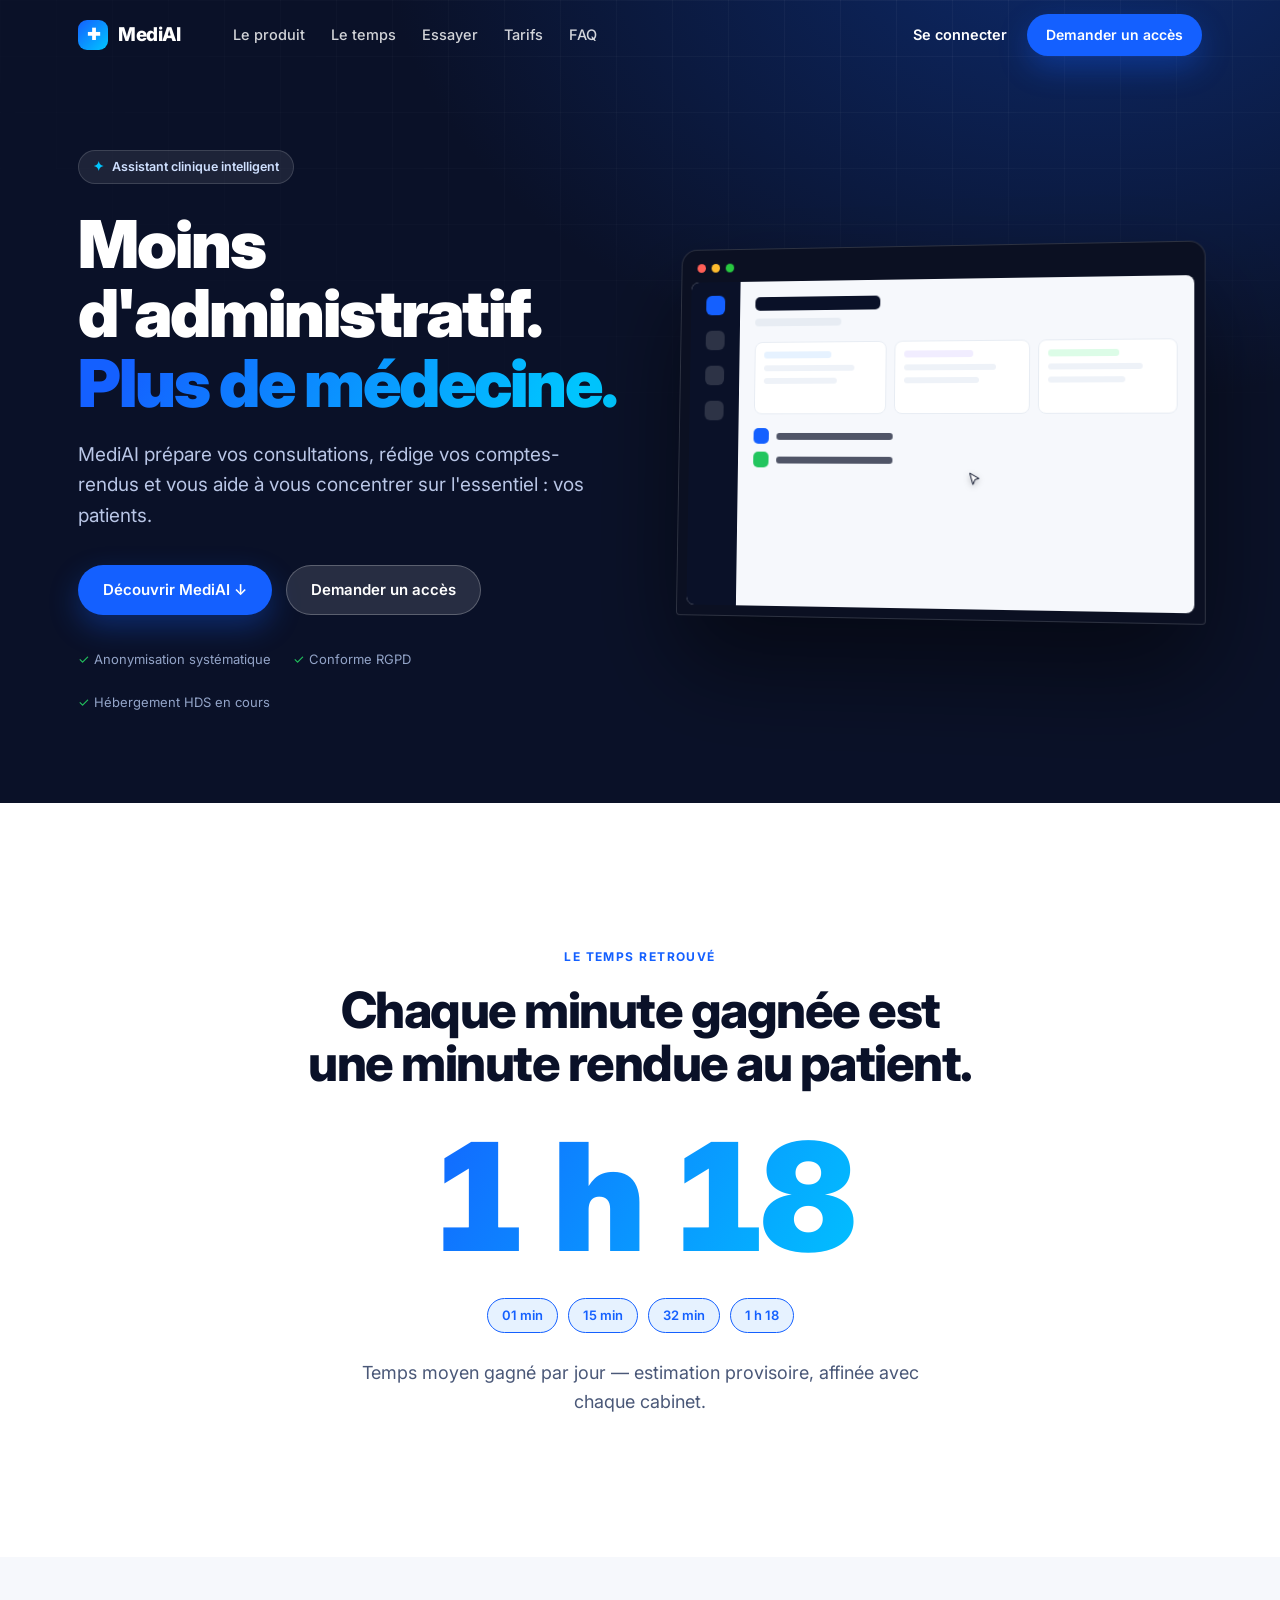
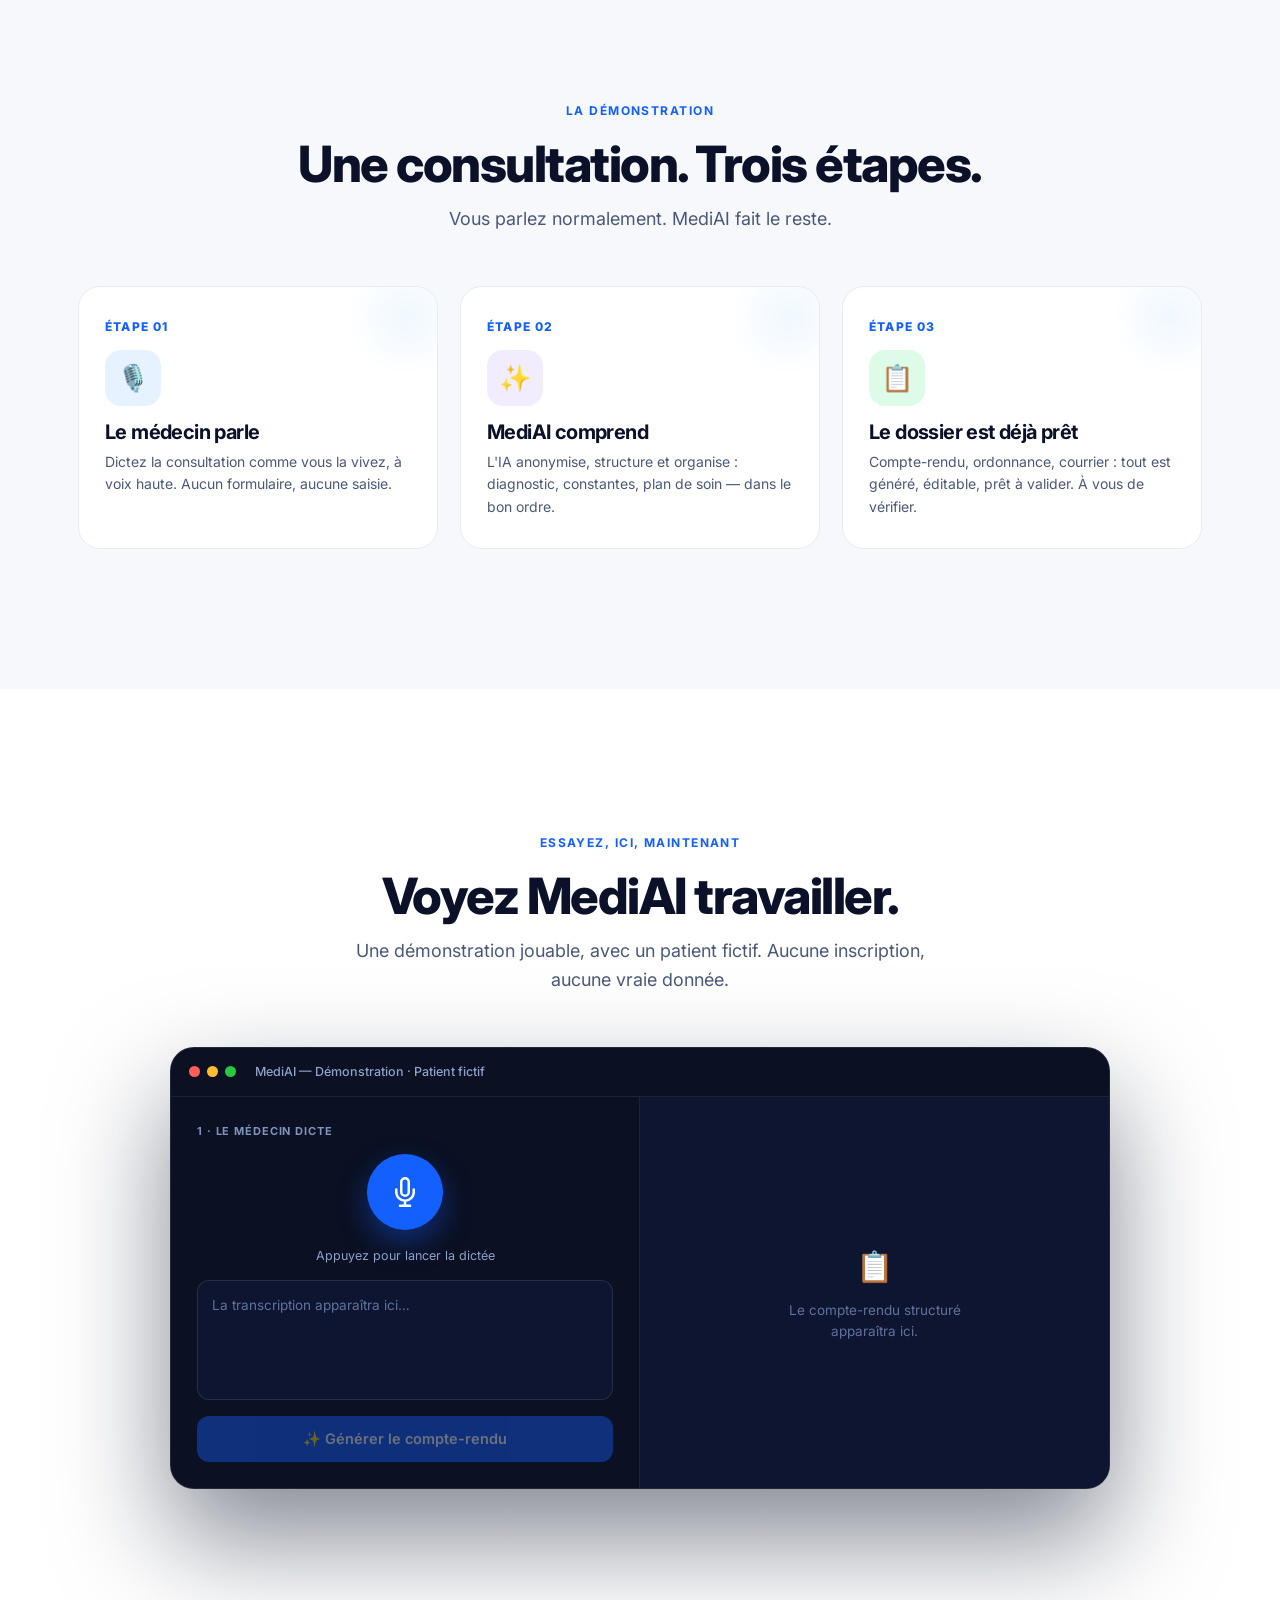
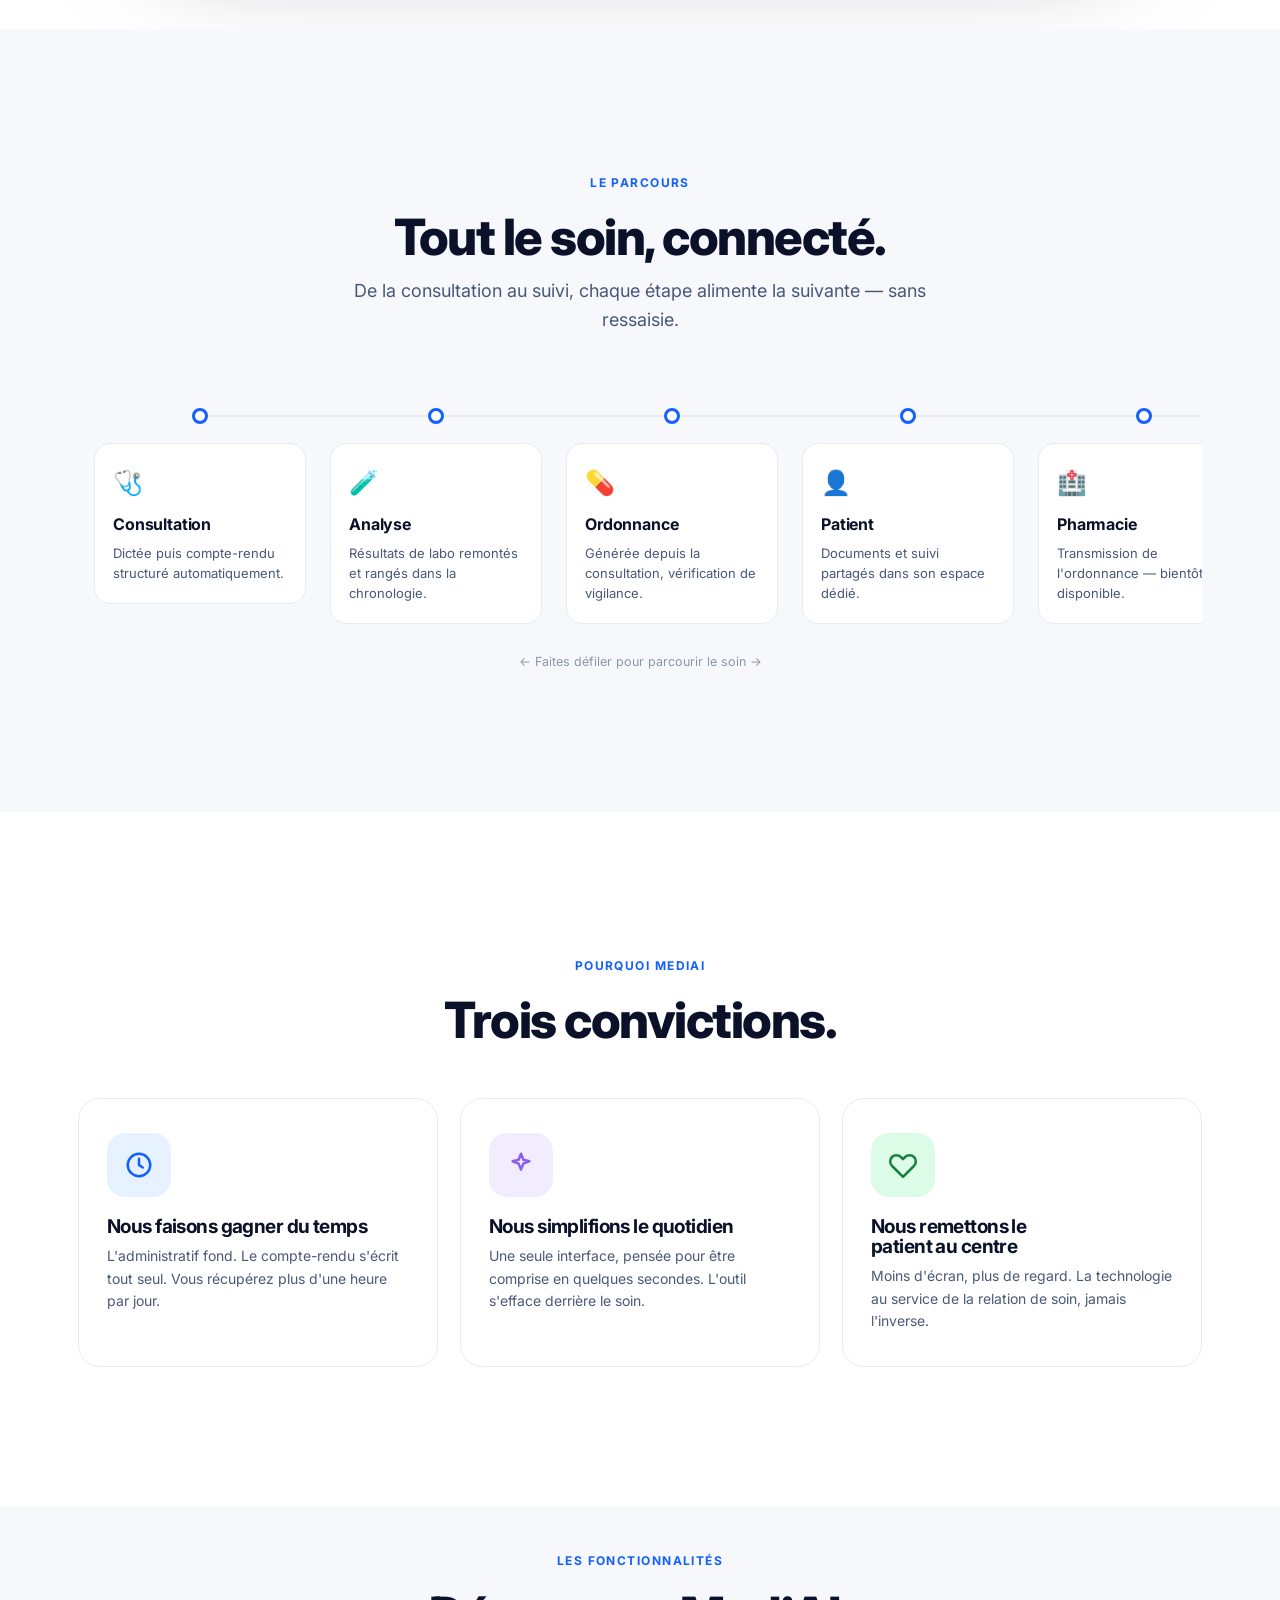
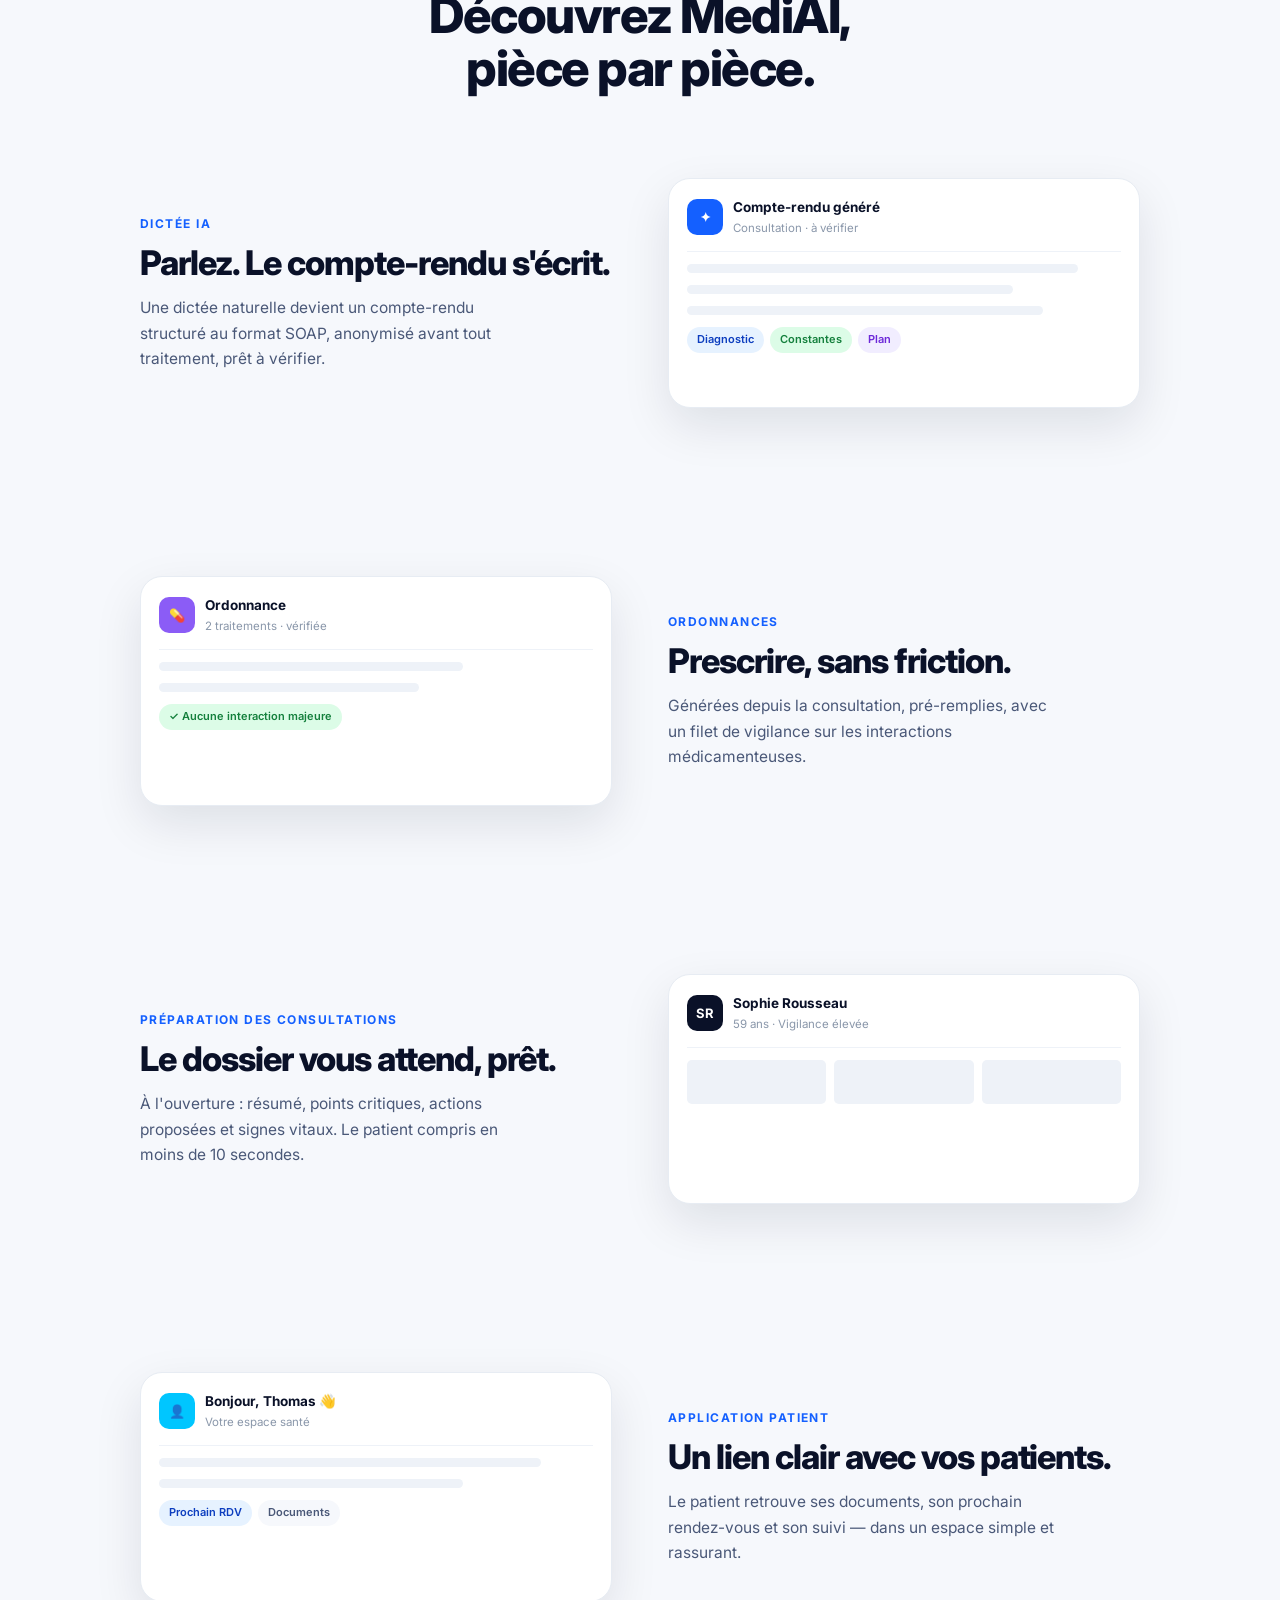
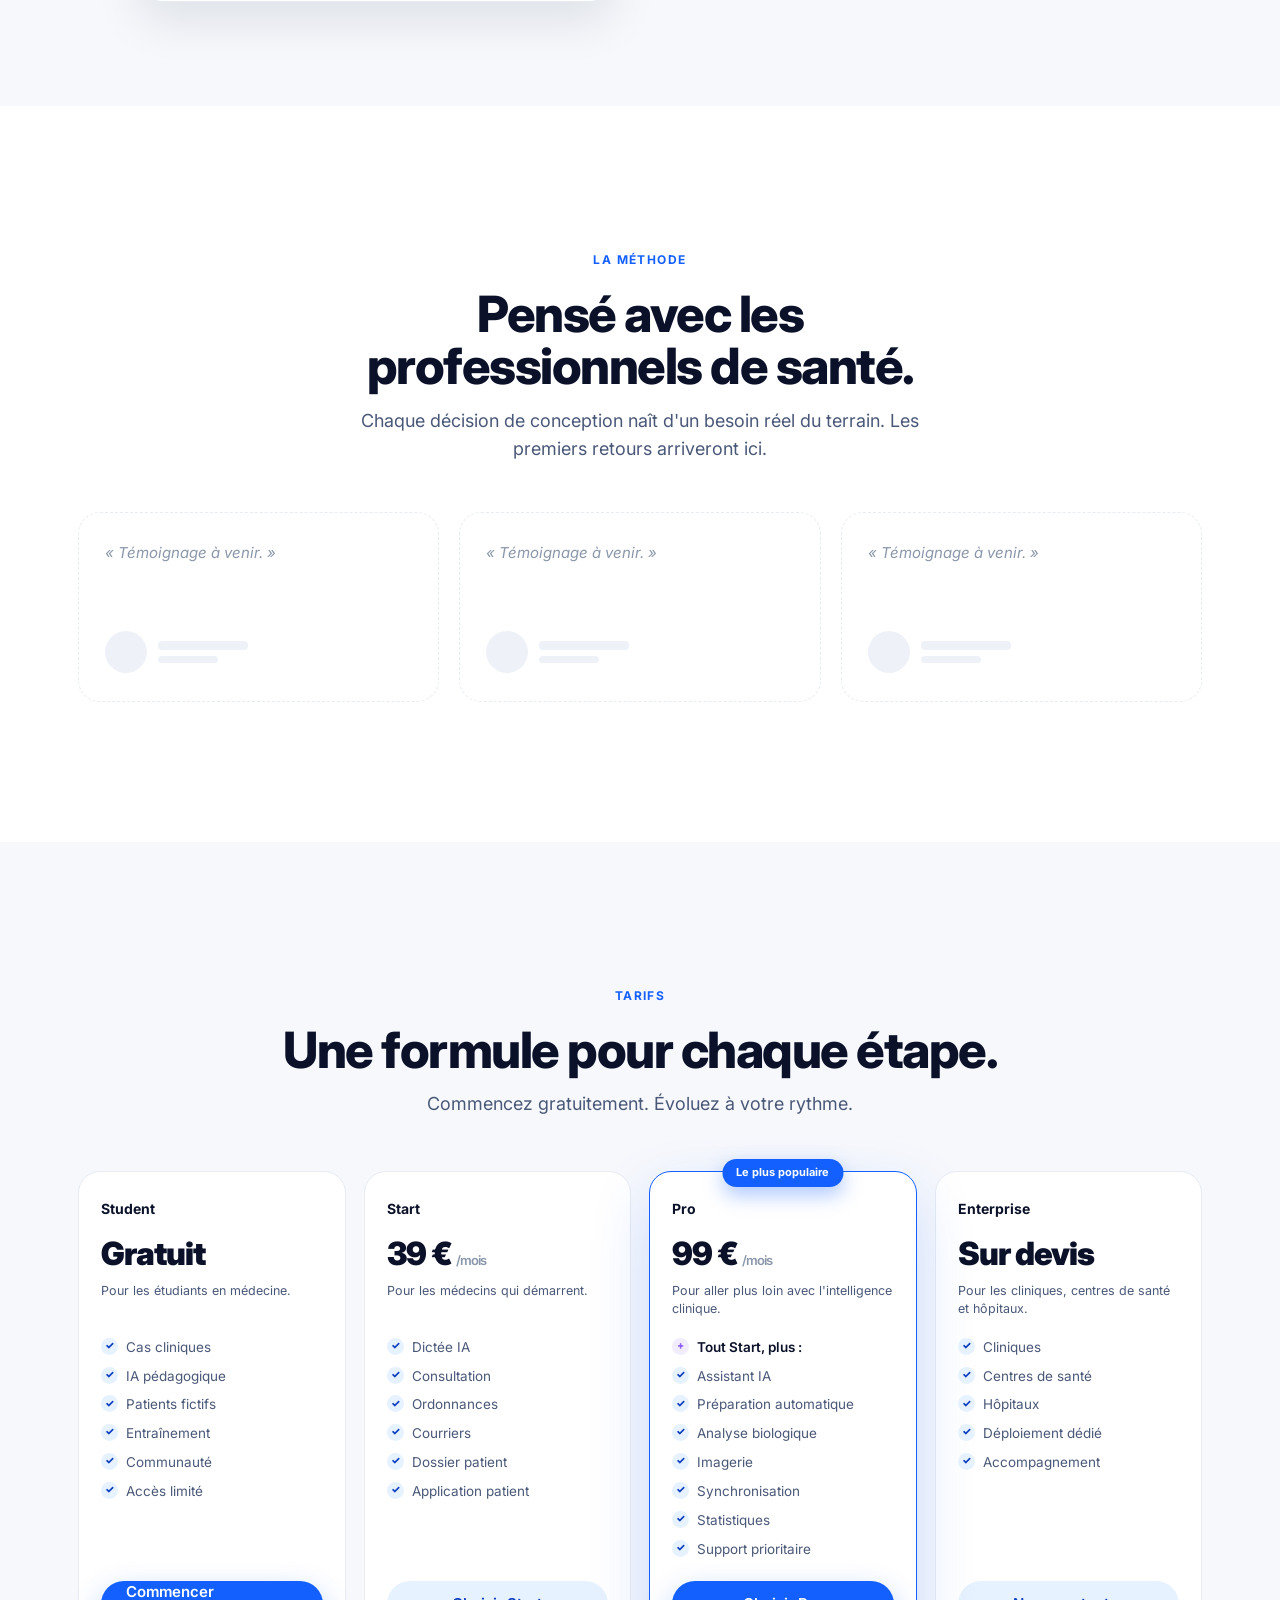
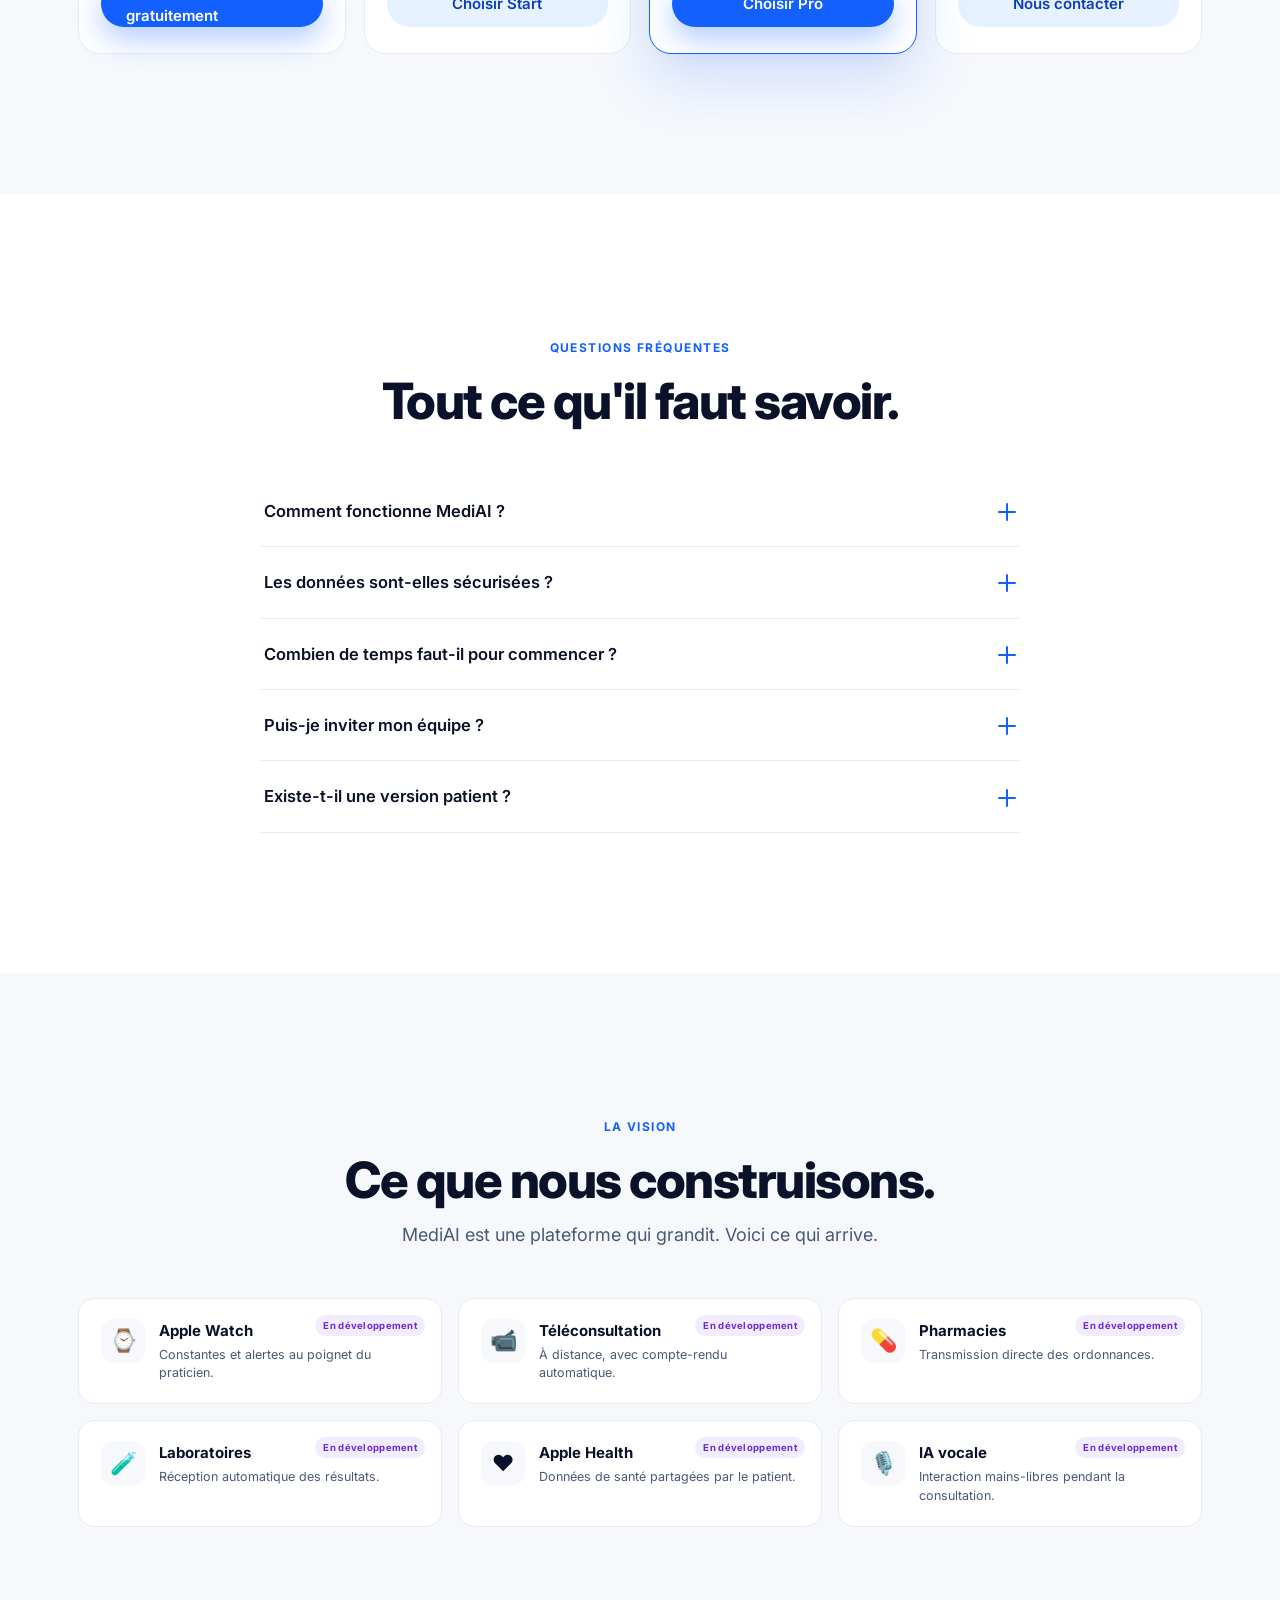
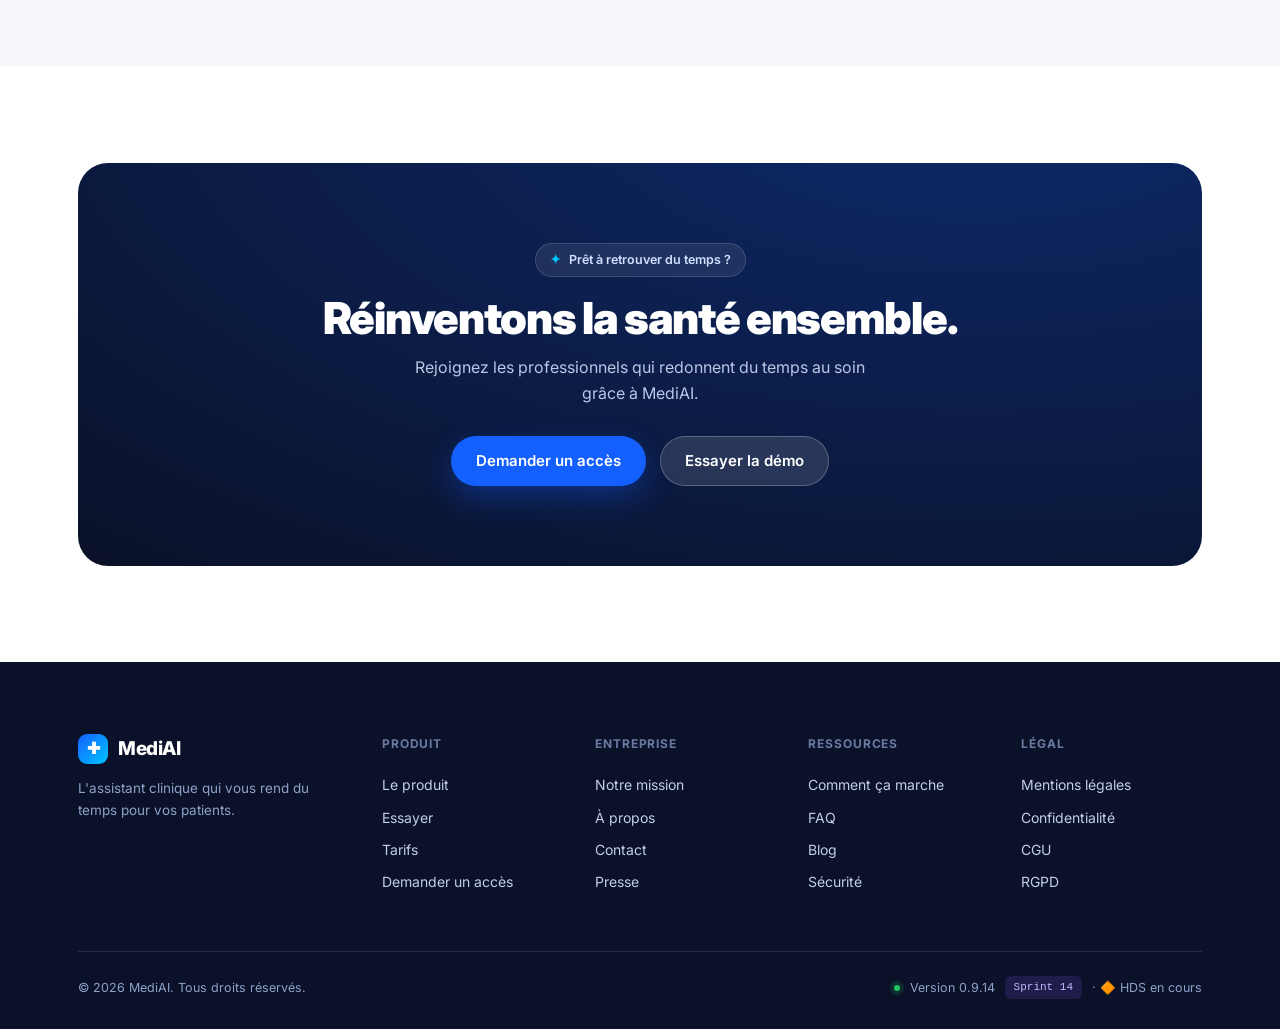
==== index.html @ 304c2a09 "Sprint 16 · Vague 0 — Design System v2 (source unique de tokens) Fondation « qui doit durer 10 ans »" ====
<!DOCTYPE html>
<html lang="fr">
<head>
<meta charset="UTF-8">
<meta name="viewport" content="width=device-width, initial-scale=1.0">
<title>MediAI — Moins d'administratif. Plus de médecine.</title>
<meta name="description" content="MediAI est l'assistant clinique qui prépare vos consultations, rédige vos comptes-rendus et vous aide à vous concentrer sur vos patients.">
<meta name="theme-color" content="#0A1128">
<link rel="icon" href="assets/logo.png">
<!-- Open Graph / SEO -->
<meta property="og:type" content="website">
<meta property="og:site_name" content="MediAI">
<meta property="og:title" content="MediAI — Moins d'administratif. Plus de médecine.">
<meta property="og:description" content="L'assistant clinique qui prépare vos consultations, rédige vos comptes-rendus et vous rend du temps pour vos patients.">
<meta property="og:image" content="assets/logo.png">
<meta property="og:locale" content="fr_FR">
<meta name="twitter:card" content="summary_large_image">
<meta name="twitter:title" content="MediAI — Moins d'administratif. Plus de médecine.">
<meta name="twitter:description" content="L'assistant clinique qui vous rend du temps pour vos patients.">
<link rel="preconnect" href="https://fonts.googleapis.com">
<link rel="preconnect" href="https://fonts.gstatic.com" crossorigin>
<link href="https://fonts.googleapis.com/css2?family=Inter:wght@400;500;600;700;800;900&display=swap" rel="stylesheet">
<link rel="stylesheet" href="/tokens.css">
<style>
  :root{
    --navy:#0A1128; --navy-2:#0d1836; --blue:#1460FF; --blue-light:#00C6FF; --blue-tint:#E6F2FF;
    --violet:#8B5CF6; --violet-tint:#F1EDFF; --violet-deep:#6D28D9; --green:#22C55E; --green-tint:#DCFCE7; --green-deep:#15803D; --amber:#F59E0B; --pink:#EC4899; --red:#EF4444;
    --paper:#FFFFFF; --paper-2:#F6F8FC; --line:#E7ECF3; --line-2:#EEF2F8;
    --ink:#0A1128; --ink-soft:#4A5878; --ink-faint:#8A97AA; --accent-deep:#0D3EBF;
    --grad-text:linear-gradient(120deg,#1460FF 10%,#00C6FF 90%);
    --shadow-sm:0 4px 16px rgba(10,17,40,.06);
    --shadow-md:0 18px 48px rgba(10,17,40,.10);
    --shadow-lg:0 40px 90px rgba(10,17,40,.18);
    --r-sm:10px; --r-md:16px; --r-lg:22px; --r-xl:30px;
    --ease:cubic-bezier(.22,.61,.36,1);
    --sans:'Inter',-apple-system,BlinkMacSystemFont,'Segoe UI',sans-serif;
  }
  *{margin:0;padding:0;box-sizing:border-box}
  html{scroll-behavior:smooth}
  body{font-family:var(--sans);color:var(--ink);background:var(--paper);line-height:1.6;-webkit-font-smoothing:antialiased;overflow-x:hidden}
  a{text-decoration:none;color:inherit}
  img{max-width:100%;display:block}
  ::selection{background:var(--blue-tint);color:var(--accent-deep)}
  .wrap{max-width:1180px;margin:0 auto;padding:0 28px}

  /* ── Typographie éditoriale ── */
  .eyebrow{font-size:12px;font-weight:700;letter-spacing:.12em;text-transform:uppercase;color:var(--blue)}
  h1,h2,h3{letter-spacing:-.03em;line-height:1.05;text-wrap:balance}
  .h-sec{font-size:clamp(30px,4.4vw,50px);font-weight:800}
  .sub-sec{font-size:clamp(15px,1.6vw,18px);color:var(--ink-soft);max-width:600px;line-height:1.6;font-weight:400}
  .center{text-align:center;max-width:720px;margin:0 auto}
  .grad{background:var(--grad-text);-webkit-background-clip:text;background-clip:text;-webkit-text-fill-color:transparent}

  /* ── Boutons ── */
  .btn{display:inline-flex;align-items:center;gap:8px;height:50px;padding:0 24px;border-radius:999px;font-family:inherit;font-size:15px;font-weight:600;cursor:pointer;border:1px solid transparent;transition:transform .25s var(--ease),box-shadow .25s var(--ease),background .25s,border-color .25s,color .25s}
  .btn-primary{background:var(--blue);color:#fff;box-shadow:0 12px 30px rgba(20,96,255,.32)}
  .btn-primary:hover{transform:translateY(-2px);box-shadow:0 18px 44px rgba(20,96,255,.42);background:#2b72ff}
  .btn-dark{background:var(--navy);color:#fff}
  .btn-dark:hover{transform:translateY(-2px);background:#141e38}
  .btn-ghost{background:transparent;color:var(--ink);border-color:var(--line)}
  .btn-ghost:hover{border-color:var(--blue);color:var(--blue);transform:translateY(-2px)}
  .btn-light{background:rgba(255,255,255,.12);color:#fff;border-color:rgba(255,255,255,.24)}
  .btn-light:hover{background:rgba(255,255,255,.2);transform:translateY(-2px)}

  /* ── Header ── */
  header{position:fixed;top:0;left:0;right:0;z-index:100;transition:background .4s,box-shadow .4s,border-color .4s;border-bottom:1px solid transparent}
  header.scrolled{background:rgba(255,255,255,.82);backdrop-filter:saturate(180%) blur(16px);border-bottom-color:var(--line-2)}
  .nav{display:flex;align-items:center;gap:14px;height:70px}
  .brand{display:flex;align-items:center;gap:10px;font-weight:800;font-size:19px;letter-spacing:-.02em;color:#fff;transition:color .4s}
  header.scrolled .brand{color:var(--ink)}
  .brand .mk{width:30px;height:30px;border-radius:9px;background:linear-gradient(135deg,var(--blue),var(--blue-light));display:grid;place-items:center;font-size:16px;color:#fff}
  .nav-links{display:flex;gap:26px;margin-left:38px}
  .nav-links a{font-size:14.5px;font-weight:500;color:rgba(255,255,255,.82);transition:color .3s}
  header.scrolled .nav-links a{color:var(--ink-soft)}
  .nav-links a:hover{color:var(--blue)}
  .nav-right{margin-left:auto;display:flex;align-items:center;gap:12px}
  .nav-login{font-size:14.5px;font-weight:600;color:#fff;padding:9px 8px;transition:color .3s;cursor:pointer}
  header.scrolled .nav-login{color:var(--ink)}
  .nav-login:hover{color:var(--blue)}
  .nav-cta{height:42px;padding:0 18px;font-size:14px}
  .nav-toggle{display:none;margin-left:auto;flex-direction:column;gap:5px;background:none;border:none;cursor:pointer;padding:6px}
  .nav-toggle span{width:22px;height:2px;background:#fff;border-radius:2px;transition:background .4s}
  header.scrolled .nav-toggle span{background:var(--ink)}
  .mobile-menu{display:none;position:fixed;top:70px;left:0;right:0;z-index:99;background:#fff;border-bottom:1px solid var(--line);flex-direction:column;padding:18px 28px 24px;gap:6px;transform:translateY(-12px);opacity:0;pointer-events:none;transition:opacity .3s,transform .3s}
  .mobile-menu.open{opacity:1;transform:none;pointer-events:auto}
  .mobile-menu a{padding:11px 0;font-size:15px;font-weight:500;color:var(--ink);border-bottom:1px solid var(--line-2)}

  /* ── Reveal ── */
  .reveal{opacity:0;transform:translateY(22px);transition:opacity .8s var(--ease),transform .8s var(--ease)}
  .reveal.in{opacity:1;transform:none}
  .reveal[data-d="1"]{transition-delay:.08s}.reveal[data-d="2"]{transition-delay:.16s}.reveal[data-d="3"]{transition-delay:.24s}.reveal[data-d="4"]{transition-delay:.32s}

  section{position:relative}
  .sec{padding:clamp(80px,11vw,140px) 0}
  .sec-sm{padding:clamp(56px,8vw,96px) 0}
  .bg-paper{background:var(--paper-2)}
  .bg-navy{background:var(--navy);color:#fff}

  /* ══ ① HERO ══ */
  .hero{position:relative;padding:150px 0 90px;background:radial-gradient(120% 130% at 85% -10%,#0d2a6b 0%,var(--navy) 46%);color:#fff;overflow:hidden}
  .hero::after{content:"";position:absolute;inset:0;background-image:linear-gradient(rgba(255,255,255,.04) 1px,transparent 1px),linear-gradient(90deg,rgba(255,255,255,.04) 1px,transparent 1px);background-size:56px 56px;-webkit-mask-image:radial-gradient(120% 90% at 70% 0,#000,transparent 70%);mask-image:radial-gradient(120% 90% at 70% 0,#000,transparent 70%);pointer-events:none}
  .hero-grid{position:relative;z-index:2;display:grid;grid-template-columns:1.02fr 1fr;gap:48px;align-items:center}
  .hero-pill{display:inline-flex;align-items:center;gap:8px;font-size:12.5px;font-weight:600;color:#cfe0ff;background:rgba(255,255,255,.08);border:1px solid rgba(255,255,255,.14);padding:6px 14px;border-radius:999px;margin-bottom:26px}
  .hero-pill .s{color:var(--blue-light)}
  .hero h1{font-size:clamp(38px,5.4vw,66px);font-weight:900;margin-bottom:22px}
  .hero .lead{font-size:clamp(16px,1.7vw,19px);color:#b9c6e6;line-height:1.6;max-width:520px;margin-bottom:34px;font-weight:400}
  .hero-cta{display:flex;gap:14px;flex-wrap:wrap}
  .hero-trust{display:flex;gap:22px;flex-wrap:wrap;margin-top:34px;font-size:13px;color:#93a4c8}
  .hero-trust .c{color:var(--green)}

  /* MacBook animé */
  .device{position:relative;perspective:1600px}
  .mac{transform:rotateY(-9deg) rotateX(3deg);transform-style:preserve-3d;animation:macFloat 7s ease-in-out infinite}
  @keyframes macFloat{0%,100%{transform:rotateY(-9deg) rotateX(3deg) translateY(0)}50%{transform:rotateY(-7deg) rotateX(2deg) translateY(-12px)}}
  .mac-screen{background:#0b1022;border:1px solid rgba(255,255,255,.14);border-radius:16px 16px 4px 4px;padding:10px;box-shadow:0 50px 100px rgba(0,0,0,.5);position:relative}
  .mac-bar{display:flex;gap:6px;padding:4px 6px 10px}
  .mac-bar i{width:9px;height:9px;border-radius:50%;background:#ff5f57}.mac-bar i:nth-child(2){background:#febc2e}.mac-bar i:nth-child(3){background:#28c840}
  .mac-app{background:#f6f8fc;border-radius:8px;overflow:hidden;height:330px;display:grid;grid-template-columns:52px 1fr}
  .mac-side{background:var(--navy);padding:14px 0;display:flex;flex-direction:column;align-items:center;gap:16px}
  .mac-side span{width:20px;height:20px;border-radius:6px;background:rgba(255,255,255,.14)}
  .mac-side span:first-child{background:var(--blue)}
  .mac-main{padding:16px 16px 0;overflow:hidden}
  .mac-name{height:14px;width:130px;border-radius:5px;background:var(--navy);opacity:0;animation:matIn .6s .4s var(--ease) forwards}
  .mac-sub{height:8px;width:90px;border-radius:4px;background:var(--line);margin-top:8px;opacity:0;animation:matIn .6s .6s var(--ease) forwards}
  .mac-cards{display:grid;grid-template-columns:1fr 1fr 1fr;gap:8px;margin-top:16px}
  .mac-card{background:#fff;border:1px solid var(--line);border-radius:8px;height:74px;padding:9px;opacity:0;transform:translateY(8px)}
  .mac-card:nth-child(1){animation:matUp .55s 1s var(--ease) forwards}
  .mac-card:nth-child(2){animation:matUp .55s 1.18s var(--ease) forwards}
  .mac-card:nth-child(3){animation:matUp .55s 1.36s var(--ease) forwards}
  .mac-card b{display:block;height:7px;width:60%;border-radius:3px;background:var(--blue-tint)}
  .mac-card b.v{background:var(--violet-tint)}.mac-card b.g{background:var(--green-tint)}
  .mac-card i{display:block;height:6px;width:80%;border-radius:3px;background:var(--line-2);margin-top:7px}
  .mac-card i:nth-child(3){width:65%}
  .mac-tl{margin-top:14px;display:flex;flex-direction:column;gap:8px}
  .mac-row{display:flex;align-items:center;gap:8px;opacity:0}
  .mac-row:nth-child(1){animation:matIn .5s 1.7s var(--ease) forwards}
  .mac-row:nth-child(2){animation:matIn .5s 1.9s var(--ease) forwards}
  .mac-dot{width:16px;height:16px;border-radius:5px;background:var(--blue);flex:none}
  .mac-dot.g{background:var(--green)}
  .mac-row b{height:7px;width:120px;border-radius:3px;background:var(--navy);opacity:.7}
  .mac-cursor{position:absolute;width:16px;height:16px;z-index:5;left:56%;top:60%;pointer-events:none;filter:drop-shadow(0 2px 3px rgba(0,0,0,.25));animation:macCur 7s var(--ease) infinite}
  .mac-cursor svg{width:100%;height:100%}
  @keyframes matIn{to{opacity:1}}
  @keyframes matUp{to{opacity:1;transform:none}}
  @keyframes macCur{0%{left:80%;top:78%}22%{left:24%;top:30%}40%{left:24%;top:30%}60%{left:70%;top:56%}100%{left:80%;top:78%}}

  /* ══ ② LE TEMPS RETROUVÉ ══ */
  .time-num{font-size:clamp(66px,13vw,150px);font-weight:900;letter-spacing:-.05em;line-height:.9;background:var(--grad-text);-webkit-background-clip:text;background-clip:text;-webkit-text-fill-color:transparent;font-variant-numeric:tabular-nums}
  .time-steps{display:flex;justify-content:center;gap:10px;flex-wrap:wrap;margin-top:34px}
  .time-chip{font-size:13px;font-weight:600;color:var(--ink-faint);padding:6px 14px;border:1px solid var(--line);border-radius:999px;transition:all .5s var(--ease)}
  .time-chip.on{color:var(--blue);border-color:var(--blue);background:var(--blue-tint)}

  /* ══ ③ TROIS ÉTAPES ══ */
  .steps{display:grid;grid-template-columns:repeat(3,1fr);gap:22px;margin-top:52px}
  .step{background:var(--paper);border:1px solid var(--line);border-radius:var(--r-lg);padding:30px 26px;position:relative;overflow:hidden;transition:transform .3s var(--ease),box-shadow .3s var(--ease)}
  .step:hover{transform:translateY(-4px);box-shadow:var(--shadow-md)}
  .step-n{font-size:12px;font-weight:800;letter-spacing:.1em;color:var(--blue)}
  .step-ic{width:56px;height:56px;border-radius:16px;display:grid;place-items:center;font-size:26px;background:var(--blue-tint);margin:14px 0 16px}
  .step h3{font-size:20px;margin-bottom:8px}
  .step p{font-size:14px;color:var(--ink-soft);line-height:1.6}
  .step .pulse{position:absolute;right:-30px;top:-30px;width:120px;height:120px;border-radius:50%;background:radial-gradient(var(--blue-tint),transparent 70%);opacity:.6}

  /* ══ ④ TIMELINE INTERACTIVE ══ */
  .tl-wrap{margin-top:56px}
  .tl-track{display:flex;gap:0;overflow-x:auto;padding:8px 4px 22px;scroll-snap-type:x mandatory;-ms-overflow-style:none;scrollbar-width:none}
  .tl-track::-webkit-scrollbar{display:none}
  .tl-node{flex:0 0 236px;scroll-snap-align:center;position:relative;padding-top:44px}
  .tl-node::before{content:"";position:absolute;top:16px;left:0;right:0;height:2px;background:var(--line)}
  .tl-node:first-child::before{left:50%}.tl-node:last-child::before{right:50%}
  .tl-bead{position:absolute;top:9px;left:50%;transform:translateX(-50%);width:16px;height:16px;border-radius:50%;background:#fff;border:3px solid var(--blue);z-index:2;transition:transform .3s}
  .tl-card{margin:0 12px;background:#fff;border:1px solid var(--line);border-radius:var(--r-md);padding:20px 18px;transition:transform .3s var(--ease),box-shadow .3s var(--ease),border-color .3s}
  .tl-card:hover{transform:translateY(-4px);box-shadow:var(--shadow-md);border-color:transparent}
  .tl-card:hover ~ .tl-bead,.tl-node:hover .tl-bead{transform:translateX(-50%) scale(1.25)}
  .tl-ic{font-size:24px}
  .tl-card h4{font-size:16px;margin:10px 0 5px;letter-spacing:-.01em}
  .tl-card p{font-size:13px;color:var(--ink-soft);line-height:1.55}
  .tl-hint{text-align:center;font-size:12.5px;color:var(--ink-faint);margin-top:6px}

  /* ══ ⑤ POURQUOI + ⑩ FUTUR : cartes ══ */
  .why-grid{display:grid;grid-template-columns:repeat(3,1fr);gap:22px;margin-top:52px}
  .why{background:var(--paper);border:1px solid var(--line);border-radius:var(--r-lg);padding:34px 28px;transition:transform .3s var(--ease),box-shadow .3s var(--ease)}
  .why:hover{transform:translateY(-5px);box-shadow:var(--shadow-md)}
  .why-ill{width:64px;height:64px;border-radius:18px;display:grid;place-items:center;margin-bottom:20px}
  .why h3{font-size:19px;margin-bottom:8px}
  .why p{font-size:14px;color:var(--ink-soft);line-height:1.6}

  /* ══ ⑥ FEATURES PROGRESSIVES ══ */
  .feat{display:grid;grid-template-columns:1fr 1fr;gap:56px;align-items:center;margin:0 auto;max-width:1000px;padding:clamp(48px,7vw,84px) 0}
  .feat.rev{direction:rtl}.feat.rev>*{direction:ltr}
  .feat-txt .eyebrow{margin-bottom:12px;display:block}
  .feat-txt h3{font-size:clamp(24px,3vw,34px);font-weight:800;margin-bottom:14px}
  .feat-txt p{font-size:15.5px;color:var(--ink-soft);line-height:1.65;max-width:400px}
  .feat-mock{background:#fff;border:1px solid var(--line);border-radius:var(--r-lg);box-shadow:var(--shadow-md);padding:18px;min-height:230px}
  .fm-head{display:flex;align-items:center;gap:10px;padding-bottom:14px;border-bottom:1px solid var(--line-2)}
  .fm-av{width:36px;height:36px;border-radius:10px;background:var(--blue);color:#fff;display:grid;place-items:center;font-size:13px;font-weight:700}
  .fm-t{font-size:13.5px;font-weight:700}.fm-s{font-size:11.5px;color:var(--ink-faint)}
  .fm-line{height:9px;border-radius:5px;background:var(--line-2);margin-top:12px}
  .fm-pill{display:inline-block;font-size:11px;font-weight:600;padding:4px 10px;border-radius:999px;margin:12px 6px 0 0}

  /* ══ ⑦ TÉMOIGNAGES ══ */
  .tst-grid{display:grid;grid-template-columns:repeat(3,1fr);gap:20px;margin-top:48px}
  .tst{background:var(--paper);border:1px dashed var(--line);border-radius:var(--r-lg);padding:28px 26px;min-height:190px;display:flex;flex-direction:column}
  .tst-q{font-size:15px;color:var(--ink-faint);font-style:italic;line-height:1.6;flex:1}
  .tst-who{display:flex;align-items:center;gap:11px;margin-top:20px}
  .tst-av{width:42px;height:42px;border-radius:50%;background:var(--line-2)}
  .tst-nm{height:9px;width:90px;border-radius:4px;background:var(--line-2)}
  .tst-rl{height:7px;width:60px;border-radius:4px;background:var(--line-2);margin-top:6px}
  .tst-badge{font-size:10.5px;font-weight:700;color:var(--ink-faint);letter-spacing:.04em;text-transform:uppercase}

  /* ══ ⑭ ESSAYER MEDIAI (WOW) ══ */
  .try-panel{max-width:940px;margin:52px auto 0;background:#0b1022;border:1px solid rgba(255,255,255,.1);border-radius:24px;box-shadow:0 50px 110px rgba(10,17,40,.5);overflow:hidden}
  .try-bar{display:flex;align-items:center;gap:7px;padding:14px 18px;border-bottom:1px solid rgba(255,255,255,.08)}
  .try-bar i{width:11px;height:11px;border-radius:50%;background:#ff5f57}.try-bar i:nth-child(2){background:#febc2e}.try-bar i:nth-child(3){background:#28c840}
  .try-bar span{margin-left:12px;font-size:12.5px;color:#8ea2c9;font-weight:500}
  .try-body{display:grid;grid-template-columns:1fr 1fr;gap:0}
  .try-left{padding:26px;border-right:1px solid rgba(255,255,255,.08)}
  .try-right{padding:26px;background:#0e1530;min-height:340px}
  .try-lead{font-size:11px;font-weight:700;letter-spacing:.08em;text-transform:uppercase;color:#7f93bd;margin-bottom:14px}
  .try-mic{width:76px;height:76px;border-radius:50%;border:none;cursor:pointer;background:var(--blue);color:#fff;display:grid;place-items:center;margin:8px auto 16px;box-shadow:0 12px 30px rgba(20,96,255,.4);transition:transform .2s}
  .try-mic:hover{transform:scale(1.05)}
  .try-mic.rec{animation:tryPulse 1.2s infinite}
  @keyframes tryPulse{0%,100%{box-shadow:0 0 0 0 rgba(20,96,255,.5)}50%{box-shadow:0 0 0 16px rgba(20,96,255,0)}}
  .try-mic svg{width:30px;height:30px}
  .try-hint{text-align:center;font-size:12.5px;color:#8ea2c9;margin-bottom:14px}
  .try-tr{background:#0e1530;border:1px solid rgba(255,255,255,.1);border-radius:12px;padding:14px;min-height:120px;font-size:13.5px;color:#dfe8fb;line-height:1.6;white-space:pre-wrap}
  .try-tr .cur{display:inline-block;width:2px;height:15px;background:var(--blue-light);vertical-align:-2px;animation:blink 1s steps(1) infinite}
  @keyframes blink{50%{opacity:0}}
  .try-gen{width:100%;height:46px;margin-top:16px;border:none;border-radius:12px;background:var(--blue);color:#fff;font-family:inherit;font-size:14.5px;font-weight:600;cursor:pointer;transition:background .2s,opacity .2s}
  .try-gen:hover{background:#2b72ff}.try-gen:disabled{opacity:.4;cursor:default}
  .try-empty{color:#5f739c;font-size:13.5px;line-height:1.6;display:flex;flex-direction:column;align-items:center;justify-content:center;height:100%;text-align:center;gap:10px}
  .try-cr{color:#dfe8fb}
  .try-cr .cr-badge{display:inline-flex;align-items:center;gap:6px;font-size:10.5px;font-weight:700;color:#c9b8ff;background:rgba(139,92,246,.18);padding:3px 9px;border-radius:999px;margin-bottom:14px}
  .try-field{opacity:0;transform:translateY(6px);animation:crIn .5s var(--ease) forwards}
  .try-field .k{font-size:10px;font-weight:700;letter-spacing:.05em;text-transform:uppercase;color:#7f93bd;margin-bottom:3px}
  .try-field .v{font-size:13.5px;color:#eef3fe;line-height:1.55;margin-bottom:14px}
  .try-note{font-size:11px;color:#5f739c;margin-top:6px}
  @keyframes crIn{to{opacity:1;transform:none}}

  /* ══ ⑧ TARIFS ══ */
  .pgrid{display:grid;grid-template-columns:repeat(4,1fr);gap:18px;margin-top:52px;align-items:stretch}
  .pcard{display:flex;flex-direction:column;background:#fff;border:1px solid var(--line);border-radius:var(--r-lg);padding:26px 22px;transition:transform .35s var(--ease),box-shadow .35s var(--ease),border-color .35s}
  .pcard:hover{transform:translateY(-8px);box-shadow:var(--shadow-lg)}
  .pcard-pop{border:1.5px solid var(--blue);box-shadow:0 24px 60px rgba(20,96,255,.18);position:relative;transform:scale(1.045)}
  .pcard-pop:hover{transform:scale(1.045) translateY(-8px)}
  .pbadge{position:absolute;top:-13px;left:50%;transform:translateX(-50%);background:var(--blue);color:#fff;font-size:11px;font-weight:700;padding:5px 14px;border-radius:999px;white-space:nowrap;box-shadow:0 8px 20px rgba(20,96,255,.35)}
  .pname{font-size:14px;font-weight:700;color:var(--navy)}
  .pprice{font-size:32px;font-weight:900;letter-spacing:-.03em;color:var(--navy);margin:8px 0 2px;display:flex;align-items:baseline;gap:4px}
  .pprice .per{font-size:13px;font-weight:600;color:var(--ink-faint)}
  .ptag{font-size:12.5px;color:var(--ink-soft);line-height:1.5;margin-bottom:18px;min-height:38px}
  .pfeat{list-style:none;display:flex;flex-direction:column;gap:10px;margin:0 0 22px;flex:1}
  .pfeat li{font-size:13.5px;color:var(--ink-soft);padding-left:25px;position:relative;line-height:1.4}
  .pfeat li::before{content:"✓";position:absolute;left:0;top:0;width:17px;height:17px;border-radius:50%;background:var(--blue-tint);color:var(--accent-deep);font-size:10.5px;font-weight:800;display:flex;align-items:center;justify-content:center}
  .pfeat li.plus{font-weight:600;color:var(--navy)}
  .pfeat li.plus::before{content:"+";background:var(--violet-tint);color:var(--violet)}
  .pcard .btn{width:100%;justify-content:center;margin-top:auto;height:46px}
  .pbtn-soft{background:var(--blue-tint);color:var(--accent-deep)}
  .pbtn-soft:hover{background:#D6E6FF;transform:translateY(-2px)}

  /* ══ ⑨ FAQ ══ */
  .faq{max-width:760px;margin:48px auto 0}
  .faq-item{border-bottom:1px solid var(--line);cursor:pointer}
  .faq-q{display:flex;align-items:center;justify-content:space-between;gap:16px;padding:22px 4px;font-size:16.5px;font-weight:600;color:var(--ink)}
  .faq-plus{position:relative;width:18px;height:18px;flex:none}
  .faq-plus::before,.faq-plus::after{content:"";position:absolute;top:50%;left:0;width:100%;height:2px;background:var(--blue);border-radius:2px;transition:transform .35s var(--ease)}
  .faq-plus::after{transform:rotate(90deg)}
  .faq-item.open .faq-plus::after{transform:rotate(0)}
  .faq-a{max-height:0;overflow:hidden;transition:max-height .4s var(--ease)}
  .faq-a p{padding:0 4px 22px;font-size:15px;color:var(--ink-soft);line-height:1.65}

  /* ══ ⑩ FUTUR ══ */
  .fut-grid{display:grid;grid-template-columns:repeat(3,1fr);gap:16px;margin-top:48px}
  .fut{display:flex;align-items:flex-start;gap:14px;background:var(--paper);border:1px solid var(--line);border-radius:var(--r-md);padding:20px 22px;position:relative;transition:transform .3s var(--ease),box-shadow .3s var(--ease)}
  .fut:hover{transform:translateY(-3px);box-shadow:var(--shadow-sm)}
  .fut-ic{width:44px;height:44px;border-radius:12px;display:grid;place-items:center;font-size:22px;background:var(--paper-2);flex:none}
  .fut h4{font-size:15px;margin-bottom:3px}
  .fut p{font-size:12.5px;color:var(--ink-soft);line-height:1.5}
  .fut-badge{position:absolute;top:16px;right:16px;font-size:9.5px;font-weight:700;letter-spacing:.03em;padding:3px 8px;border-radius:999px;background:var(--violet-tint);color:var(--violet-deep)}

  /* ══ CTA final ══ */
  .cta-box{background:radial-gradient(120% 160% at 80% -20%,#0d2a6b,var(--navy));border-radius:var(--r-xl);padding:clamp(48px,7vw,80px);text-align:center;color:#fff;position:relative;overflow:hidden}
  .cta-box h2{font-size:clamp(28px,4vw,44px);font-weight:900;margin-bottom:14px}
  .cta-box p{color:#b9c6e6;max-width:480px;margin:0 auto 30px}

  /* ══ ⑪ FOOTER ══ */
  footer{background:var(--navy);color:#fff;padding:72px 0 30px}
  .foot-top{display:grid;grid-template-columns:1.5fr 1fr 1fr 1fr 1fr;gap:32px}
  .foot-brand .brand{color:#fff;margin-bottom:14px}
  .foot-brand p{font-size:13.5px;color:#8ea2c9;max-width:240px;line-height:1.6}
  .foot-col h4{font-size:12px;font-weight:700;letter-spacing:.08em;text-transform:uppercase;color:#6b7ba0;margin-bottom:16px}
  .foot-col a{display:block;font-size:14px;color:#c3cfe6;padding:5px 0;transition:color .25s}
  .foot-col a:hover{color:#fff}
  .foot-bottom{display:flex;align-items:center;justify-content:space-between;gap:16px;flex-wrap:wrap;margin-top:52px;padding-top:24px;border-top:1px solid rgba(255,255,255,.1);font-size:12.5px;color:#8ea2c9}
  .foot-ver{display:flex;align-items:center;gap:10px}
  .foot-tag{font-family:ui-monospace,SFMono-Regular,Menlo,monospace;font-size:11px;color:#c9b8ff;background:rgba(139,92,246,.16);padding:3px 9px;border-radius:6px}
  .foot-dot{width:6px;height:6px;border-radius:50%;background:var(--green);box-shadow:0 0 0 4px rgba(34,197,94,.15)}

  /* ── Sélecteur de connexion ── */
  .login-choice{position:fixed;inset:0;z-index:2000;display:none;align-items:center;justify-content:center;padding:24px}
  .login-choice.open{display:flex}
  .lc-backdrop{position:absolute;inset:0;background:rgba(10,17,40,.55);backdrop-filter:blur(4px)}
  .lc-panel{position:relative;background:var(--paper);border-radius:var(--r-lg);max-width:580px;width:100%;padding:38px 36px 34px;box-shadow:var(--shadow-lg);animation:lcIn .22s var(--ease)}
  @keyframes lcIn{from{opacity:0;transform:translateY(14px) scale(.985)}to{opacity:1;transform:none}}
  .lc-x{position:absolute;top:15px;right:17px;background:none;border:none;font-size:27px;line-height:1;color:var(--ink-faint);cursor:pointer;padding:4px}
  .lc-x:hover{color:var(--ink)}
  .lc-eyebrow{font-size:12px;font-weight:700;letter-spacing:.1em;text-transform:uppercase;color:var(--blue)}
  .lc-title{font-size:24px;font-weight:800;letter-spacing:-.02em;margin:6px 0 4px;color:var(--navy)}
  .lc-sub{font-size:14.5px;color:var(--ink-soft);margin-bottom:24px}
  .lc-grid{display:grid;grid-template-columns:1fr 1fr;gap:14px}
  .lc-card{display:flex;flex-direction:column;align-items:flex-start;gap:5px;padding:22px 20px;border:1.5px solid var(--line);border-radius:var(--r-md);background:var(--paper);transition:border-color .18s var(--ease),transform .12s var(--ease),box-shadow .18s var(--ease)}
  .lc-card:hover{border-color:var(--blue);transform:translateY(-3px);box-shadow:0 16px 36px rgba(20,96,255,.16)}
  .lc-ic{width:48px;height:48px;border-radius:13px;display:flex;align-items:center;justify-content:center;font-size:24px;background:var(--blue-tint);margin-bottom:8px}
  .lc-h{font-size:16px;font-weight:700;color:var(--navy)}
  .lc-d{font-size:12.5px;color:var(--ink-soft);line-height:1.5}
  .lc-go{font-size:13px;font-weight:700;color:var(--blue);margin-top:9px}

  /* ── Responsive ── */
  @media(max-width:980px){
    .nav-links{display:none}.nav-toggle{display:flex}.nav-right .nav-login,.nav-right .nav-cta{display:none}.nav-toggle{order:2}
    .mobile-menu{display:flex}
    .hero-grid{grid-template-columns:1fr;gap:44px}.device{max-width:520px;margin:0 auto}
    .steps,.why-grid,.tst-grid,.fut-grid{grid-template-columns:1fr}
    .pgrid{grid-template-columns:repeat(2,1fr)}.pcard-pop{transform:none}.pcard-pop:hover{transform:translateY(-8px)}
    .feat{grid-template-columns:1fr;gap:28px}.feat.rev{direction:ltr}
    .foot-top{grid-template-columns:1fr 1fr}
    .try-body{grid-template-columns:1fr}.try-left{border-right:none;border-bottom:1px solid rgba(255,255,255,.08)}
  }
  @media(max-width:560px){
    .pgrid{grid-template-columns:1fr}.foot-top{grid-template-columns:1fr}
    .hero{padding:120px 0 70px}
  }
  @media(prefers-reduced-motion:reduce){
    *{animation:none!important}
    .reveal{opacity:1;transform:none;transition:none}
    .mac{transform:rotateY(-8deg) rotateX(2deg)}
  }
</style>
</head>
<body>
<script>if(/[?&](checkout|session_id)=/.test(location.search)){location.replace("/app"+location.search+location.hash);}</script>

<!-- ══ HEADER ══ -->
<header id="hdr">
  <div class="wrap nav">
    <a href="#top" class="brand"><span class="mk">✚</span> MediAI</a>
    <nav class="nav-links">
      <a href="#comment">Le produit</a>
      <a href="#temps">Le temps</a>
      <a href="#essayer">Essayer</a>
      <a href="#pricing">Tarifs</a>
      <a href="#faq">FAQ</a>
    </nav>
    <div class="nav-right">
      <a class="nav-login" data-login-choice>Se connecter</a>
      <a href="/app?mode=signup" class="btn btn-primary nav-cta">Demander un accès</a>
      <button class="nav-toggle" id="navToggle" aria-label="Menu"><span></span><span></span><span></span></button>
    </div>
  </div>
</header>
<div class="mobile-menu" id="mobileMenu">
  <a href="#comment">Le produit</a><a href="#temps">Le temps</a><a href="#essayer">Essayer</a><a href="#pricing">Tarifs</a><a href="#faq">FAQ</a>
  <a data-login-choice style="color:var(--blue)">Se connecter</a>
  <a href="/app?mode=signup" class="btn btn-primary" style="margin-top:12px;justify-content:center">Demander un accès</a>
</div>

<!-- ══ ① HERO ══ -->
<section class="hero" id="top">
  <div class="wrap hero-grid">
    <div>
      <span class="hero-pill reveal"><span class="s">✦</span> Assistant clinique intelligent</span>
      <h1 class="reveal" data-d="1">Moins d'administratif.<br><span class="grad">Plus de médecine.</span></h1>
      <p class="lead reveal" data-d="2">MediAI prépare vos consultations, rédige vos comptes-rendus et vous aide à vous concentrer sur l'essentiel : vos patients.</p>
      <div class="hero-cta reveal" data-d="3">
        <a href="#comment" class="btn btn-primary">Découvrir MediAI ↓</a>
        <a href="/app?mode=signup" class="btn btn-light">Demander un accès</a>
      </div>
      <div class="hero-trust reveal" data-d="4">
        <span><span class="c">✓</span> Anonymisation systématique</span>
        <span><span class="c">✓</span> Conforme RGPD</span>
        <span><span class="c">✓</span> Hébergement HDS en cours</span>
      </div>
    </div>
    <div class="device reveal" data-d="2">
      <div class="mac">
        <div class="mac-screen">
          <div class="mac-bar"><i></i><i></i><i></i></div>
          <div class="mac-app">
            <div class="mac-side"><span></span><span></span><span></span><span></span></div>
            <div class="mac-main">
              <div class="mac-name"></div><div class="mac-sub"></div>
              <div class="mac-cards">
                <div class="mac-card"><b></b><i></i><i></i></div>
                <div class="mac-card"><b class="v"></b><i></i><i></i></div>
                <div class="mac-card"><b class="g"></b><i></i><i></i></div>
              </div>
              <div class="mac-tl">
                <div class="mac-row"><span class="mac-dot"></span><b></b></div>
                <div class="mac-row"><span class="mac-dot g"></span><b></b></div>
              </div>
            </div>
          </div>
          <div class="mac-cursor"><svg viewBox="0 0 24 24" fill="#fff" stroke="#0A1128" stroke-width="1.5"><path d="M5 3l14 8-6 1.5L10 20 5 3z"/></svg></div>
        </div>
      </div>
    </div>
  </div>
</section>

<!-- ══ ② LE TEMPS RETROUVÉ ══ -->
<section class="sec" id="temps">
  <div class="wrap center">
    <span class="eyebrow reveal">Le temps retrouvé</span>
    <h2 class="h-sec reveal" data-d="1" style="margin-top:16px">Chaque minute gagnée est<br>une minute rendue au patient.</h2>
    <div class="time-num reveal" data-d="2" style="margin-top:40px"><span id="timeCount">0 min</span></div>
    <div class="time-steps reveal" data-d="2">
      <span class="time-chip" data-t="1">01 min</span>
      <span class="time-chip" data-t="15">15 min</span>
      <span class="time-chip" data-t="32">32 min</span>
      <span class="time-chip" data-t="78">1 h 18</span>
    </div>
    <p class="sub-sec reveal" data-d="3" style="margin:26px auto 0">Temps moyen gagné par jour — estimation provisoire, affinée avec chaque cabinet.</p>
  </div>
</section>

<!-- ══ ③ TROIS ÉTAPES ══ -->
<section class="sec bg-paper" id="comment">
  <div class="wrap">
    <div class="center">
      <span class="eyebrow reveal">La démonstration</span>
      <h2 class="h-sec reveal" data-d="1" style="margin-top:16px">Une consultation. Trois étapes.</h2>
      <p class="sub-sec reveal" data-d="2" style="margin:14px auto 0">Vous parlez normalement. MediAI fait le reste.</p>
    </div>
    <div class="steps">
      <div class="step reveal" data-d="1"><div class="pulse"></div><div class="step-n">ÉTAPE 01</div><div class="step-ic">🎙️</div><h3>Le médecin parle</h3><p>Dictez la consultation comme vous la vivez, à voix haute. Aucun formulaire, aucune saisie.</p></div>
      <div class="step reveal" data-d="2"><div class="pulse"></div><div class="step-n">ÉTAPE 02</div><div class="step-ic" style="background:var(--violet-tint)">✨</div><h3>MediAI comprend</h3><p>L'IA anonymise, structure et organise : diagnostic, constantes, plan de soin — dans le bon ordre.</p></div>
      <div class="step reveal" data-d="3"><div class="pulse"></div><div class="step-n">ÉTAPE 03</div><div class="step-ic" style="background:var(--green-tint)">📋</div><h3>Le dossier est déjà prêt</h3><p>Compte-rendu, ordonnance, courrier : tout est généré, éditable, prêt à valider. À vous de vérifier.</p></div>
    </div>
  </div>
</section>

<!-- ══ ⑭ ESSAYER MEDIAI (WOW) ══ -->
<section class="sec" id="essayer">
  <div class="wrap center">
    <span class="eyebrow reveal">Essayez, ici, maintenant</span>
    <h2 class="h-sec reveal" data-d="1" style="margin-top:16px">Voyez MediAI travailler.</h2>
    <p class="sub-sec reveal" data-d="2" style="margin:14px auto 0">Une démonstration jouable, avec un patient fictif. Aucune inscription, aucune vraie donnée.</p>
  </div>
  <div class="try-panel reveal" data-d="2">
    <div class="try-bar"><i></i><i></i><i></i><span>MediAI — Démonstration · Patient fictif</span></div>
    <div class="try-body">
      <div class="try-left">
        <div class="try-lead">1 · Le médecin dicte</div>
        <button class="try-mic" id="tryMic" aria-label="Lancer la dictée">
          <svg viewBox="0 0 24 24" fill="none" stroke="currentColor" stroke-width="2" stroke-linecap="round" stroke-linejoin="round"><path d="M12 1a3 3 0 0 0-3 3v8a3 3 0 0 0 6 0V4a3 3 0 0 0-3-3z"/><path d="M19 10v2a7 7 0 0 1-14 0v-2M12 19v4M8 23h8"/></svg>
        </button>
        <div class="try-hint" id="tryHint">Appuyez pour lancer la dictée</div>
        <div class="try-tr" id="tryTr"><span style="color:#5f739c">La transcription apparaîtra ici…</span></div>
        <button class="try-gen" id="tryGen" disabled>✨ Générer le compte-rendu</button>
      </div>
      <div class="try-right" id="tryRight">
        <div class="try-empty" id="tryEmpty"><div style="font-size:30px">📋</div>Le compte-rendu structuré<br>apparaîtra ici.</div>
      </div>
    </div>
  </div>
</section>

<!-- ══ ④ TIMELINE INTERACTIVE ══ -->
<section class="sec bg-paper">
  <div class="wrap">
    <div class="center">
      <span class="eyebrow reveal">Le parcours</span>
      <h2 class="h-sec reveal" data-d="1" style="margin-top:16px">Tout le soin, connecté.</h2>
      <p class="sub-sec reveal" data-d="2" style="margin:14px auto 0">De la consultation au suivi, chaque étape alimente la suivante — sans ressaisie.</p>
    </div>
    <div class="tl-wrap reveal" data-d="1">
      <div class="tl-track">
        <div class="tl-node"><span class="tl-bead"></span><div class="tl-card"><div class="tl-ic">🩺</div><h4>Consultation</h4><p>Dictée puis compte-rendu structuré automatiquement.</p></div></div>
        <div class="tl-node"><span class="tl-bead"></span><div class="tl-card"><div class="tl-ic">🧪</div><h4>Analyse</h4><p>Résultats de labo remontés et rangés dans la chronologie.</p></div></div>
        <div class="tl-node"><span class="tl-bead"></span><div class="tl-card"><div class="tl-ic">💊</div><h4>Ordonnance</h4><p>Générée depuis la consultation, vérification de vigilance.</p></div></div>
        <div class="tl-node"><span class="tl-bead"></span><div class="tl-card"><div class="tl-ic">👤</div><h4>Patient</h4><p>Documents et suivi partagés dans son espace dédié.</p></div></div>
        <div class="tl-node"><span class="tl-bead"></span><div class="tl-card"><div class="tl-ic">🏥</div><h4>Pharmacie</h4><p>Transmission de l'ordonnance — bientôt disponible.</p></div></div>
        <div class="tl-node"><span class="tl-bead"></span><div class="tl-card"><div class="tl-ic">🔔</div><h4>Suivi</h4><p>Rappels intelligents : résultats à revoir, renouvellements.</p></div></div>
      </div>
      <div class="tl-hint">← Faites défiler pour parcourir le soin →</div>
    </div>
  </div>
</section>

<!-- ══ ⑤ POURQUOI MEDIAI ══ -->
<section class="sec">
  <div class="wrap">
    <div class="center">
      <span class="eyebrow reveal">Pourquoi MediAI</span>
      <h2 class="h-sec reveal" data-d="1" style="margin-top:16px">Trois convictions.</h2>
    </div>
    <div class="why-grid">
      <div class="why reveal" data-d="1"><div class="why-ill" style="background:var(--blue-tint)"><svg width="30" height="30" viewBox="0 0 24 24" fill="none" stroke="#1460FF" stroke-width="2" stroke-linecap="round"><circle cx="12" cy="12" r="9"/><path d="M12 7v5l3 2"/></svg></div><h3>Nous faisons gagner du temps</h3><p>L'administratif fond. Le compte-rendu s'écrit tout seul. Vous récupérez plus d'une heure par jour.</p></div>
      <div class="why reveal" data-d="2"><div class="why-ill" style="background:var(--violet-tint)"><svg width="30" height="30" viewBox="0 0 24 24" fill="none" stroke="#8B5CF6" stroke-width="2" stroke-linecap="round" stroke-linejoin="round"><path d="M12 3l1.9 4.8L18.7 9l-4.8 1.9L12 15.7l-1.9-4.8L5.3 9l4.8-1.2L12 3z"/></svg></div><h3>Nous simplifions le quotidien</h3><p>Une seule interface, pensée pour être comprise en quelques secondes. L'outil s'efface derrière le soin.</p></div>
      <div class="why reveal" data-d="3"><div class="why-ill" style="background:var(--green-tint)"><svg width="30" height="30" viewBox="0 0 24 24" fill="none" stroke="#15803D" stroke-width="2" stroke-linecap="round" stroke-linejoin="round"><path d="M20.8 5.6a5 5 0 0 0-7.1 0L12 7.3l-1.7-1.7a5 5 0 0 0-7.1 7.1l1.7 1.7L12 21.5l7.1-7.1 1.7-1.7a5 5 0 0 0 0-7.1z"/></svg></div><h3>Nous remettons le patient au centre</h3><p>Moins d'écran, plus de regard. La technologie au service de la relation de soin, jamais l'inverse.</p></div>
    </div>
  </div>
</section>

<!-- ══ ⑥ FEATURES PROGRESSIVES ══ -->
<section class="bg-paper" style="padding:40px 0 20px">
  <div class="wrap center">
    <span class="eyebrow reveal">Les fonctionnalités</span>
    <h2 class="h-sec reveal" data-d="1" style="margin-top:16px">Découvrez MediAI, pièce par pièce.</h2>
  </div>
  <div class="wrap">
    <div class="feat">
      <div class="feat-txt reveal"><span class="eyebrow">Dictée IA</span><h3>Parlez. Le compte-rendu s'écrit.</h3><p>Une dictée naturelle devient un compte-rendu structuré au format SOAP, anonymisé avant tout traitement, prêt à vérifier.</p></div>
      <div class="feat-mock reveal" data-d="1"><div class="fm-head"><div class="fm-av">✦</div><div><div class="fm-t">Compte-rendu généré</div><div class="fm-s">Consultation · à vérifier</div></div></div><div class="fm-line" style="width:90%"></div><div class="fm-line" style="width:75%"></div><div class="fm-line" style="width:82%"></div><div><span class="fm-pill" style="background:var(--blue-tint);color:var(--accent-deep)">Diagnostic</span><span class="fm-pill" style="background:var(--green-tint);color:var(--green-deep)">Constantes</span><span class="fm-pill" style="background:var(--violet-tint);color:var(--violet-deep)">Plan</span></div></div>
    </div>
    <div class="feat rev">
      <div class="feat-txt reveal"><span class="eyebrow">Ordonnances</span><h3>Prescrire, sans friction.</h3><p>Générées depuis la consultation, pré-remplies, avec un filet de vigilance sur les interactions médicamenteuses.</p></div>
      <div class="feat-mock reveal" data-d="1"><div class="fm-head"><div class="fm-av" style="background:var(--violet)">💊</div><div><div class="fm-t">Ordonnance</div><div class="fm-s">2 traitements · vérifiée</div></div></div><div class="fm-line" style="width:70%"></div><div class="fm-line" style="width:60%"></div><div><span class="fm-pill" style="background:var(--green-tint);color:var(--green-deep)">✓ Aucune interaction majeure</span></div></div>
    </div>
    <div class="feat">
      <div class="feat-txt reveal"><span class="eyebrow">Préparation des consultations</span><h3>Le dossier vous attend, prêt.</h3><p>À l'ouverture : résumé, points critiques, actions proposées et signes vitaux. Le patient compris en moins de 10 secondes.</p></div>
      <div class="feat-mock reveal" data-d="1"><div class="fm-head"><div class="fm-av" style="background:var(--navy)">SR</div><div><div class="fm-t">Sophie Rousseau</div><div class="fm-s">59 ans · Vigilance élevée</div></div></div><div style="display:grid;grid-template-columns:1fr 1fr 1fr;gap:8px;margin-top:12px"><div class="fm-line" style="height:44px;margin:0"></div><div class="fm-line" style="height:44px;margin:0"></div><div class="fm-line" style="height:44px;margin:0"></div></div></div>
    </div>
    <div class="feat rev">
      <div class="feat-txt reveal"><span class="eyebrow">Application Patient</span><h3>Un lien clair avec vos patients.</h3><p>Le patient retrouve ses documents, son prochain rendez-vous et son suivi — dans un espace simple et rassurant.</p></div>
      <div class="feat-mock reveal" data-d="1"><div class="fm-head"><div class="fm-av" style="background:var(--blue-light)">👤</div><div><div class="fm-t">Bonjour, Thomas 👋</div><div class="fm-s">Votre espace santé</div></div></div><div class="fm-line" style="width:88%"></div><div class="fm-line" style="width:70%"></div><div><span class="fm-pill" style="background:var(--blue-tint);color:var(--accent-deep)">Prochain RDV</span><span class="fm-pill" style="background:var(--paper-2);color:var(--ink-soft)">Documents</span></div></div>
    </div>
  </div>
</section>

<!-- ══ ⑦ TÉMOIGNAGES ══ -->
<section class="sec">
  <div class="wrap">
    <div class="center">
      <span class="eyebrow reveal">La méthode</span>
      <h2 class="h-sec reveal" data-d="1" style="margin-top:16px">Pensé avec les<br>professionnels de santé.</h2>
      <p class="sub-sec reveal" data-d="2" style="margin:14px auto 0">Chaque décision de conception naît d'un besoin réel du terrain. Les premiers retours arriveront ici.</p>
    </div>
    <div class="tst-grid">
      <div class="tst reveal" data-d="1"><div class="tst-q">« Témoignage à venir. »</div><div class="tst-who"><span class="tst-av"></span><div><div class="tst-nm"></div><div class="tst-rl"></div></div></div></div>
      <div class="tst reveal" data-d="2"><div class="tst-q">« Témoignage à venir. »</div><div class="tst-who"><span class="tst-av"></span><div><div class="tst-nm"></div><div class="tst-rl"></div></div></div></div>
      <div class="tst reveal" data-d="3"><div class="tst-q">« Témoignage à venir. »</div><div class="tst-who"><span class="tst-av"></span><div><div class="tst-nm"></div><div class="tst-rl"></div></div></div></div>
    </div>
  </div>
</section>

<!-- ══ ⑧ TARIFS ══ -->
<section class="sec bg-paper" id="pricing">
  <div class="wrap">
    <div class="center">
      <span class="eyebrow reveal">Tarifs</span>
      <h2 class="h-sec reveal" data-d="1" style="margin-top:16px">Une formule pour chaque étape.</h2>
      <p class="sub-sec reveal" data-d="2" style="margin:14px auto 0">Commencez gratuitement. Évoluez à votre rythme.</p>
    </div>
    <div class="pgrid">
      <div class="pcard reveal">
        <div class="pname">Student</div><div class="pprice">Gratuit</div><div class="ptag">Pour les étudiants en médecine.</div>
        <ul class="pfeat"><li>Cas cliniques</li><li>IA pédagogique</li><li>Patients fictifs</li><li>Entraînement</li><li>Communauté</li><li>Accès limité</li></ul>
        <a href="/app?mode=signup" class="btn btn-primary">Commencer gratuitement</a>
      </div>
      <div class="pcard reveal" data-d="1">
        <div class="pname">Start</div><div class="pprice">39 €<span class="per">/mois</span></div><div class="ptag">Pour les médecins qui démarrent.</div>
        <ul class="pfeat"><li>Dictée IA</li><li>Consultation</li><li>Ordonnances</li><li>Courriers</li><li>Dossier patient</li><li>Application patient</li></ul>
        <a href="/app?mode=signup" class="btn pbtn-soft">Choisir Start</a>
      </div>
      <div class="pcard pcard-pop reveal" data-d="2">
        <span class="pbadge">Le plus populaire</span>
        <div class="pname">Pro</div><div class="pprice">99 €<span class="per">/mois</span></div><div class="ptag">Pour aller plus loin avec l'intelligence clinique.</div>
        <ul class="pfeat"><li class="plus">Tout Start, plus :</li><li>Assistant IA</li><li>Préparation automatique</li><li>Analyse biologique</li><li>Imagerie</li><li>Synchronisation</li><li>Statistiques</li><li>Support prioritaire</li></ul>
        <a href="/app?mode=signup" class="btn btn-primary">Choisir Pro</a>
      </div>
      <div class="pcard reveal" data-d="3">
        <div class="pname">Enterprise</div><div class="pprice">Sur devis</div><div class="ptag">Pour les cliniques, centres de santé et hôpitaux.</div>
        <ul class="pfeat"><li>Cliniques</li><li>Centres de santé</li><li>Hôpitaux</li><li>Déploiement dédié</li><li>Accompagnement</li></ul>
        <a href="#footer" class="btn pbtn-soft">Nous contacter</a>
      </div>
    </div>
  </div>
</section>

<!-- ══ ⑨ FAQ ══ -->
<section class="sec">
  <div class="wrap">
    <div class="center">
      <span class="eyebrow reveal">Questions fréquentes</span>
      <h2 class="h-sec reveal" data-d="1" style="margin-top:16px">Tout ce qu'il faut savoir.</h2>
    </div>
    <div class="faq reveal" data-d="1">
      <div class="faq-item"><div class="faq-q">Comment fonctionne MediAI ?<span class="faq-plus"></span></div><div class="faq-a"><p>Vous dictez votre consultation à voix haute. MediAI anonymise le texte, le structure automatiquement (compte-rendu, ordonnance, courrier) puis vous le présente prêt à vérifier et valider. L'IA assiste, ne décide jamais.</p></div></div>
      <div class="faq-item"><div class="faq-q">Les données sont-elles sécurisées ?<span class="faq-plus"></span></div><div class="faq-a"><p>Toute donnée patient est anonymisée avant tout traitement par l'IA, puis ré-identifiée localement. MediAI est conforme RGPD ; l'hébergement de santé agréé (HDS) est en cours — aucune vraie donnée patient n'est utilisée tant que l'infrastructure n'est pas conforme.</p></div></div>
      <div class="faq-item"><div class="faq-q">Combien de temps faut-il pour commencer ?<span class="faq-plus"></span></div><div class="faq-a"><p>Quelques minutes. Aucune installation : MediAI fonctionne dans votre navigateur. Vous créez votre compte, sélectionnez votre spécialité, et vous pouvez dicter votre première consultation immédiatement.</p></div></div>
      <div class="faq-item"><div class="faq-q">Puis-je inviter mon équipe ?<span class="faq-plus"></span></div><div class="faq-a"><p>La collaboration d'équipe et les déploiements pour cliniques, centres de santé et hôpitaux sont prévus dans la formule Enterprise. Contactez-nous pour préparer votre déploiement.</p></div></div>
      <div class="faq-item"><div class="faq-q">Existe-t-il une version patient ?<span class="faq-plus"></span></div><div class="faq-a"><p>Oui. Chaque patient dispose d'un espace dédié où il retrouve ses documents, ses rendez-vous et son suivi. Le médecin active cet accès en un clic depuis le dossier.</p></div></div>
    </div>
  </div>
</section>

<!-- ══ ⑩ LE FUTUR ══ -->
<section class="sec bg-paper">
  <div class="wrap">
    <div class="center">
      <span class="eyebrow reveal">La vision</span>
      <h2 class="h-sec reveal" data-d="1" style="margin-top:16px">Ce que nous construisons.</h2>
      <p class="sub-sec reveal" data-d="2" style="margin:14px auto 0">MediAI est une plateforme qui grandit. Voici ce qui arrive.</p>
    </div>
    <div class="fut-grid">
      <div class="fut reveal" data-d="1"><div class="fut-ic">⌚</div><div><h4>Apple Watch</h4><p>Constantes et alertes au poignet du praticien.</p></div><span class="fut-badge">En développement</span></div>
      <div class="fut reveal" data-d="1"><div class="fut-ic">📹</div><div><h4>Téléconsultation</h4><p>À distance, avec compte-rendu automatique.</p></div><span class="fut-badge">En développement</span></div>
      <div class="fut reveal" data-d="2"><div class="fut-ic">💊</div><div><h4>Pharmacies</h4><p>Transmission directe des ordonnances.</p></div><span class="fut-badge">En développement</span></div>
      <div class="fut reveal" data-d="2"><div class="fut-ic">🧪</div><div><h4>Laboratoires</h4><p>Réception automatique des résultats.</p></div><span class="fut-badge">En développement</span></div>
      <div class="fut reveal" data-d="3"><div class="fut-ic">❤️</div><div><h4>Apple Health</h4><p>Données de santé partagées par le patient.</p></div><span class="fut-badge">En développement</span></div>
      <div class="fut reveal" data-d="3"><div class="fut-ic">🎙️</div><div><h4>IA vocale</h4><p>Interaction mains-libres pendant la consultation.</p></div><span class="fut-badge">En développement</span></div>
    </div>
  </div>
</section>

<!-- ══ CTA ══ -->
<section class="sec-sm">
  <div class="wrap">
    <div class="cta-box reveal">
      <span class="hero-pill" style="margin-bottom:18px"><span class="s">✦</span> Prêt à retrouver du temps ?</span>
      <h2>Réinventons la santé ensemble.</h2>
      <p>Rejoignez les professionnels qui redonnent du temps au soin grâce à MediAI.</p>
      <div style="display:flex;gap:14px;justify-content:center;flex-wrap:wrap">
        <a href="/app?mode=signup" class="btn btn-primary">Demander un accès</a>
        <a href="#essayer" class="btn btn-light">Essayer la démo</a>
      </div>
    </div>
  </div>
</section>

<!-- ══ ⑪ FOOTER ══ -->
<footer id="footer">
  <div class="wrap">
    <div class="foot-top">
      <div class="foot-brand">
        <a href="#top" class="brand"><span class="mk">✚</span> MediAI</a>
        <p>L'assistant clinique qui vous rend du temps pour vos patients.</p>
      </div>
      <div class="foot-col"><h4>Produit</h4><a href="#comment">Le produit</a><a href="#essayer">Essayer</a><a href="#pricing">Tarifs</a><a href="/app?mode=signup">Demander un accès</a></div>
      <div class="foot-col"><h4>Entreprise</h4><a href="#temps">Notre mission</a><a href="#footer">À propos</a><a href="#footer">Contact</a><a href="#footer">Presse</a></div>
      <div class="foot-col"><h4>Ressources</h4><a href="#comment">Comment ça marche</a><a href="#faq">FAQ</a><a href="#footer">Blog</a><a href="#footer">Sécurité</a></div>
      <div class="foot-col"><h4>Légal</h4><a href="#footer">Mentions légales</a><a href="#footer">Confidentialité</a><a href="#footer">CGU</a><a href="#footer">RGPD</a></div>
    </div>
    <div class="foot-bottom">
      <span>© 2026 MediAI. Tous droits réservés.</span>
      <div class="foot-ver"><span class="foot-dot"></span> <span>Version 0.9.14</span> <span class="foot-tag">Sprint 14</span> <span>· 🔶 HDS en cours</span></div>
    </div>
  </div>
</footer>

<!-- ══ Sélecteur de connexion ── -->
<div class="login-choice" id="loginChoice" aria-hidden="true">
  <div class="lc-backdrop" data-close></div>
  <div class="lc-panel" role="dialog" aria-modal="true" aria-label="Choisir votre espace">
    <button class="lc-x" data-close aria-label="Fermer">&times;</button>
    <div class="lc-eyebrow">Connexion</div>
    <h3 class="lc-title">Bienvenue sur MediAI</h3>
    <p class="lc-sub">Sélectionnez votre espace pour continuer.</p>
    <div class="lc-grid">
      <a href="/app?mode=login" class="lc-card"><span class="lc-ic">🩺</span><span class="lc-h">Professionnel de santé</span><span class="lc-d">Accédez à votre cabinet, vos patients et vos outils IA.</span><span class="lc-go">Se connecter →</span></a>
      <a href="/patient" class="lc-card"><span class="lc-ic">👤</span><span class="lc-h">Patient</span><span class="lc-d">Consultez vos documents et suivez votre parcours de soin.</span><span class="lc-go">Accéder à mon espace →</span></a>
    </div>
  </div>
</div>

<script>
  // Header scroll
  const hdr = document.getElementById('hdr');
  const onScroll = () => hdr.classList.toggle('scrolled', window.scrollY > 40);
  onScroll(); window.addEventListener('scroll', onScroll, { passive:true });

  // Nav mobile
  const tgl = document.getElementById('navToggle'), mm = document.getElementById('mobileMenu');
  tgl.addEventListener('click', () => mm.classList.toggle('open'));
  mm.querySelectorAll('a').forEach(a => a.addEventListener('click', () => mm.classList.remove('open')));

  // Sélecteur de connexion médecin / patient
  const lc = document.getElementById('loginChoice');
  const openLoginChoice = (e) => { if (e) e.preventDefault(); mm.classList.remove('open'); lc.classList.add('open'); document.body.style.overflow = 'hidden'; };
  const closeLoginChoice = () => { lc.classList.remove('open'); document.body.style.overflow = ''; };
  document.querySelectorAll('[data-login-choice]').forEach(a => a.addEventListener('click', openLoginChoice));
  lc.addEventListener('click', (e) => { if (e.target.hasAttribute('data-close')) closeLoginChoice(); });
  document.addEventListener('keydown', (e) => { if (e.key === 'Escape' && lc.classList.contains('open')) closeLoginChoice(); });

  // Reveal au scroll
  const io = new IntersectionObserver((es) => es.forEach(e => { if (e.isIntersecting) { e.target.classList.add('in'); io.unobserve(e.target); } }), { threshold:.12, rootMargin:'0px 0px -50px 0px' });
  document.querySelectorAll('.reveal').forEach(el => io.observe(el));
  // Fallback : révèle immédiatement ce qui est déjà visible au chargement
  // (évite tout FOUC si l'IntersectionObserver tarde ou si l'onglet est masqué).
  const revealInView = () => document.querySelectorAll('.reveal:not(.in)').forEach(el => { if (el.getBoundingClientRect().top < window.innerHeight - 40) { el.classList.add('in'); io.unobserve(el); } });
  requestAnimationFrame(revealInView);
  window.addEventListener('load', revealInView);

  // ② Compteur « temps retrouvé » (0 → 78 min, affiché 1 h 18)
  const fmtMin = (n) => { n = Math.round(n); return n >= 60 ? Math.floor(n/60) + ' h ' + String(n%60).padStart(2,'0') : n + ' min'; };
  const timeEl = document.getElementById('timeCount');
  const chips = [...document.querySelectorAll('.time-chip')];
  const runTime = () => {
    const t0 = performance.now(), dur = 2200, target = 78;
    const step = (t) => {
      const p = Math.min((t - t0) / dur, 1); const val = target * (1 - Math.pow(1 - p, 3));
      timeEl.textContent = fmtMin(val);
      chips.forEach(c => c.classList.toggle('on', val >= parseFloat(c.dataset.t) - 0.5));
      if (p < 1) requestAnimationFrame(step);
    };
    requestAnimationFrame(step);
  };
  const ioT = new IntersectionObserver((es) => es.forEach(e => { if (e.isIntersecting) { runTime(); ioT.unobserve(e.target); } }), { threshold:.6 });
  if (timeEl) ioT.observe(timeEl);

  // ⑨ FAQ accordéon
  document.querySelectorAll('.faq-item').forEach(item => item.addEventListener('click', () => {
    const open = item.classList.contains('open');
    document.querySelectorAll('.faq-item').forEach(i => { i.classList.remove('open'); i.querySelector('.faq-a').style.maxHeight = null; });
    if (!open) { item.classList.add('open'); const a = item.querySelector('.faq-a'); a.style.maxHeight = a.scrollHeight + 'px'; }
  }));

  // ⑫ Parallax léger sur le device du hero
  const mac = document.querySelector('.mac');
  if (mac && !matchMedia('(prefers-reduced-motion:reduce)').matches && matchMedia('(pointer:fine)').matches) {
    window.addEventListener('scroll', () => { const y = Math.min(window.scrollY, 700); mac.style.transform = `rotateY(-9deg) rotateX(3deg) translateY(${y*0.04}px)`; }, { passive:true });
  }

  // ⑭ Essayer MediAI — démonstration jouable (patient fictif, synthétique)
  const TRANSCRIPT = "Consultation de Camille Durand, 42 ans. Se plaint de céphalées depuis cinq jours, plutôt le matin. Tension à 148 sur 92, pouls 78. Pas de signe neurologique. Je retiens une céphalée de tension sur possible HTA débutante. Je prescris du paracétamol si besoin et un contrôle tensionnel. Revoir dans deux semaines.";
  const mic = document.getElementById('tryMic'), tr = document.getElementById('tryTr'), gen = document.getElementById('tryGen'), hint = document.getElementById('tryHint'), right = document.getElementById('tryRight');
  let typing = false;
  function typeTranscript() {
    if (typing) return; typing = true;
    mic.classList.add('rec'); hint.textContent = 'Dictée en cours…'; gen.disabled = true;
    right.innerHTML = '<div class="try-empty" id="tryEmpty"><div style="font-size:30px">📋</div>Le compte-rendu structuré<br>apparaîtra ici.</div>';
    tr.innerHTML = '<span class="cur"></span>'; let i = 0;
    const tick = () => {
      i += Math.max(1, Math.round(Math.random()*2));
      tr.innerHTML = escapeHtml(TRANSCRIPT.slice(0, i)) + '<span class="cur"></span>';
      if (i < TRANSCRIPT.length) { setTimeout(tick, 24); }
      else { tr.innerHTML = escapeHtml(TRANSCRIPT); mic.classList.remove('rec'); hint.textContent = 'Dictée terminée'; gen.disabled = false; typing = false; }
    };
    setTimeout(tick, 300);
  }
  function escapeHtml(s){ return String(s).replace(/&/g,'&amp;').replace(/</g,'&lt;').replace(/>/g,'&gt;'); }
  mic.addEventListener('click', typeTranscript);
  gen.addEventListener('click', () => {
    gen.disabled = true; gen.textContent = 'Génération…';
    const fields = [
      ['Motif', 'Céphalées depuis 5 jours, à prédominance matinale'],
      ['Constantes', 'Tension 148/92 mmHg · Pouls 78'],
      ['Diagnostic', 'Céphalée de tension — HTA débutante à confirmer'],
      ['Plan', 'Paracétamol si besoin · contrôle tensionnel'],
      ['Suivi', 'Revoir dans 2 semaines'],
    ];
    setTimeout(() => {
      right.innerHTML = '<div class="try-cr"><span class="cr-badge">✦ IA · à vérifier</span>' +
        fields.map((f,k) => `<div class="try-field" style="animation-delay:${k*0.12}s"><div class="k">${f[0]}</div><div class="v">${escapeHtml(f[1])}</div></div>`).join('') +
        '<div class="try-note">Démonstration — patient fictif. En réel : anonymisé avant l\'IA, ré-identifié ensuite, toujours à valider par le médecin.</div></div>';
      gen.textContent = '✓ Compte-rendu prêt';
      setTimeout(() => { gen.disabled = false; gen.textContent = '✨ Regénérer'; }, 900);
    }, 850);
  });
</script>
</body>
</html>
---- tokens.css ----
/* ============================================================================
   MediAI — Design System v2 · SOURCE UNIQUE DE VÉRITÉ (Sprint 16)
   ----------------------------------------------------------------------------
   Ce fichier est la SEULE définition des design tokens de MediAI. Les trois
   frontends (index.html, app.html, patient.html) le chargent AVANT leur propre
   <style>. Toute nouvelle page/composant doit utiliser ces variables — jamais
   de valeur « magique » en dur, jamais de :root local qui redéfinit un token.

   Valeurs alignées sur l'identité officielle (bleu #1460FF / navy #0A1128).
   Documentation : docs/04_DESIGN_SYSTEM.md.
   ========================================================================== */
:root{
  /* ── Palette primitive (couleurs brutes) ──────────────────────────────── */
  --navy:       #0A1128;   /* Bleu Nuit */
  --navy-2:     #0d1836;
  --blue:       #1460FF;   /* Bleu Principal */
  --blue-light: #00C6FF;   /* Bleu Clair */
  --blue-tint:  #E6F2FF;   /* Bleu Très Clair */
  --blue-tint-2:#D6E6FF;   /* survol des fonds bleu-tint */
  --tint-border:#C7DDFF;   /* bordure douce sur fond bleu-tint */
  --green:      #22C55E;   /* Vert Succès */
  --green-tint: #DCFCE7;
  --green-deep: #15803D;
  --violet:     #8B5CF6;   /* Violet */
  --violet-tint:#F1EDFF;
  --violet-deep:#6D28D9;
  --pink:       #EC4899;   /* Rose */
  --pink-tint:  #FCE7F3;
  --amber:      #F59E0B;   /* Orange Alerte */
  --amber-tint: #FEF3E2;
  --red:        #EF4444;   /* Erreur */
  --rose:       #EF4444;   /* alias erreur (compat) */
  --rose-tint:  #FEE2E2;
  --gray:       #64748B;   /* Gris */

  /* ── Surfaces & encre (tokens fonctionnels) ───────────────────────────── */
  --paper:      #F8FAFC;   /* Fond principal (app dense) */
  --paper-2:    #F6F8FC;   /* Fond secondaire */
  --paper-line: #E2E8F0;   /* Filet sur fond papier */
  --line:       #E2E8F0;   /* Bordure/filet standard */
  --line-2:     #EEF2F8;   /* Filet très léger */
  --card:       #FFFFFF;   /* Surface de carte */
  --bg-secondary: #F6F8FC; /* (corrige un token référencé mais jamais défini) */
  --ink:        var(--navy);
  --ink-soft:   #475569;
  --ink-faint:  var(--gray);

  /* ── Accent sémantique (accent principal = bleu) ──────────────────────── */
  --accent:      var(--blue);
  --accent-deep: #0D3EBF;   /* hover accent principal */
  --accent-tint: var(--blue-tint);
  --clinical:      var(--violet);  /* accent secondaire (clinique) */
  --clinical-tint: #F1EDFF;

  /* ── Dégradés ─────────────────────────────────────────────────────────── */
  --grad-primary:   linear-gradient(135deg, var(--navy), var(--blue-light));
  --grad-secondary: linear-gradient(135deg, var(--blue), var(--violet));
  --grad-text:      linear-gradient(120deg, #1460FF 10%, #00C6FF 90%);

  /* ── Typographie ──────────────────────────────────────────────────────── */
  --sans:  'Inter', -apple-system, BlinkMacSystemFont, 'SF Pro Display', 'SF Pro Text', 'Segoe UI', sans-serif;
  --serif: var(--sans);   /* identité 100 % sans-serif */
  --mono:  var(--sans);   /* labels en Inter (majuscules/tracking) */
  --fs-2xs: 10.5px;  --fs-xs: 12px;   --fs-sm: 13px;   --fs-base: 14px;
  --fs-md:  15.5px;  --fs-lg: 18px;   --fs-xl: 23px;   --fs-2xl: 30px;
  --fw-medium: 500;  --fw-semibold: 600;  --fw-bold: 700;

  /* ── Espacement (échelle 4px, source unique) ──────────────────────────── */
  --space-1: 4px;  --space-2: 8px;   --space-3: 12px;  --space-4: 16px;
  --space-5: 24px; --space-6: 32px;  --space-7: 48px;  --space-8: 64px;

  /* ── Rayons ───────────────────────────────────────────────────────────── */
  --r-xs: 4px; --r-sm: 8px; --r-md: 12px; --r-lg: 18px; --r-xl: 24px; --r-full: 9999px;

  /* ── Élévation ────────────────────────────────────────────────────────── */
  --shadow-xs: 0 1px 2px rgba(10,17,40,.05);
  --shadow-sm: 0 2px 8px rgba(10,17,40,.06);
  --shadow-md: 0 8px 20px rgba(10,17,40,.08);
  --shadow-lg: 0 16px 40px rgba(10,17,40,.14);

  /* ── Mouvement (discret par principe — Apple/Linear) ──────────────────── */
  --ease:     cubic-bezier(.4, 0, .2, 1);
  --ease-out: cubic-bezier(.22, .61, .36, 1);
  --dur-1: .1s;   --dur-2: .16s;  --dur-3: .24s;

  /* ── Composants canoniques ────────────────────────────────────────────── */
  --btn-h: 42px;
  --btn-radius: var(--r-md);
  --btn-transition: background .16s ease, border-color .16s ease, color .16s ease, transform .1s ease, box-shadow .16s ease;
  --input-h: var(--btn-h);
}

/* ── Accessibilité de base, partagée par tous les frontends (WCAG AA) ────── */
:focus-visible{ outline: 2px solid var(--blue); outline-offset: 2px; border-radius: 4px; }
@media (prefers-reduced-motion: reduce){
  *, *::before, *::after{ animation-duration: .001ms !important; transition-duration: .001ms !important; }
  html{ scroll-behavior: auto; }
}
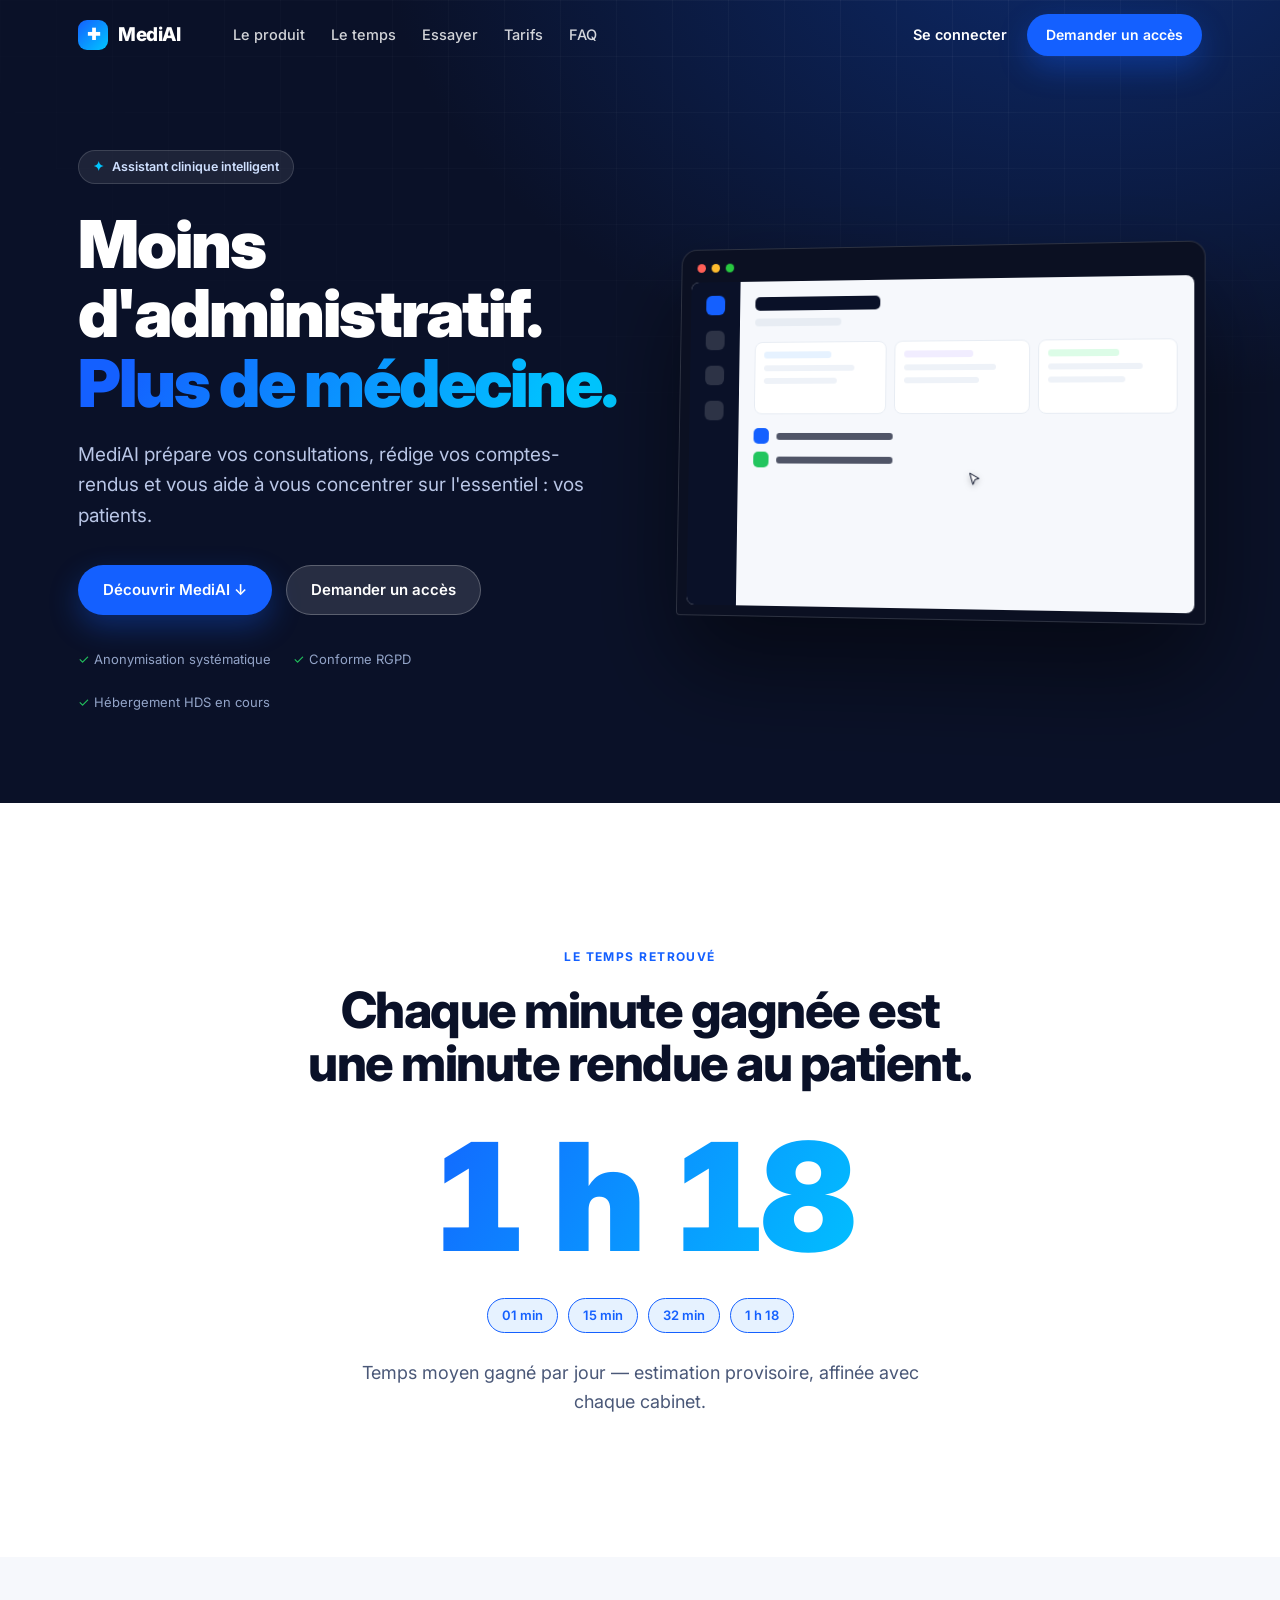
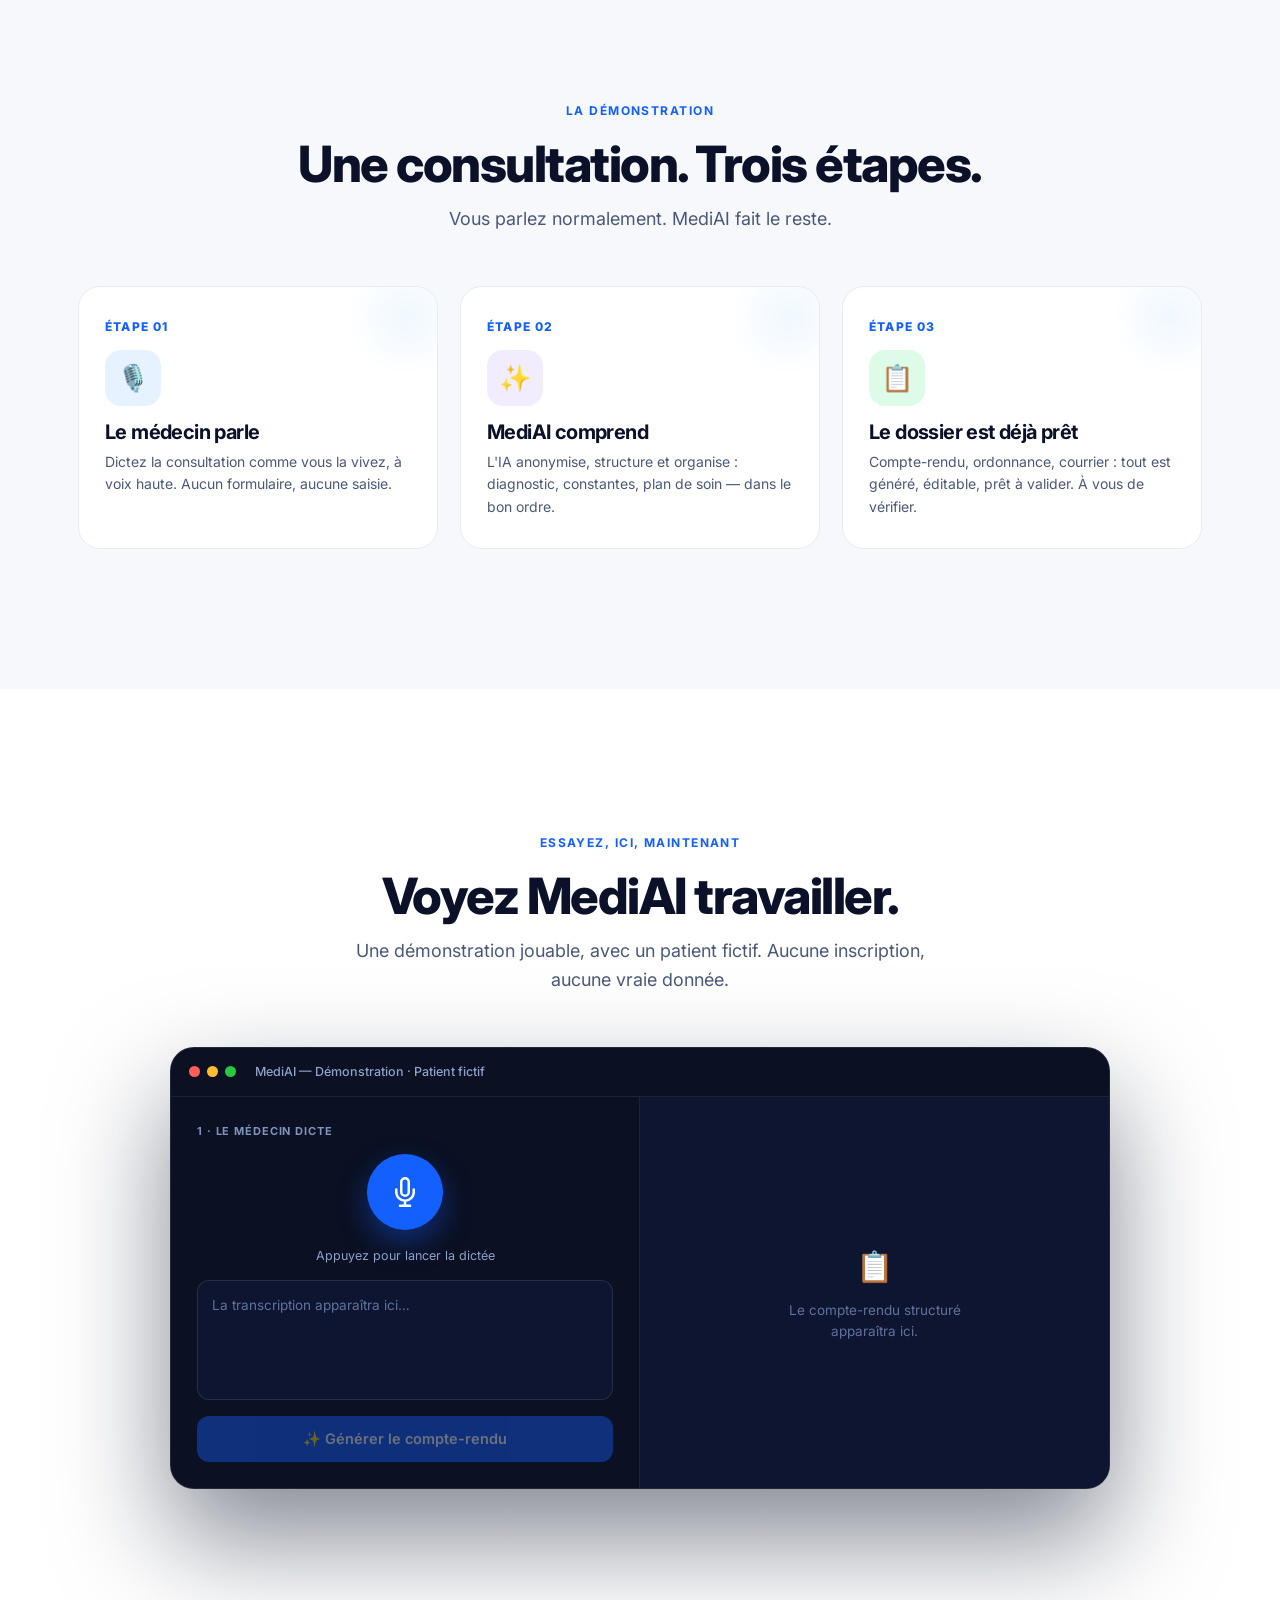
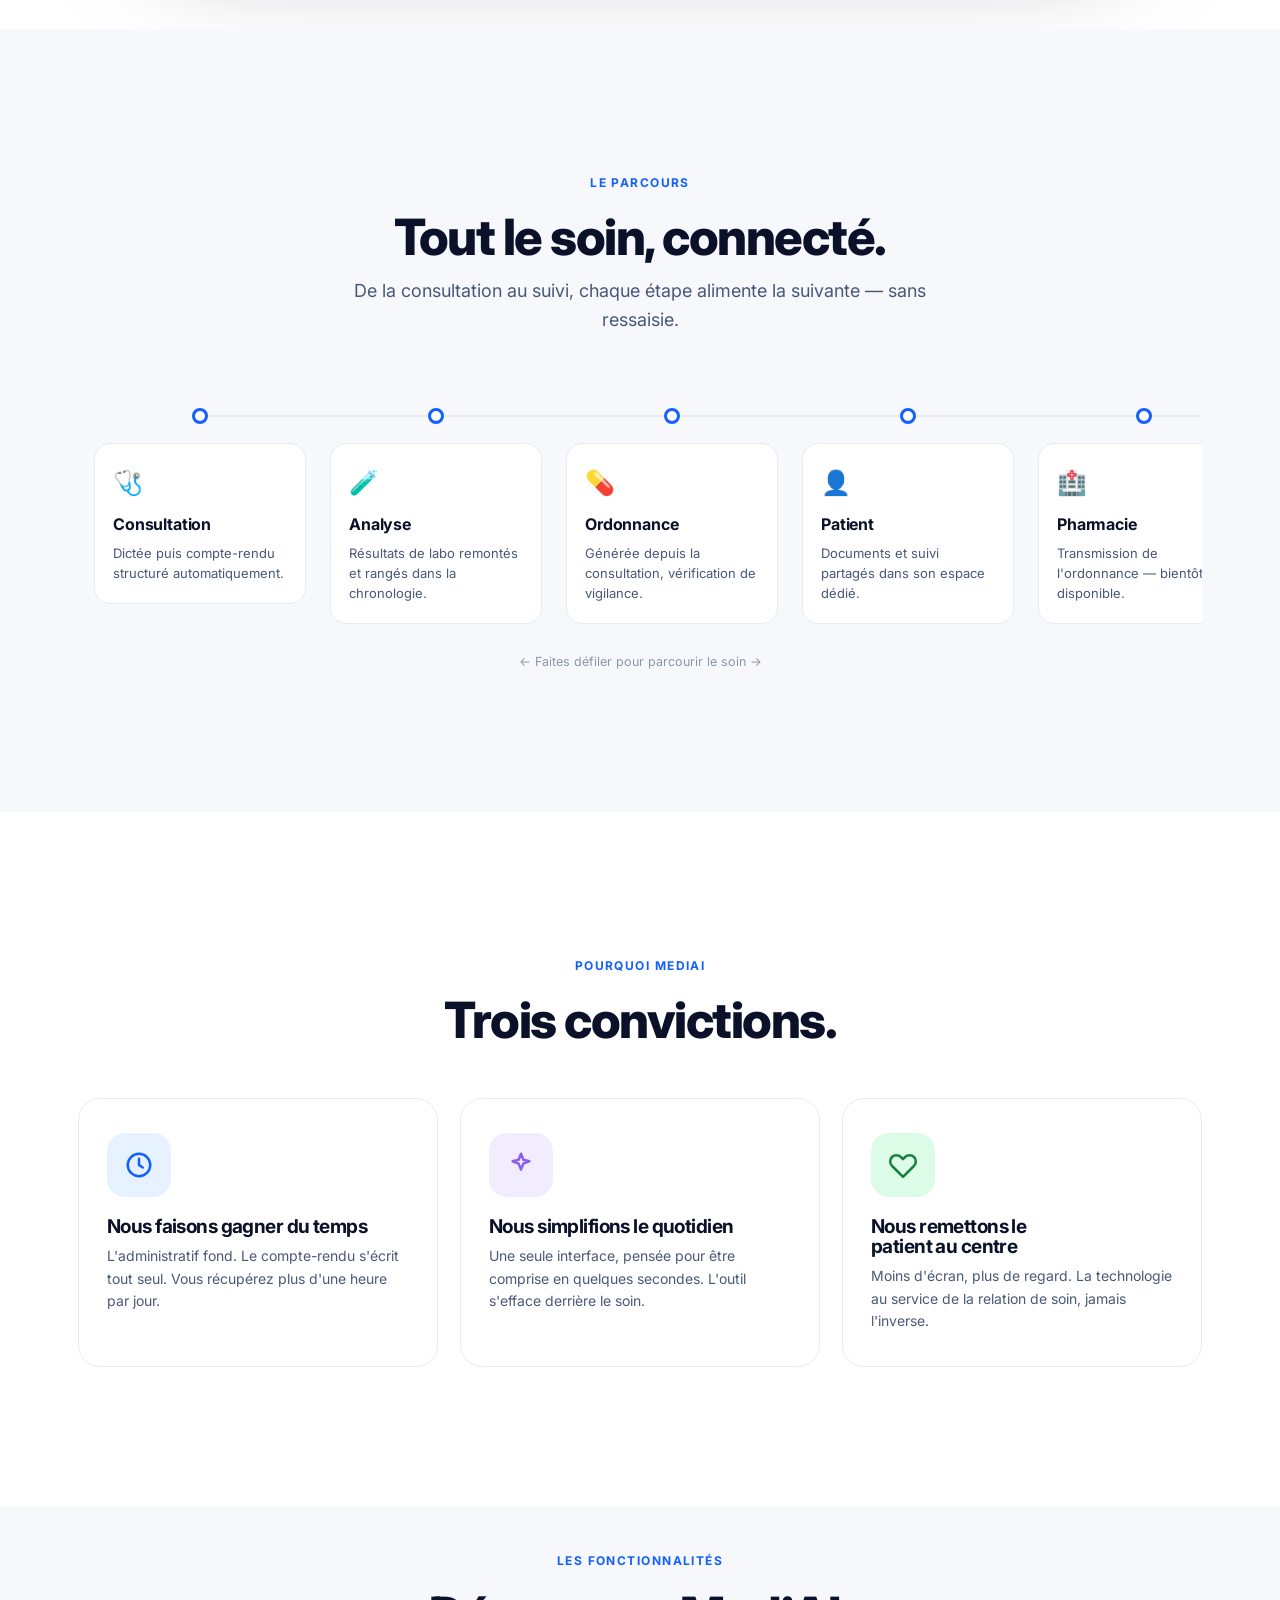
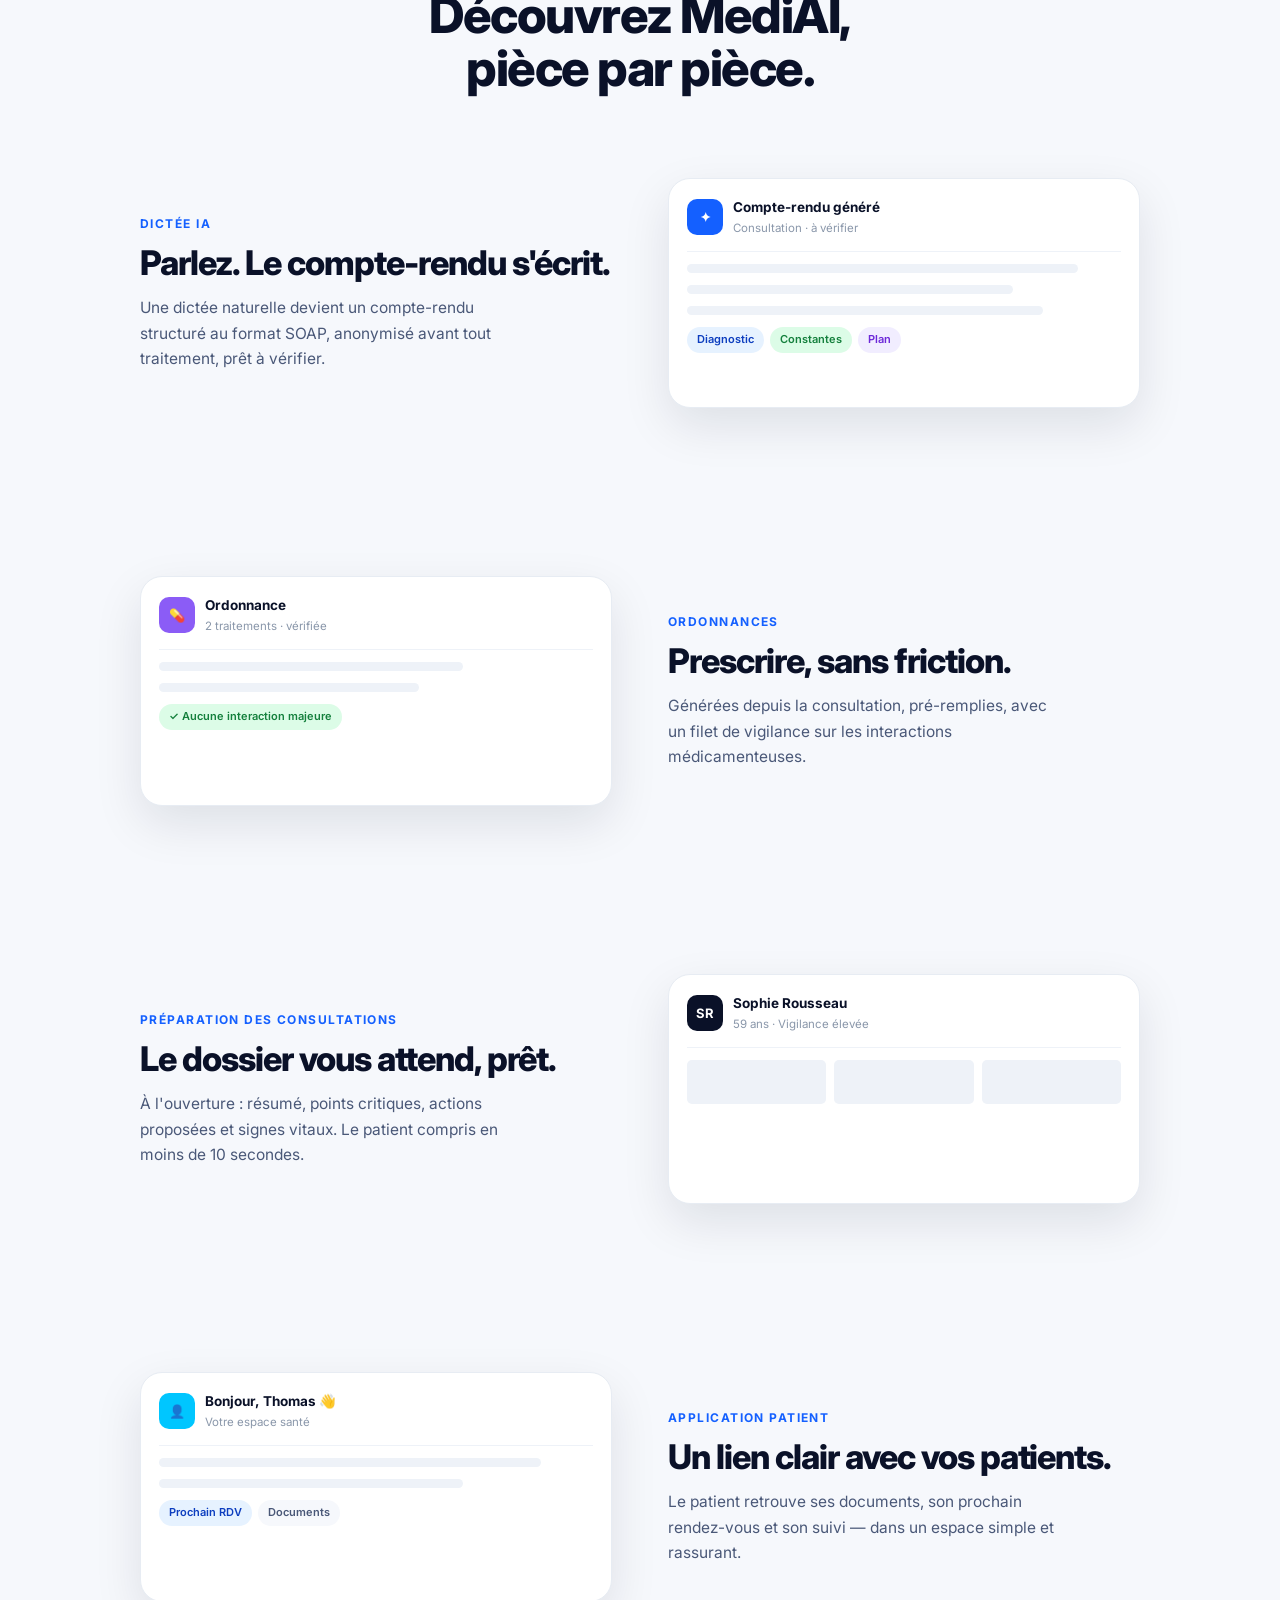
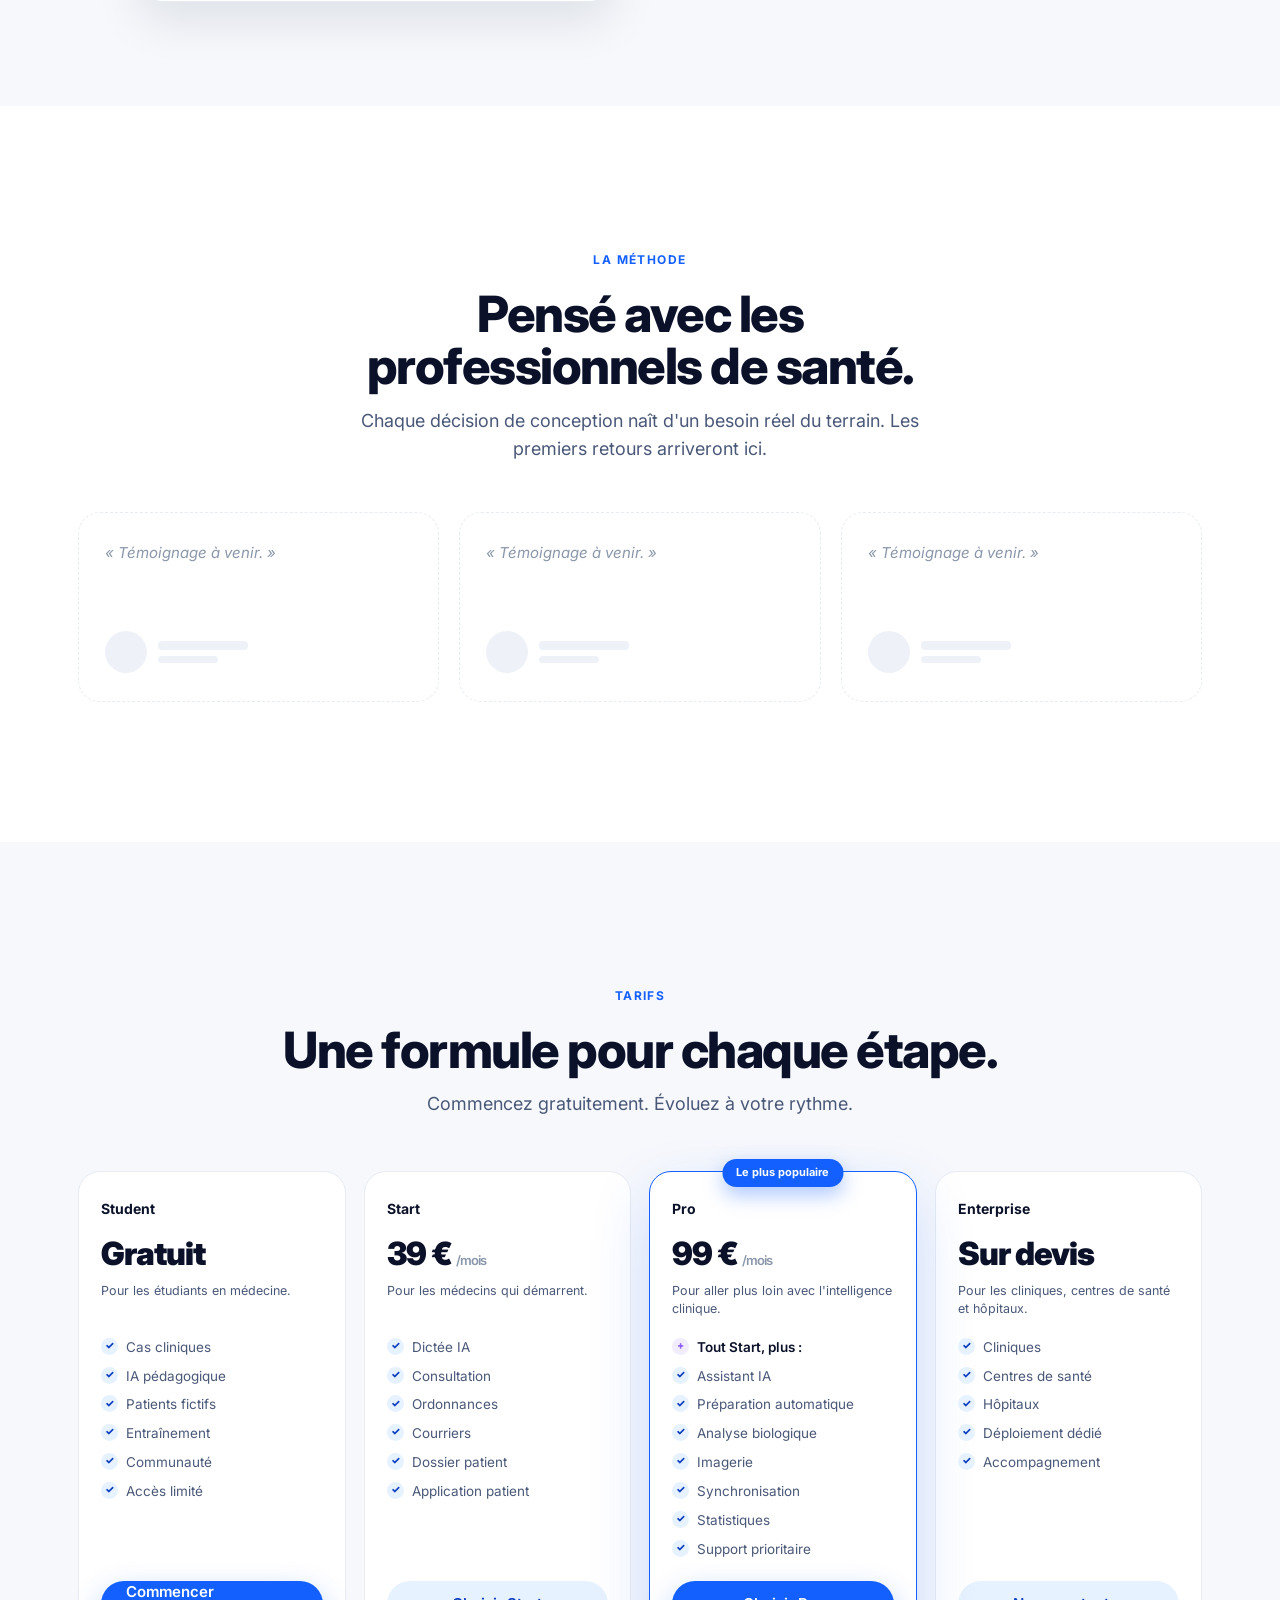
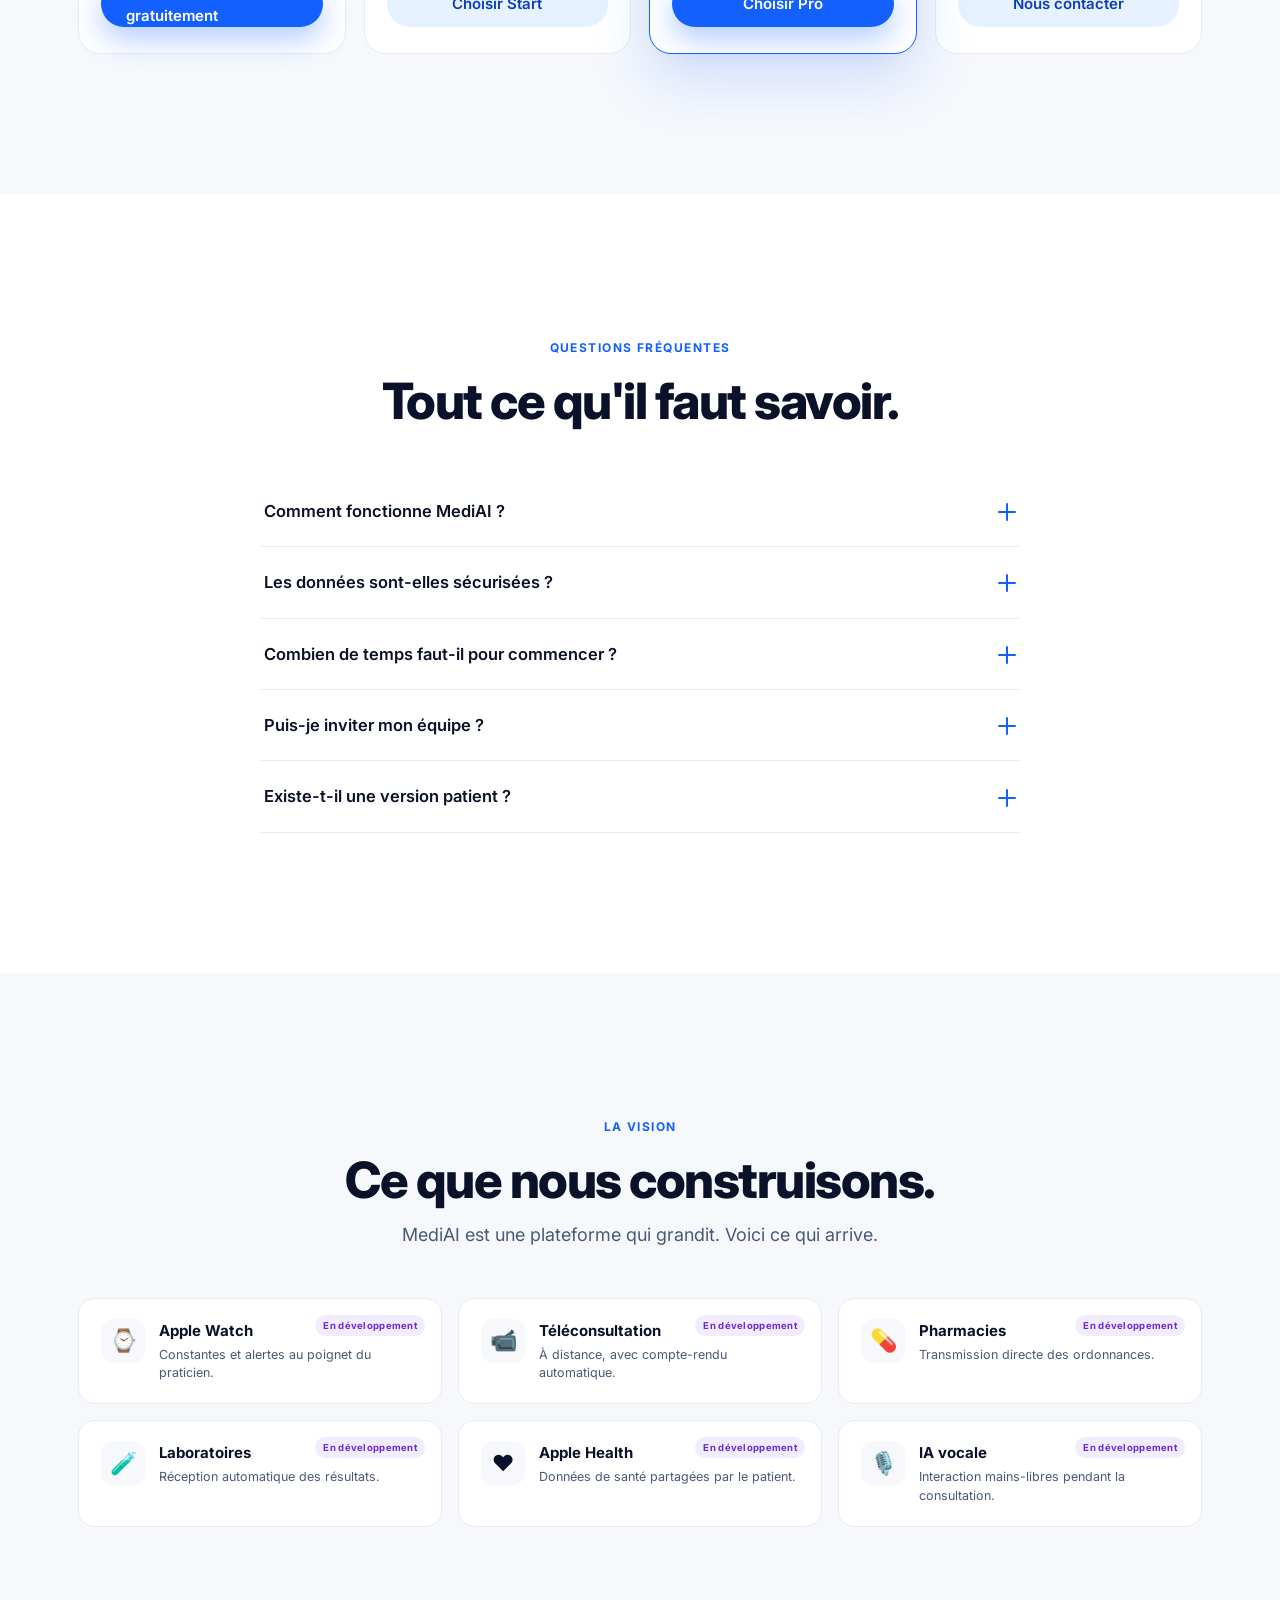
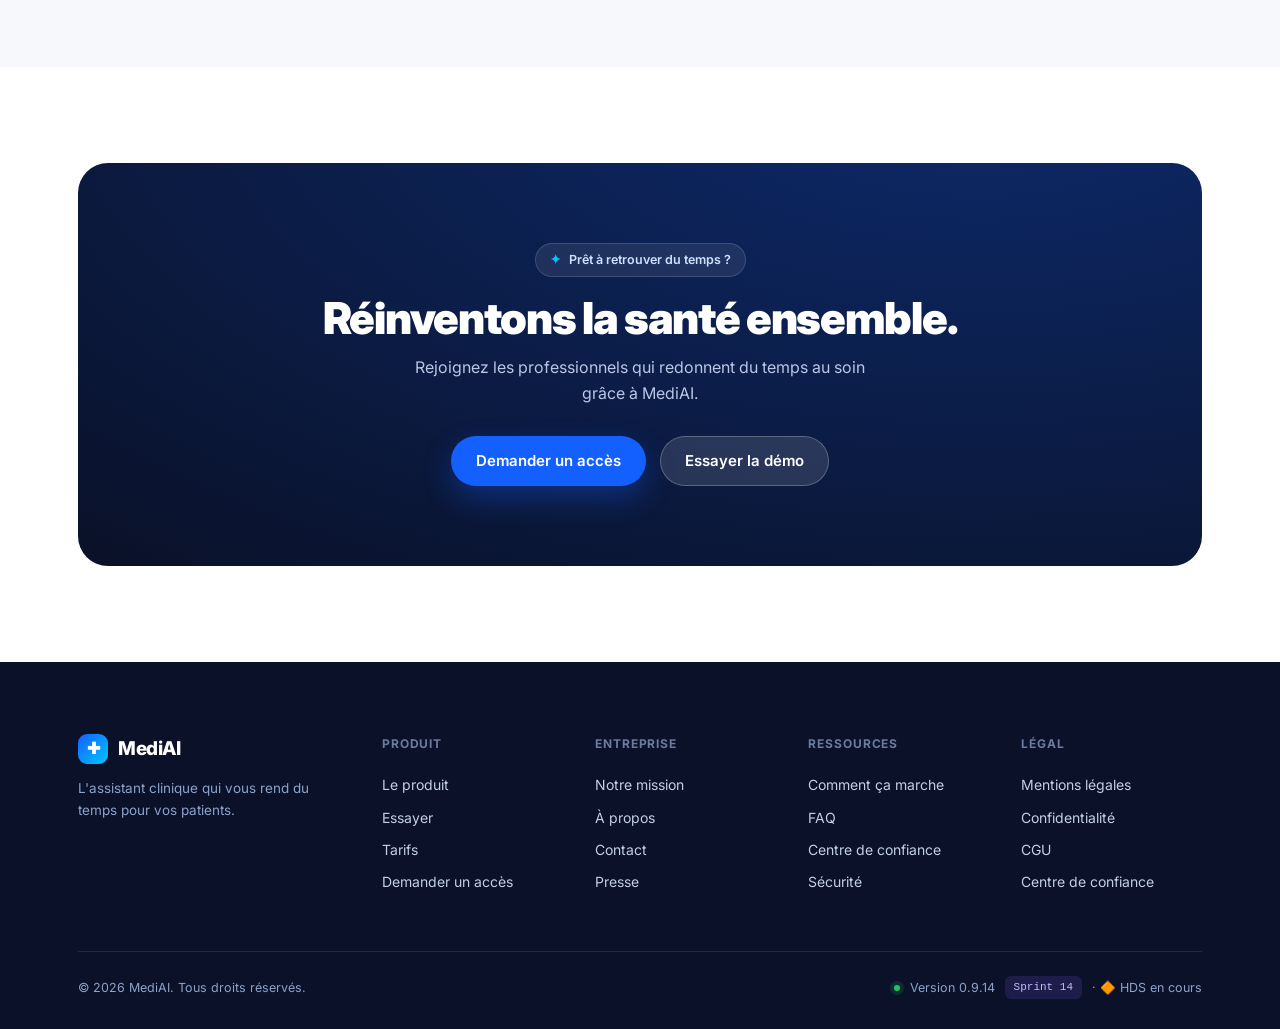
==== commit 07cf2ab5: "Sprint 16 · Vague 1 — Trust Center + mécanisme i18n - i18n.js : internationalisation légère sans bui" ====
--- a/index.html
+++ b/index.html
@@ -637,8 +637,8 @@
       </div>
       <div class="foot-col"><h4>Produit</h4><a href="#comment">Le produit</a><a href="#essayer">Essayer</a><a href="#pricing">Tarifs</a><a href="/app?mode=signup">Demander un accès</a></div>
       <div class="foot-col"><h4>Entreprise</h4><a href="#temps">Notre mission</a><a href="#footer">À propos</a><a href="#footer">Contact</a><a href="#footer">Presse</a></div>
-      <div class="foot-col"><h4>Ressources</h4><a href="#comment">Comment ça marche</a><a href="#faq">FAQ</a><a href="#footer">Blog</a><a href="#footer">Sécurité</a></div>
-      <div class="foot-col"><h4>Légal</h4><a href="#footer">Mentions légales</a><a href="#footer">Confidentialité</a><a href="#footer">CGU</a><a href="#footer">RGPD</a></div>
+      <div class="foot-col"><h4>Ressources</h4><a href="#comment">Comment ça marche</a><a href="#faq">FAQ</a><a href="/trust">Centre de confiance</a><a href="/trust">Sécurité</a></div>
+      <div class="foot-col"><h4>Légal</h4><a href="#footer">Mentions légales</a><a href="#footer">Confidentialité</a><a href="#footer">CGU</a><a href="/trust">Centre de confiance</a></div>
     </div>
     <div class="foot-bottom">
       <span>© 2026 MediAI. Tous droits réservés.</span>
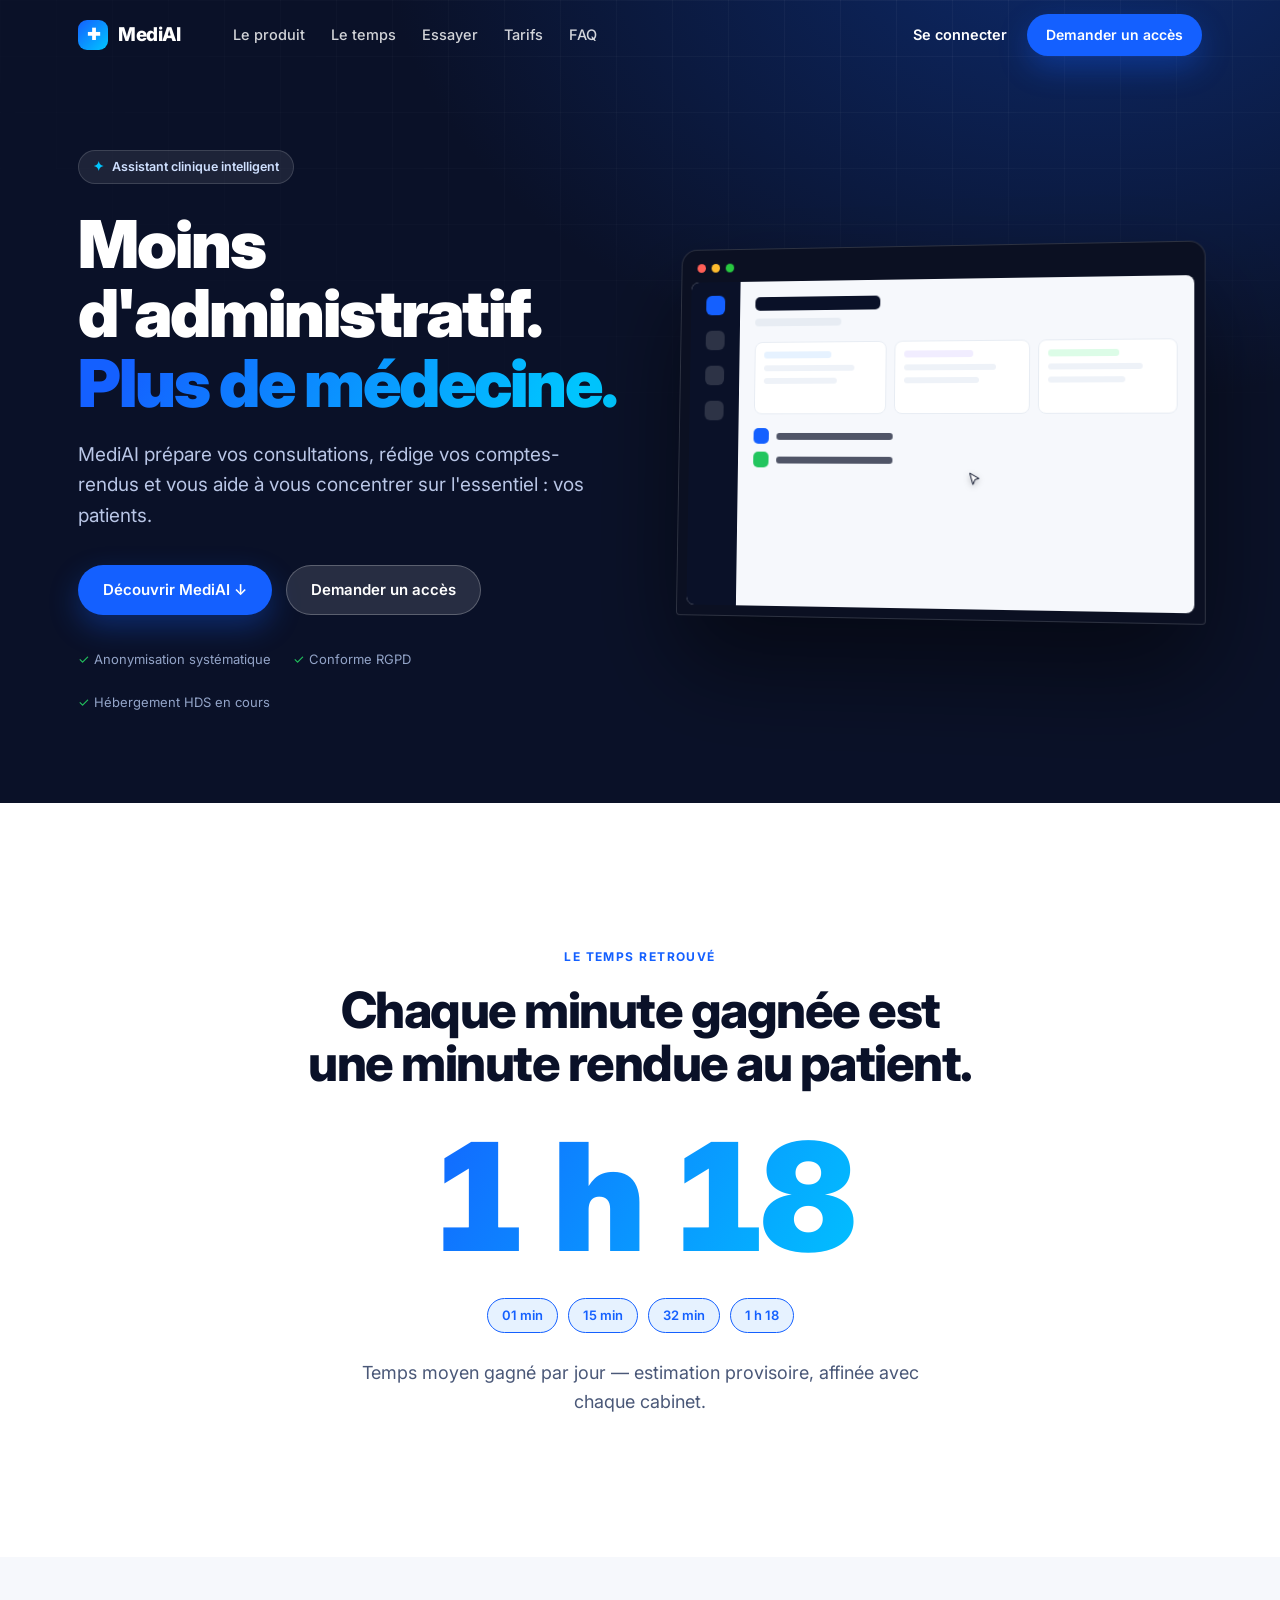
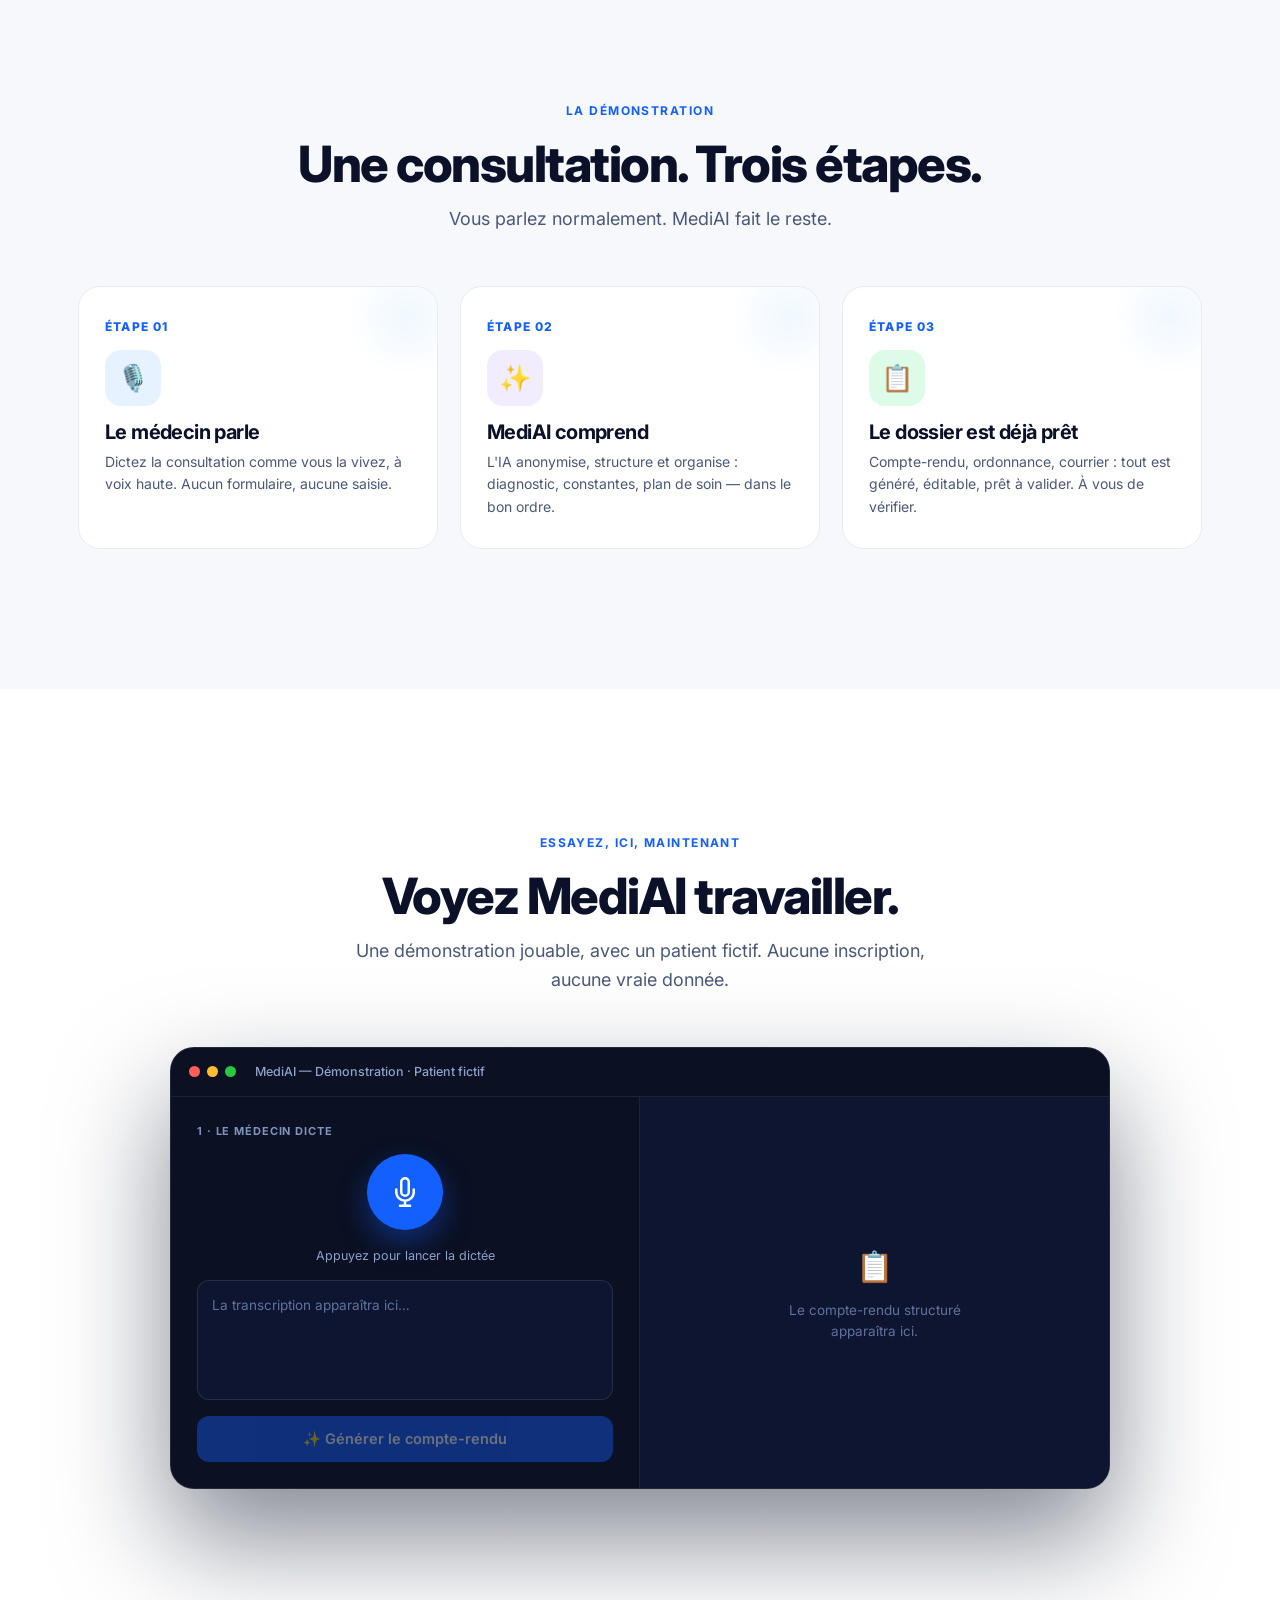
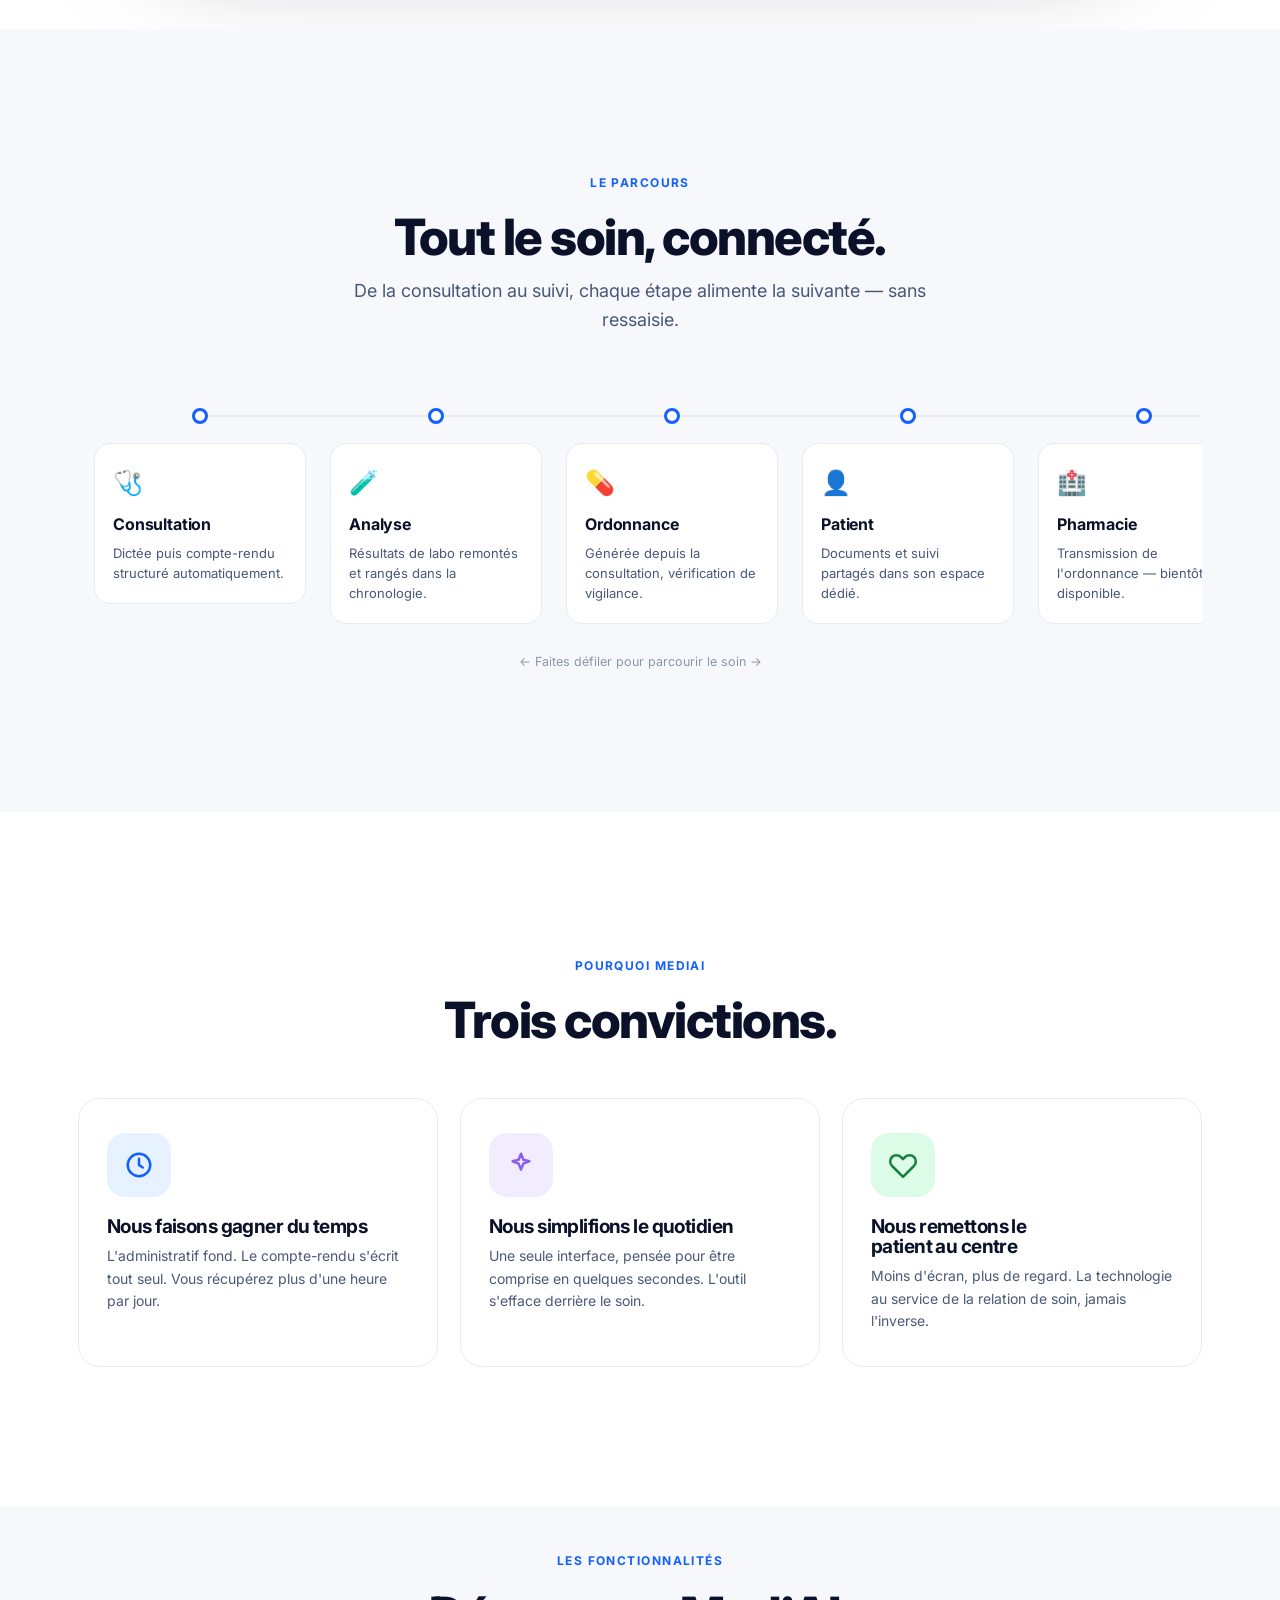
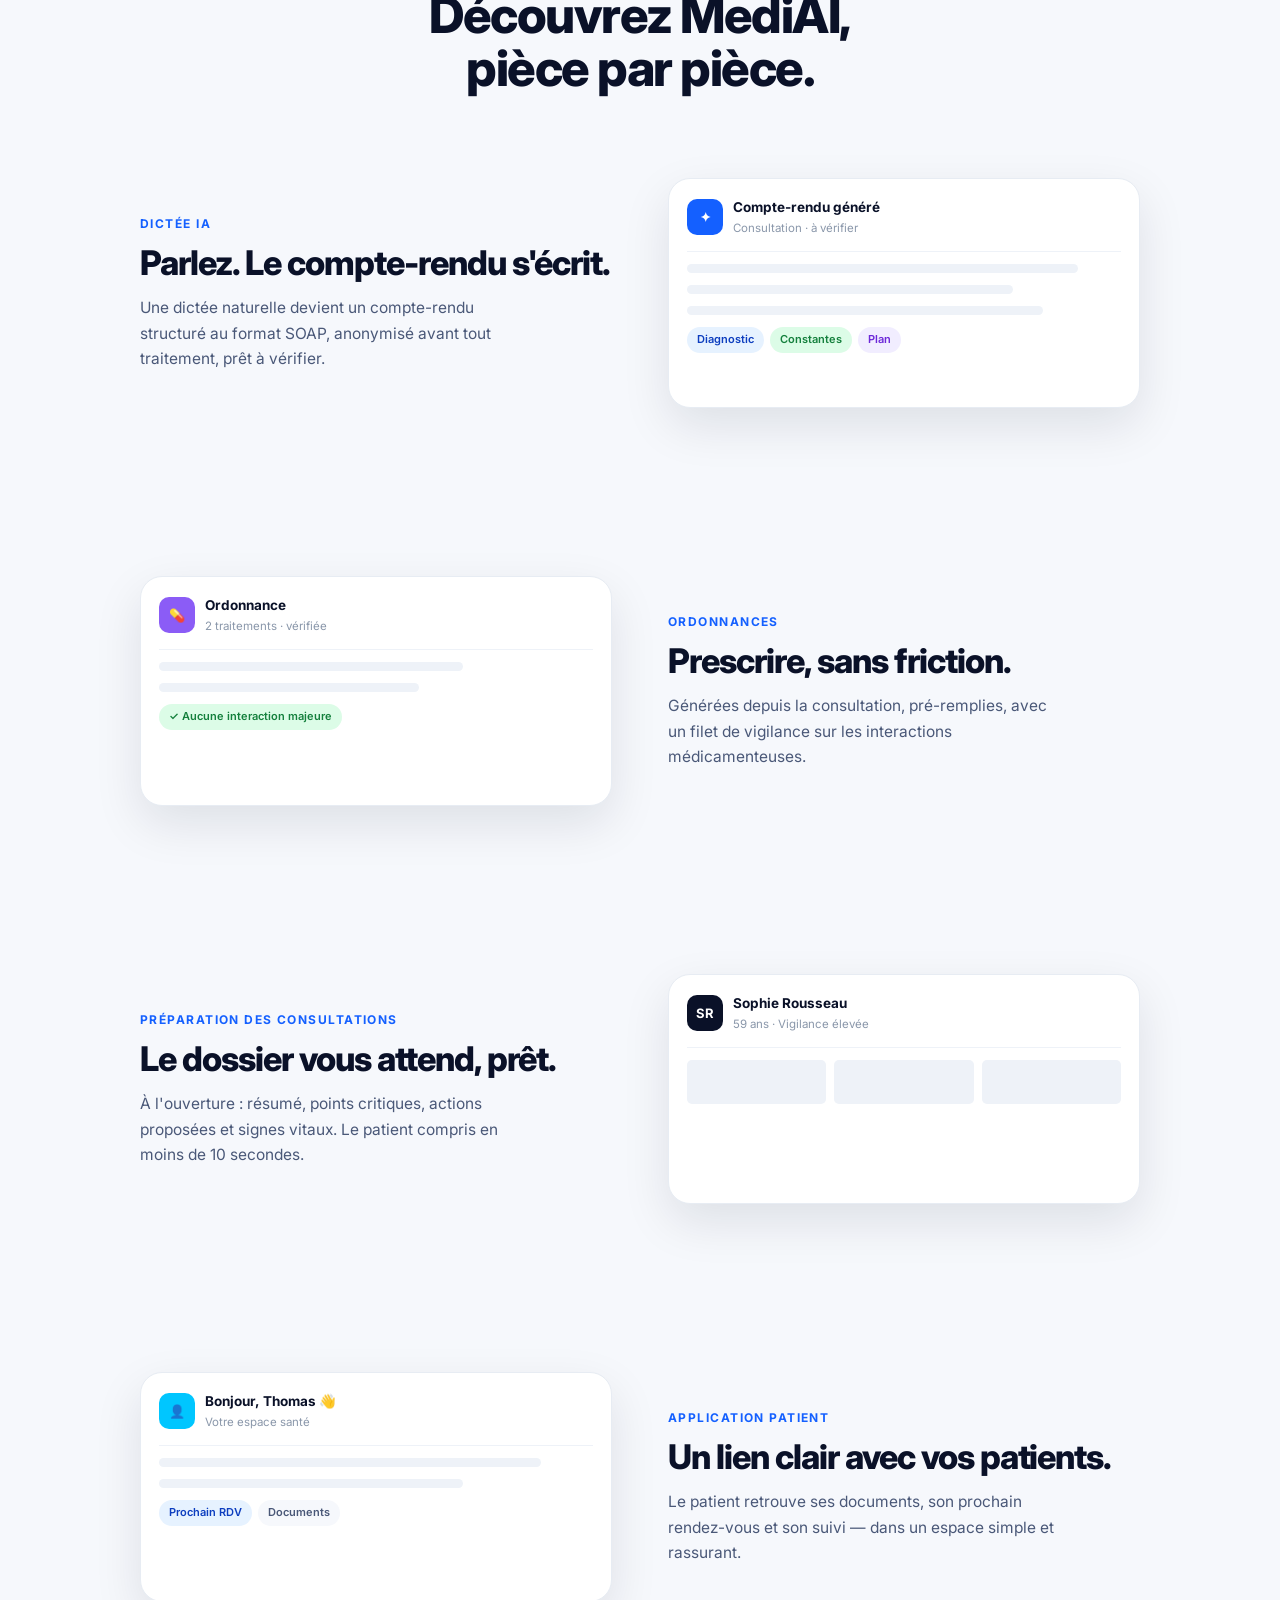
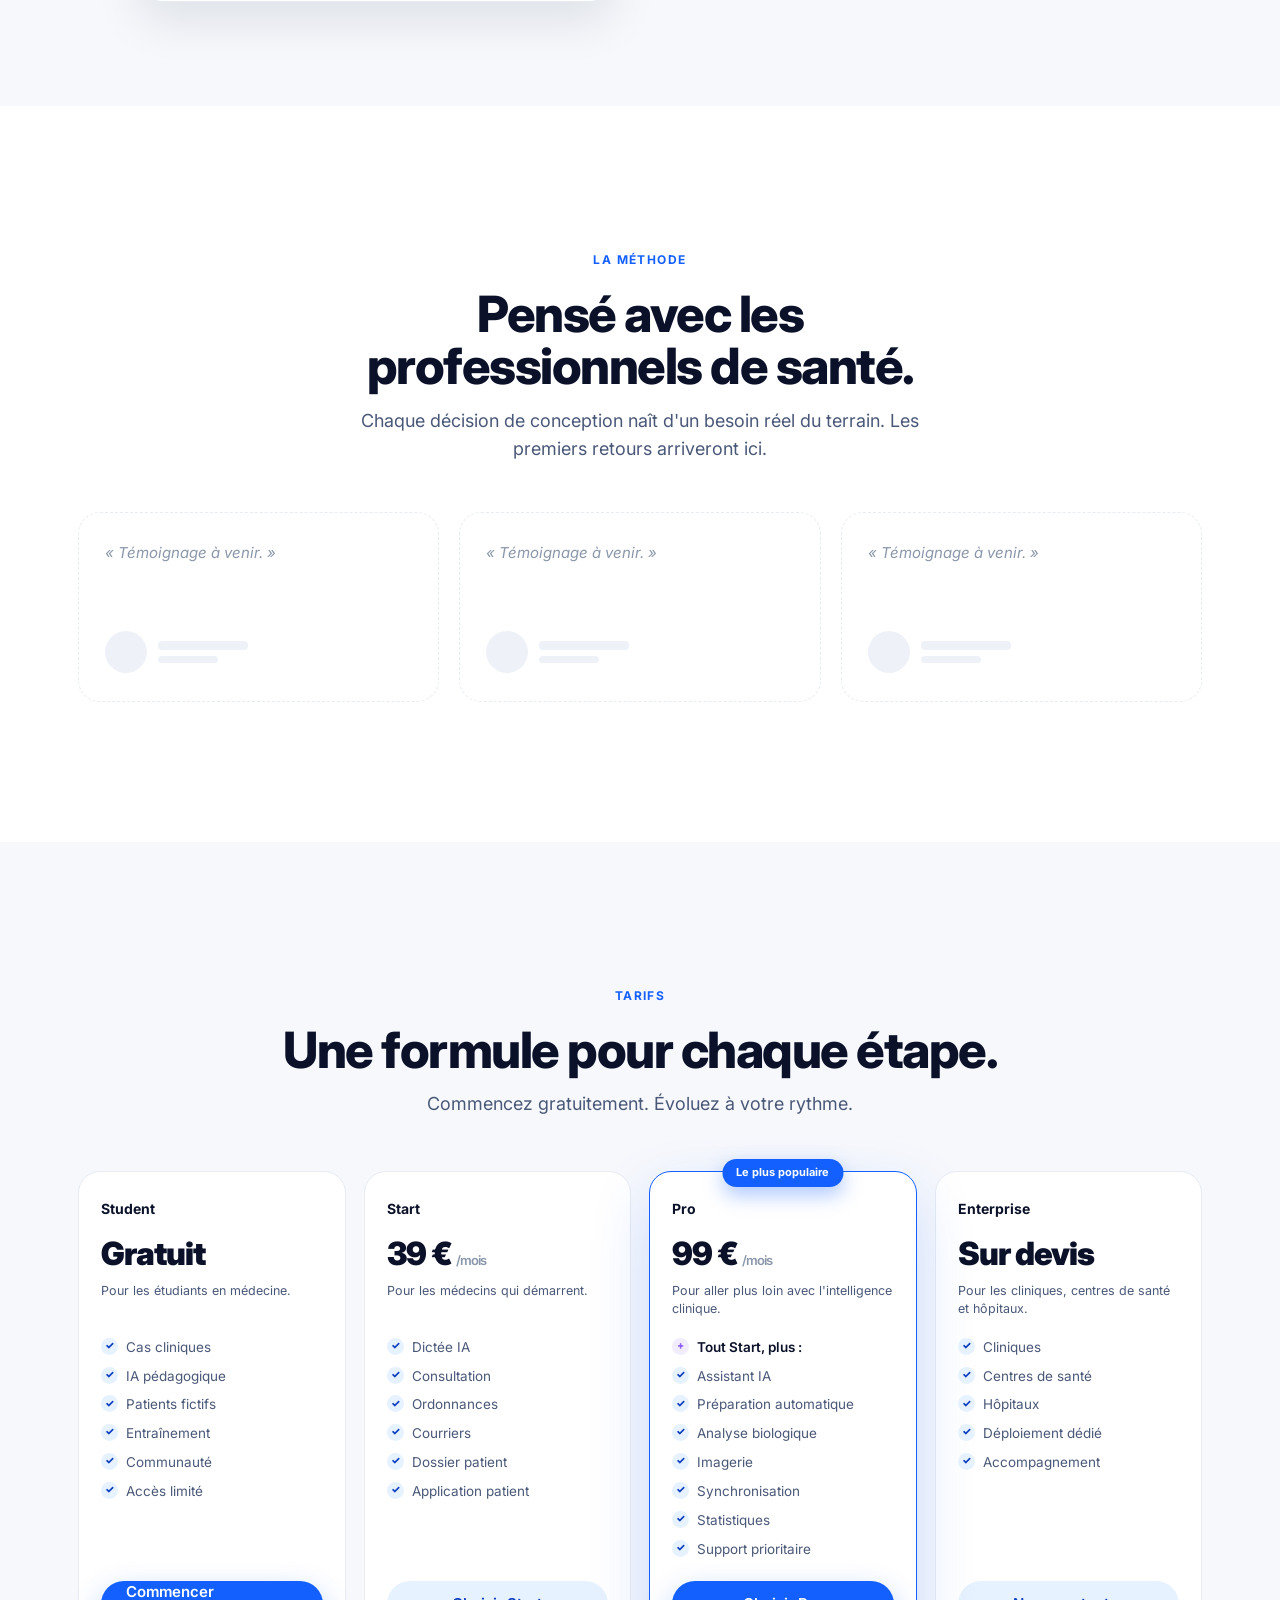
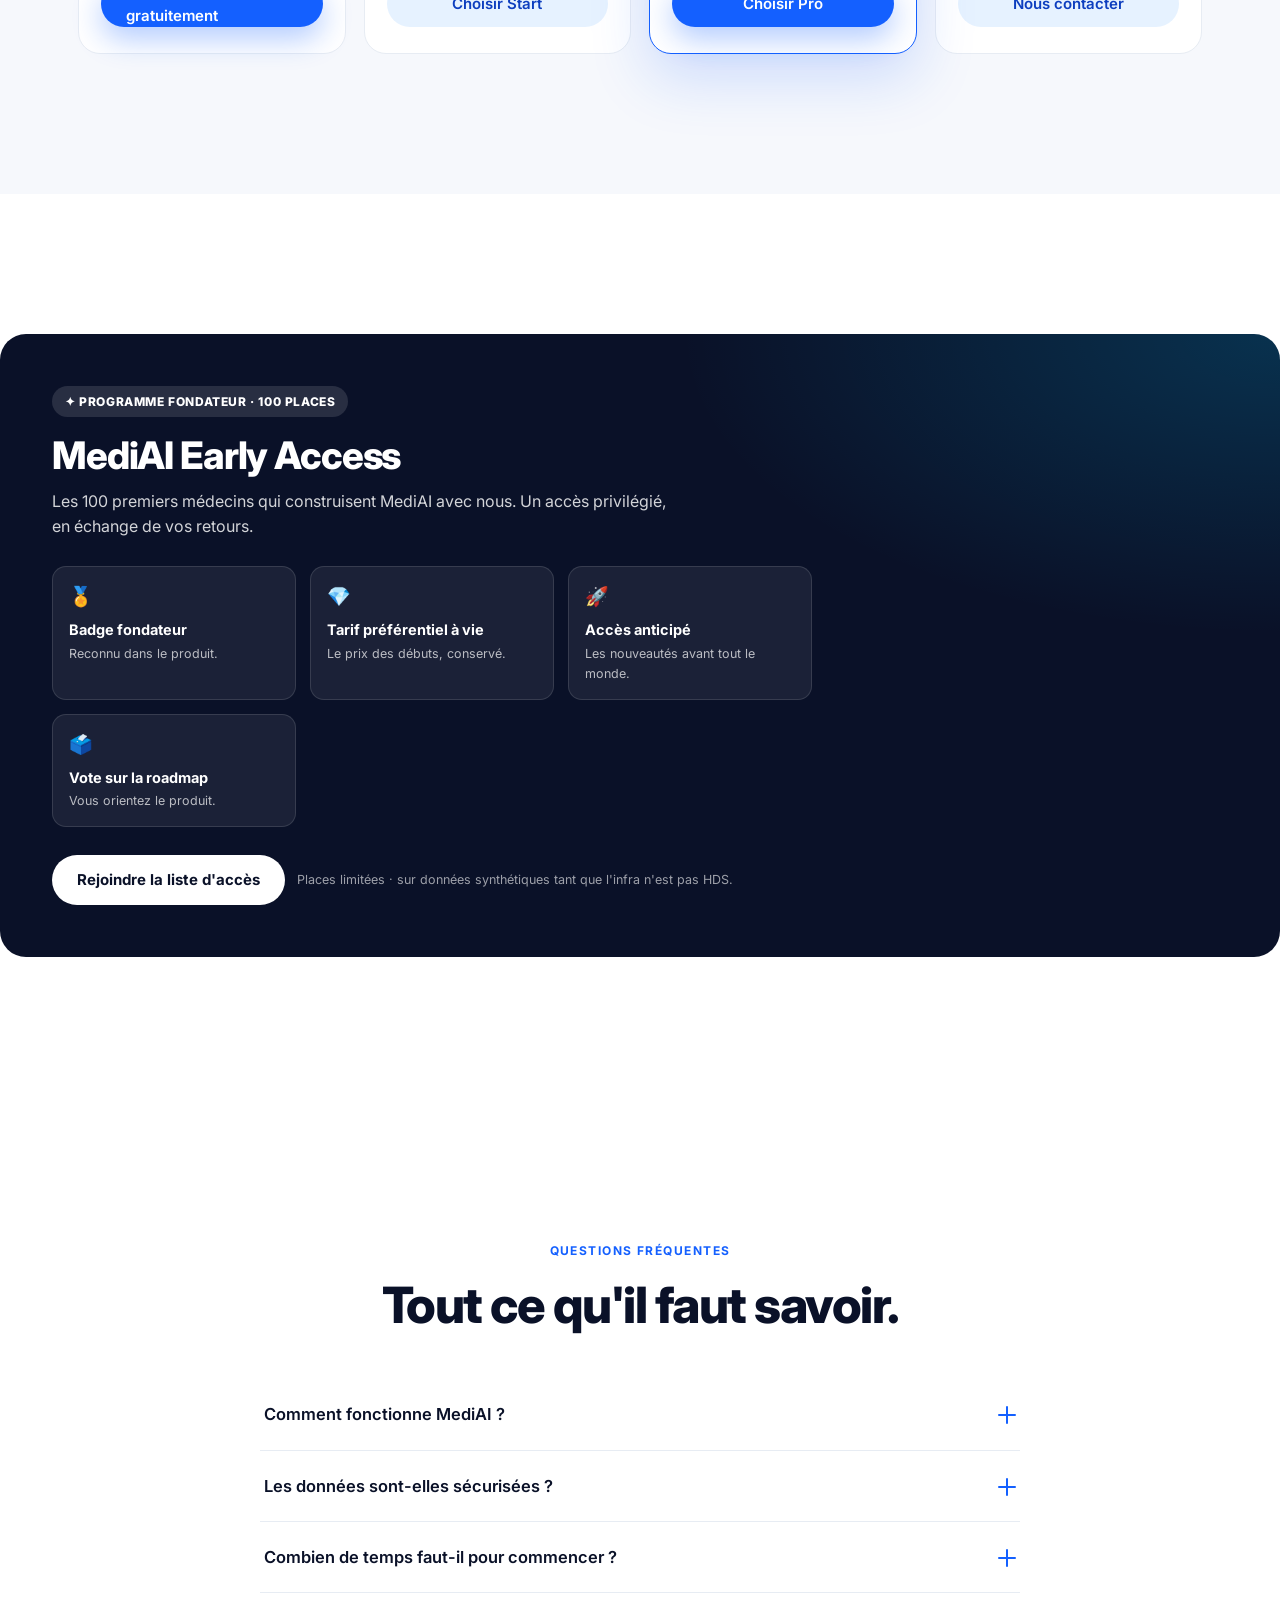
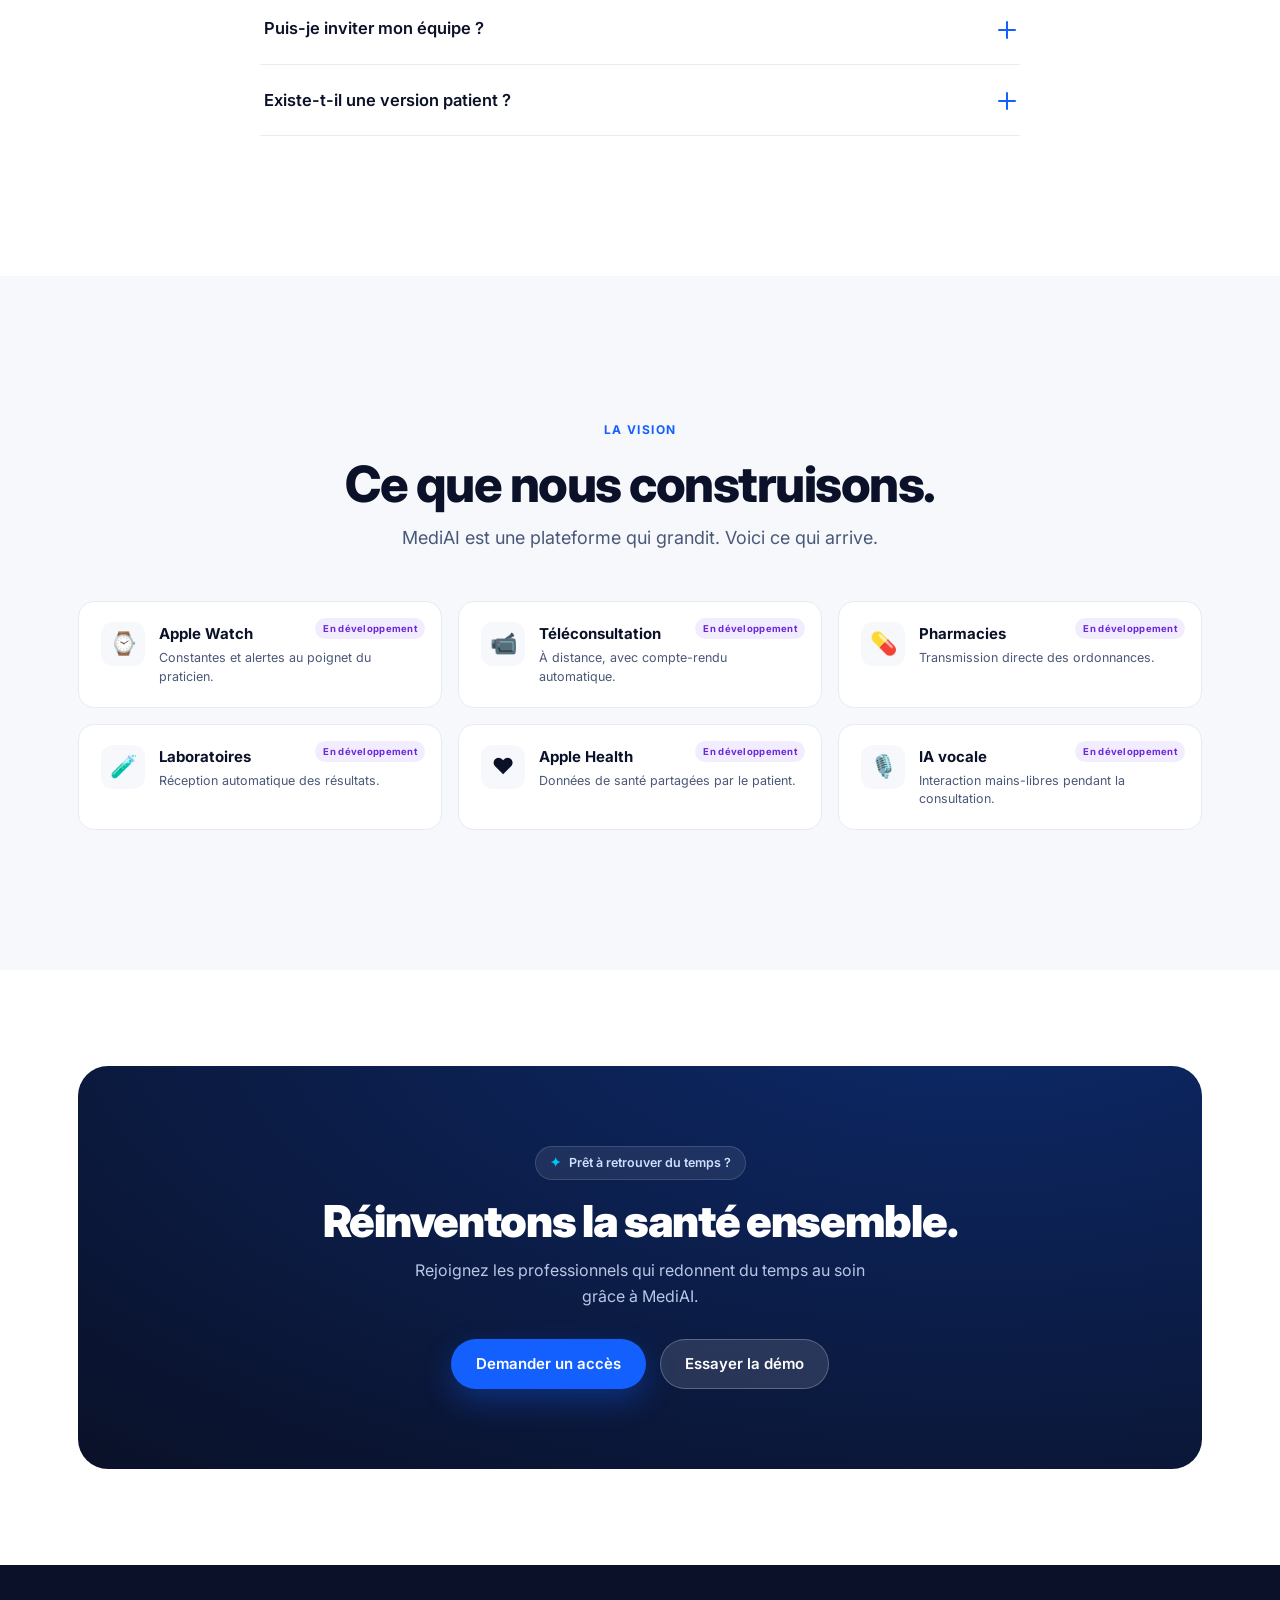
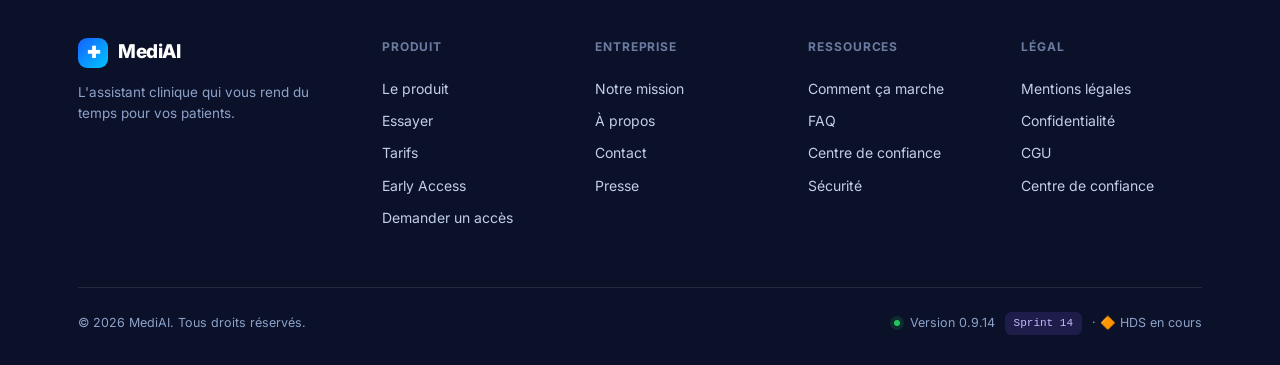
==== commit d7c09bdb: "Sprint 18 · Vague D — Early Access (landing) Section « MediAI Early Access · programme fondateur · 1" ====
--- a/index.html
+++ b/index.html
@@ -576,6 +576,30 @@
   </div>
 </section>
 
+<!-- ══ Early Access (Sprint 18) ══ -->
+<section class="sec" id="early-access">
+  <div class="container">
+    <div style="background:var(--navy);border-radius:26px;padding:clamp(28px,5vw,52px);color:#fff;position:relative;overflow:hidden;">
+      <div style="position:absolute;inset:0;background:radial-gradient(600px 300px at 100% 0,rgba(0,198,255,.18),transparent);"></div>
+      <div style="position:relative;max-width:760px;">
+        <div style="display:inline-flex;align-items:center;gap:8px;font-size:12px;font-weight:800;letter-spacing:.05em;text-transform:uppercase;background:rgba(255,255,255,.12);padding:6px 13px;border-radius:999px;margin-bottom:18px;">✦ Programme fondateur · 100 places</div>
+        <h2 style="font-size:clamp(26px,4vw,38px);font-weight:800;letter-spacing:-.03em;line-height:1.1;margin:0 0 12px;">MediAI Early Access</h2>
+        <p style="font-size:16px;color:rgba(255,255,255,.82);line-height:1.6;max-width:620px;margin:0 0 26px;">Les 100 premiers médecins qui construisent MediAI avec nous. Un accès privilégié, en échange de vos retours.</p>
+        <div style="display:grid;grid-template-columns:repeat(auto-fit,minmax(210px,1fr));gap:14px;margin-bottom:28px;">
+          <div style="background:rgba(255,255,255,.07);border:1px solid rgba(255,255,255,.12);border-radius:14px;padding:15px 16px;"><div style="font-size:19px;margin-bottom:6px;">🏅</div><div style="font-weight:700;font-size:14.5px;">Badge fondateur</div><div style="font-size:12.5px;color:rgba(255,255,255,.7);margin-top:2px;">Reconnu dans le produit.</div></div>
+          <div style="background:rgba(255,255,255,.07);border:1px solid rgba(255,255,255,.12);border-radius:14px;padding:15px 16px;"><div style="font-size:19px;margin-bottom:6px;">💎</div><div style="font-weight:700;font-size:14.5px;">Tarif préférentiel à vie</div><div style="font-size:12.5px;color:rgba(255,255,255,.7);margin-top:2px;">Le prix des débuts, conservé.</div></div>
+          <div style="background:rgba(255,255,255,.07);border:1px solid rgba(255,255,255,.12);border-radius:14px;padding:15px 16px;"><div style="font-size:19px;margin-bottom:6px;">🚀</div><div style="font-weight:700;font-size:14.5px;">Accès anticipé</div><div style="font-size:12.5px;color:rgba(255,255,255,.7);margin-top:2px;">Les nouveautés avant tout le monde.</div></div>
+          <div style="background:rgba(255,255,255,.07);border:1px solid rgba(255,255,255,.12);border-radius:14px;padding:15px 16px;"><div style="font-size:19px;margin-bottom:6px;">🗳️</div><div style="font-weight:700;font-size:14.5px;">Vote sur la roadmap</div><div style="font-size:12.5px;color:rgba(255,255,255,.7);margin-top:2px;">Vous orientez le produit.</div></div>
+        </div>
+        <div style="display:flex;gap:12px;flex-wrap:wrap;align-items:center;">
+          <a href="/app?mode=signup" class="btn" style="background:#fff;color:var(--navy);font-weight:700;">Rejoindre la liste d'accès</a>
+          <span style="font-size:12.5px;color:rgba(255,255,255,.6);">Places limitées · sur données synthétiques tant que l'infra n'est pas HDS.</span>
+        </div>
+      </div>
+    </div>
+  </div>
+</section>
+
 <!-- ══ ⑨ FAQ ══ -->
 <section class="sec">
   <div class="wrap">
@@ -635,7 +659,7 @@
         <a href="#top" class="brand"><span class="mk">✚</span> MediAI</a>
         <p>L'assistant clinique qui vous rend du temps pour vos patients.</p>
       </div>
-      <div class="foot-col"><h4>Produit</h4><a href="#comment">Le produit</a><a href="#essayer">Essayer</a><a href="#pricing">Tarifs</a><a href="/app?mode=signup">Demander un accès</a></div>
+      <div class="foot-col"><h4>Produit</h4><a href="#comment">Le produit</a><a href="#essayer">Essayer</a><a href="#pricing">Tarifs</a><a href="#early-access">Early Access</a><a href="/app?mode=signup">Demander un accès</a></div>
       <div class="foot-col"><h4>Entreprise</h4><a href="#temps">Notre mission</a><a href="#footer">À propos</a><a href="#footer">Contact</a><a href="#footer">Presse</a></div>
       <div class="foot-col"><h4>Ressources</h4><a href="#comment">Comment ça marche</a><a href="#faq">FAQ</a><a href="/trust">Centre de confiance</a><a href="/trust">Sécurité</a></div>
       <div class="foot-col"><h4>Légal</h4><a href="#footer">Mentions légales</a><a href="#footer">Confidentialité</a><a href="#footer">CGU</a><a href="/trust">Centre de confiance</a></div>
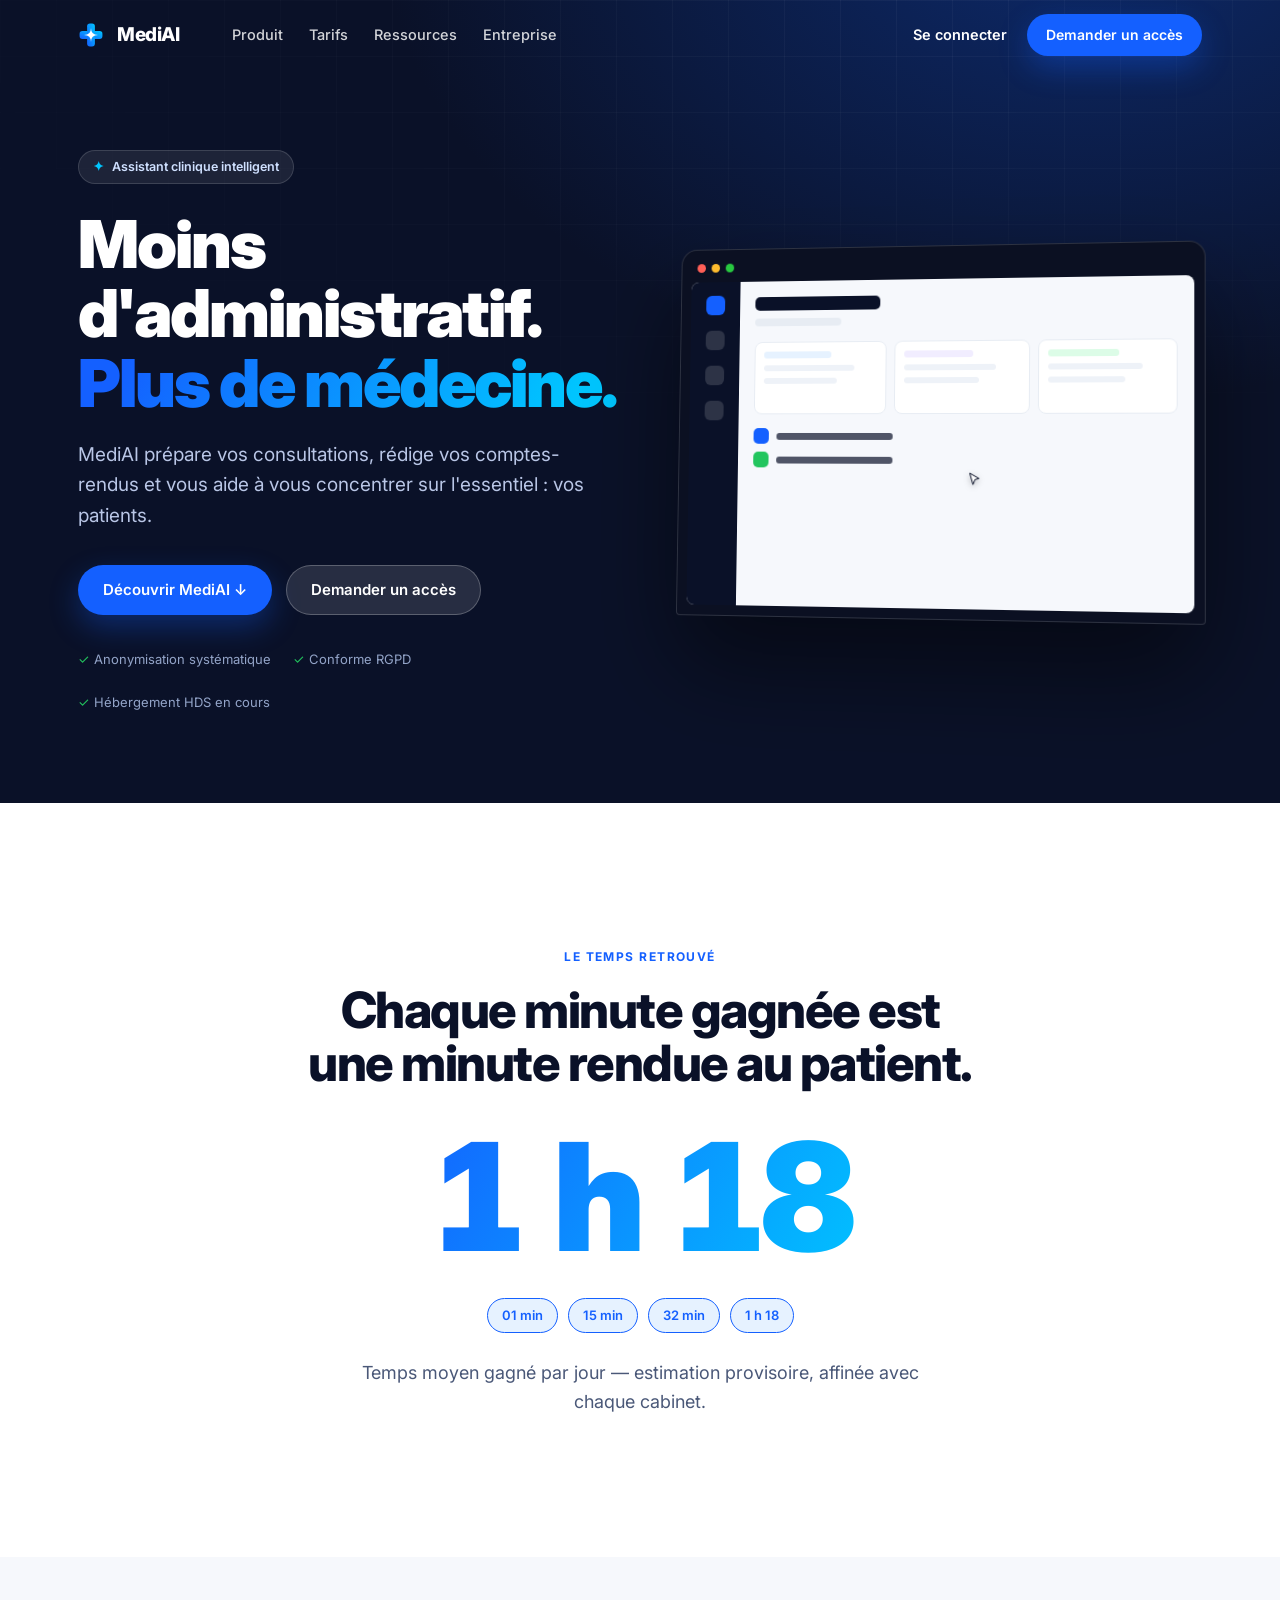
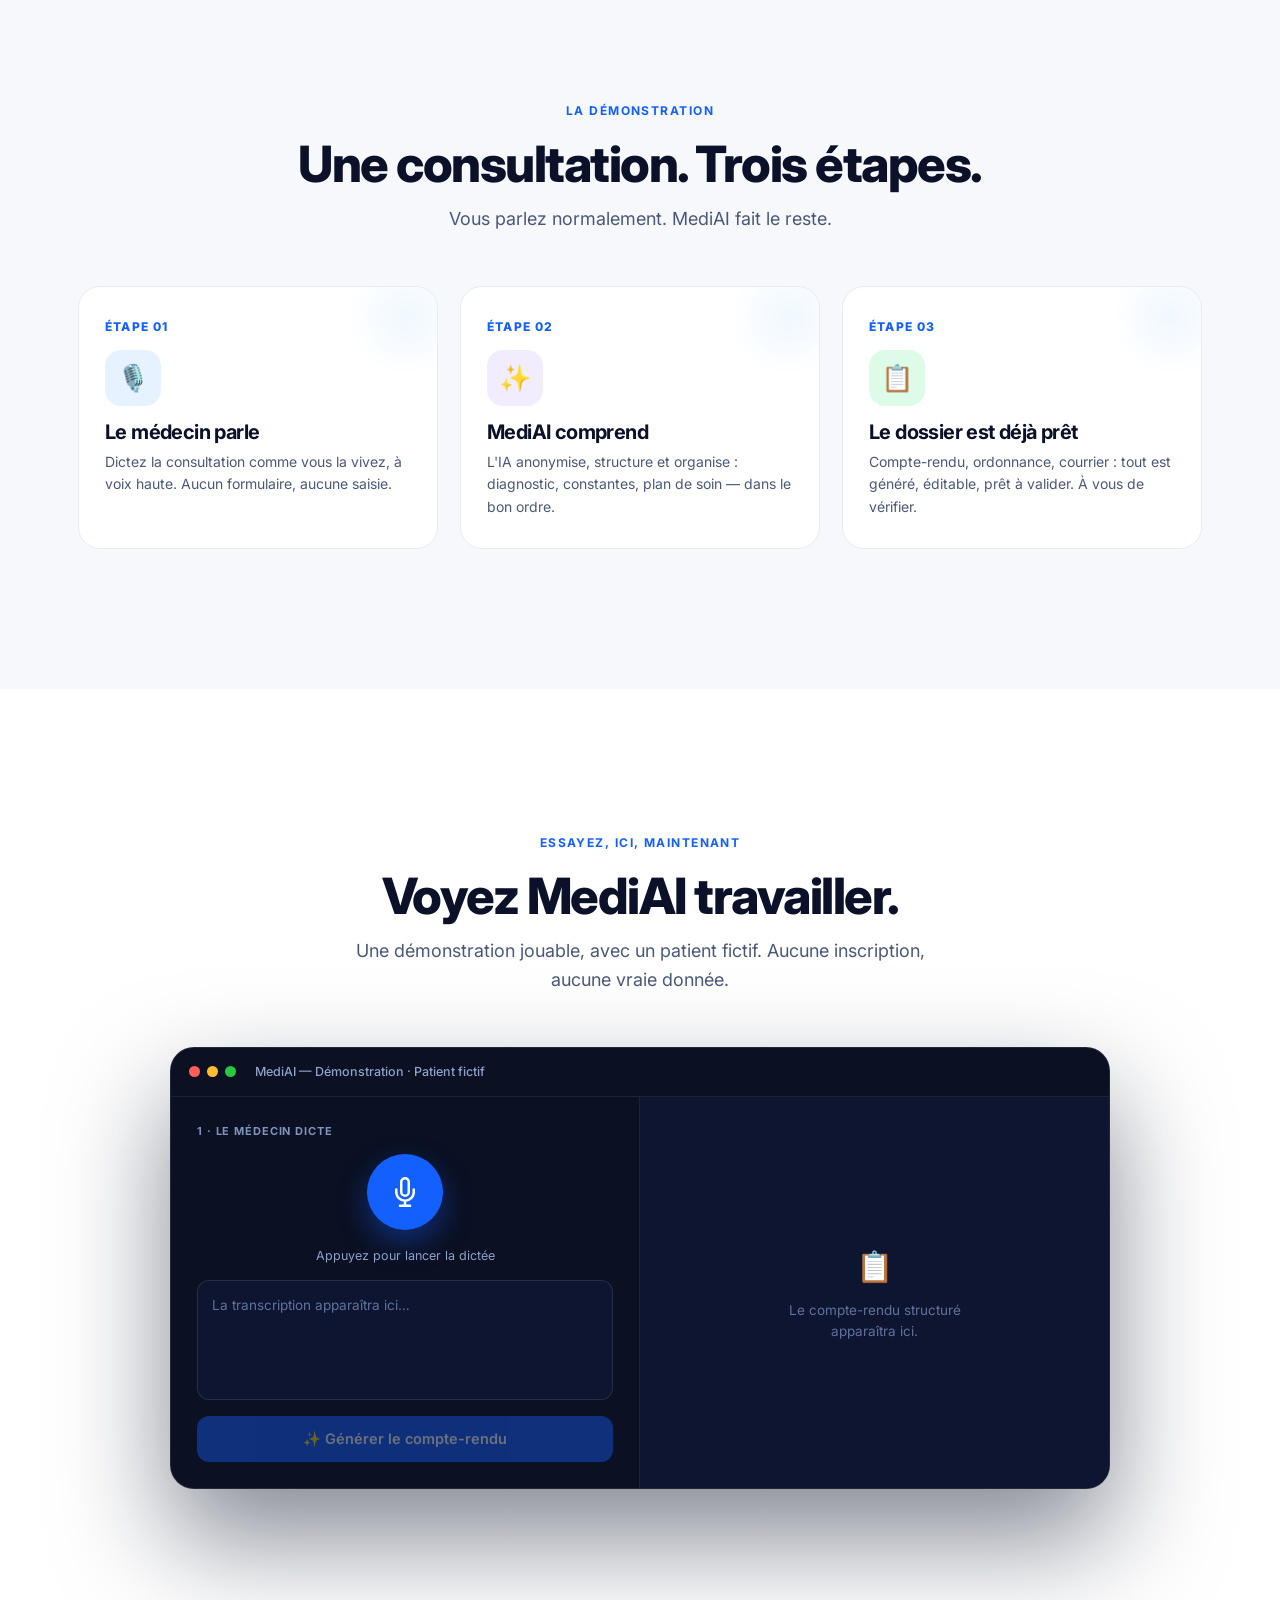
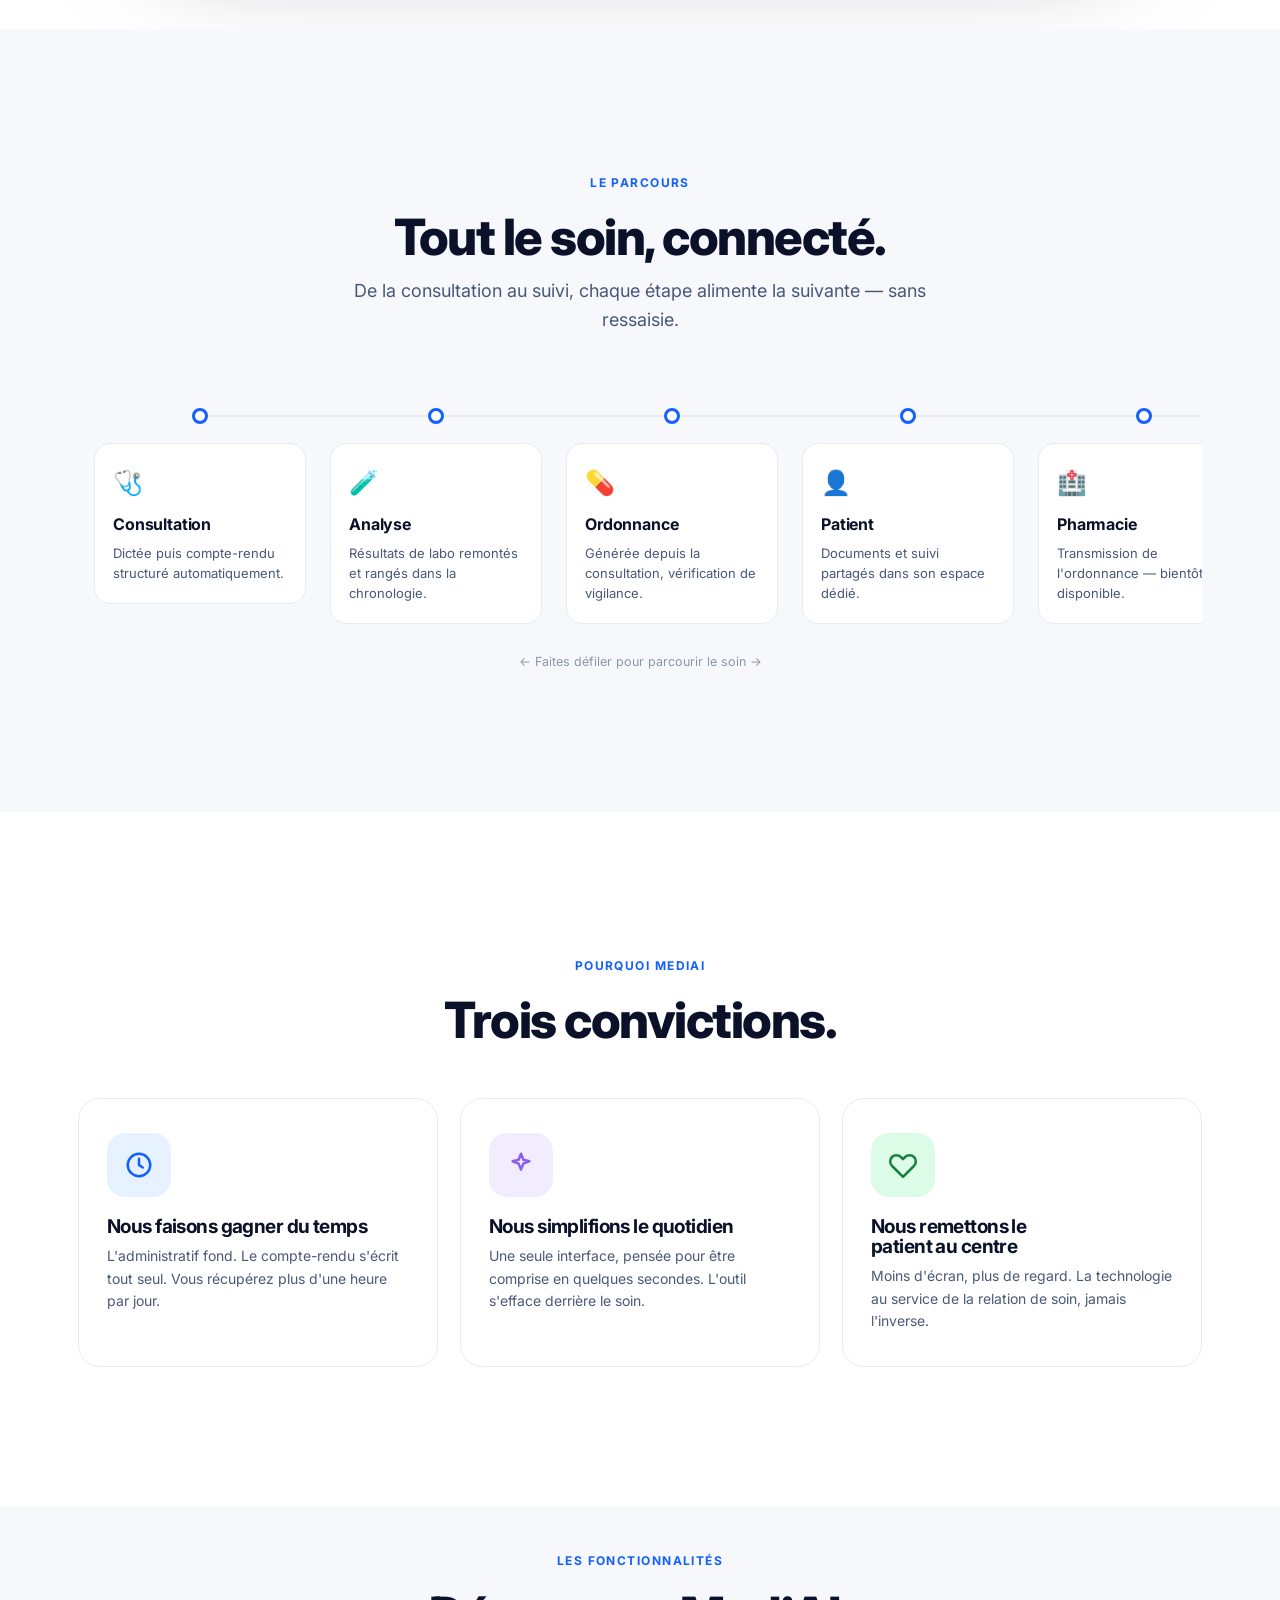
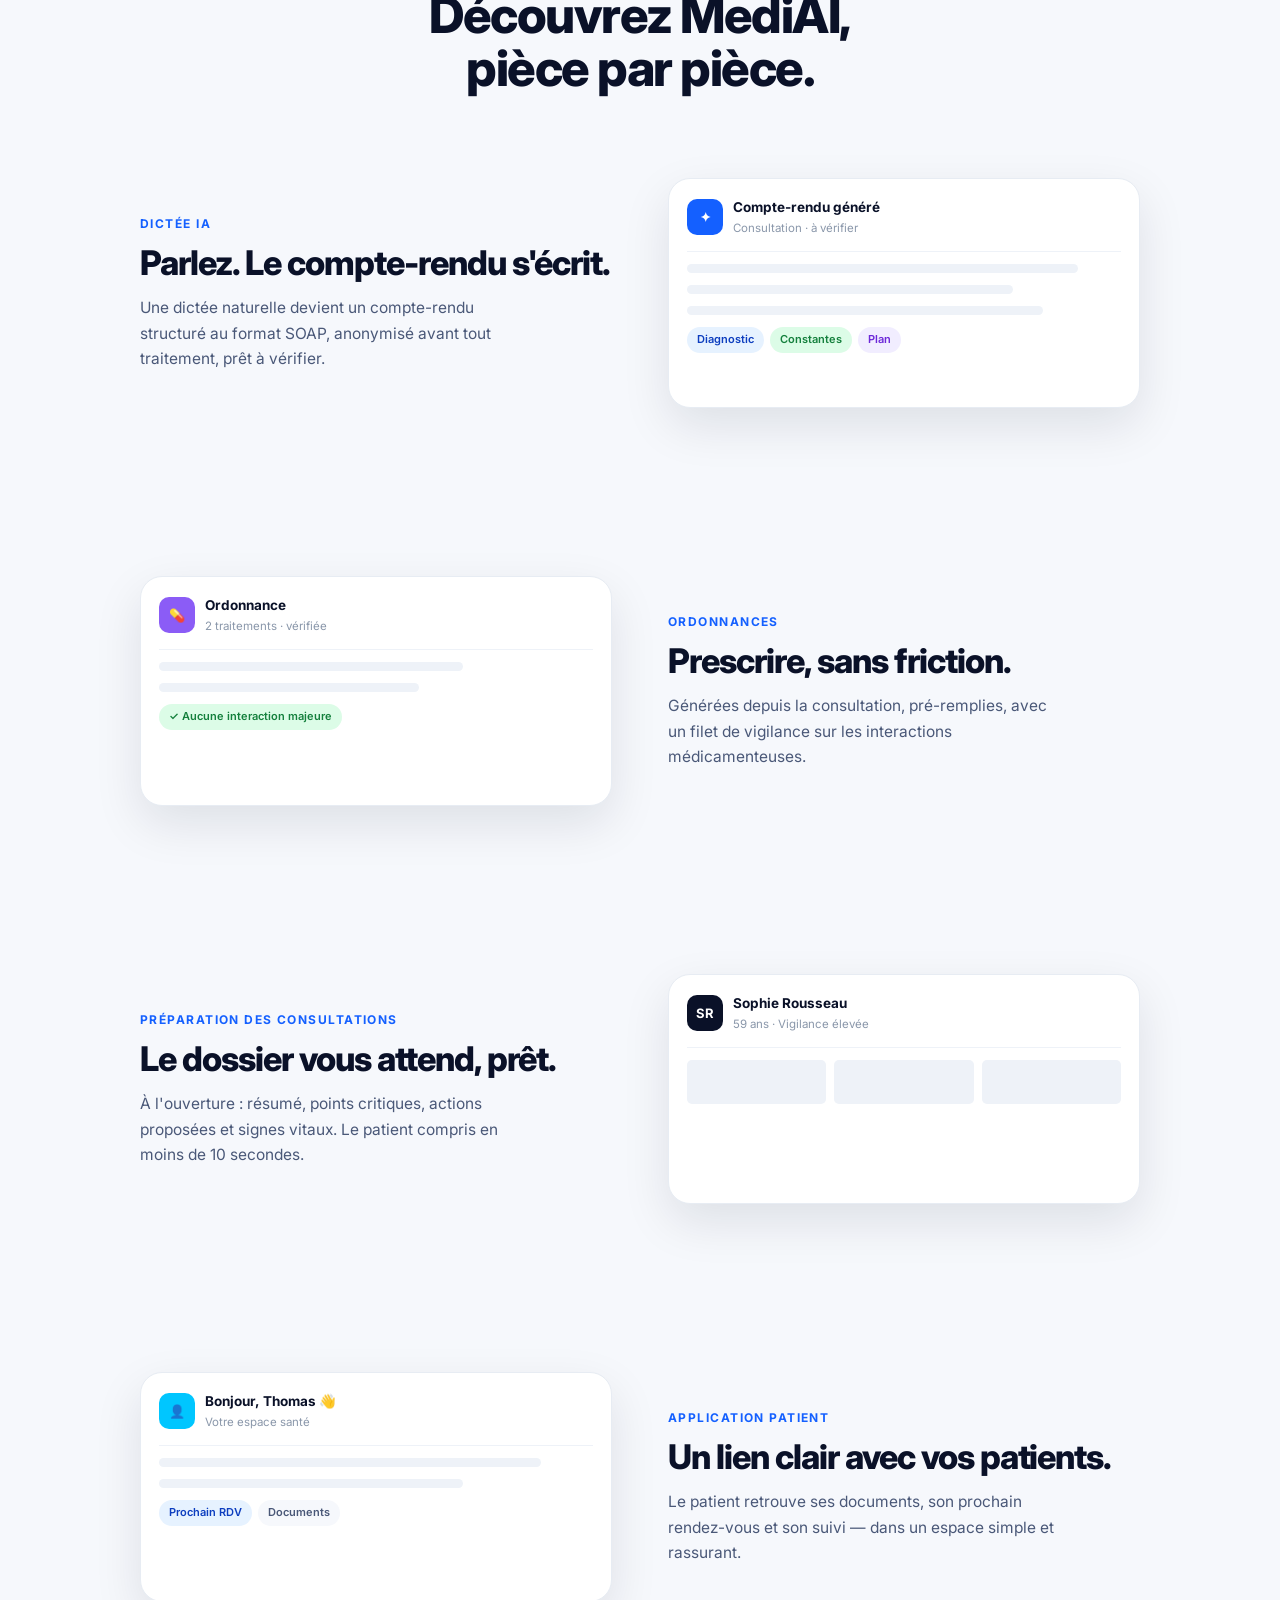
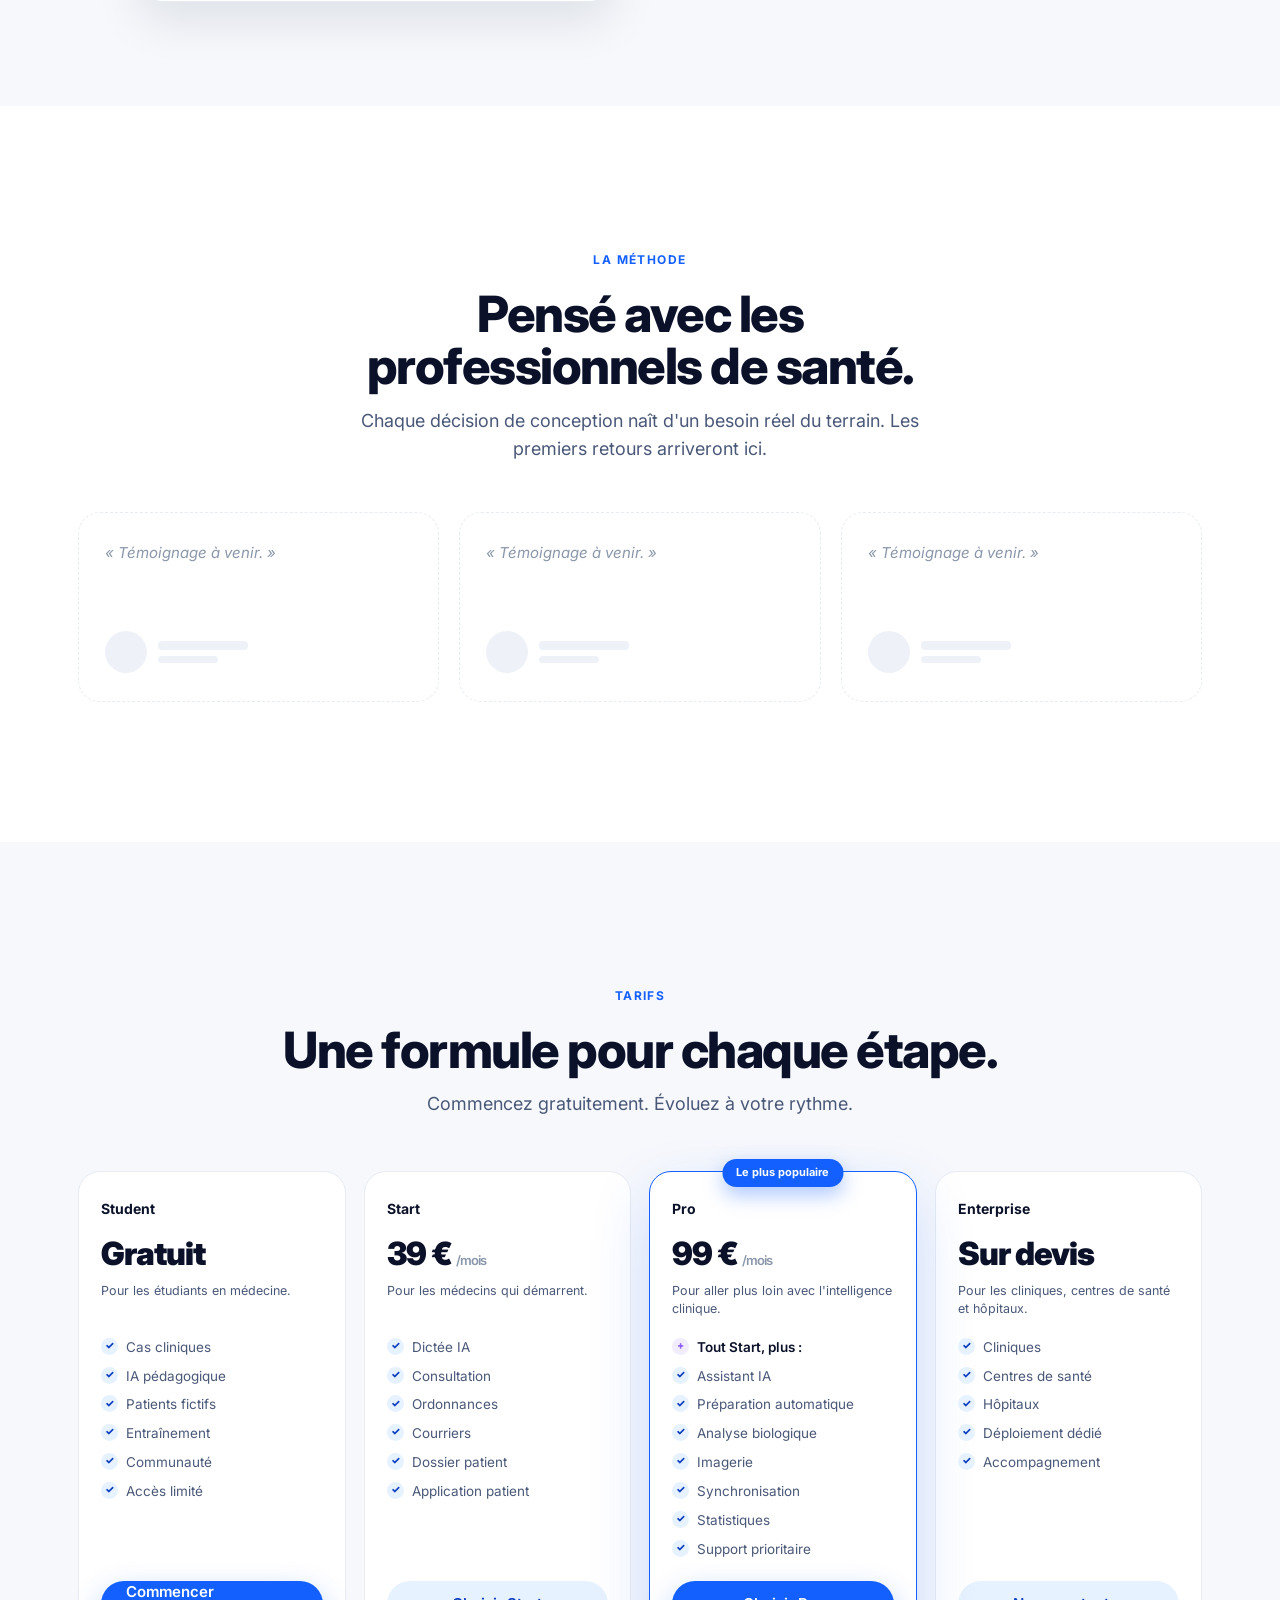
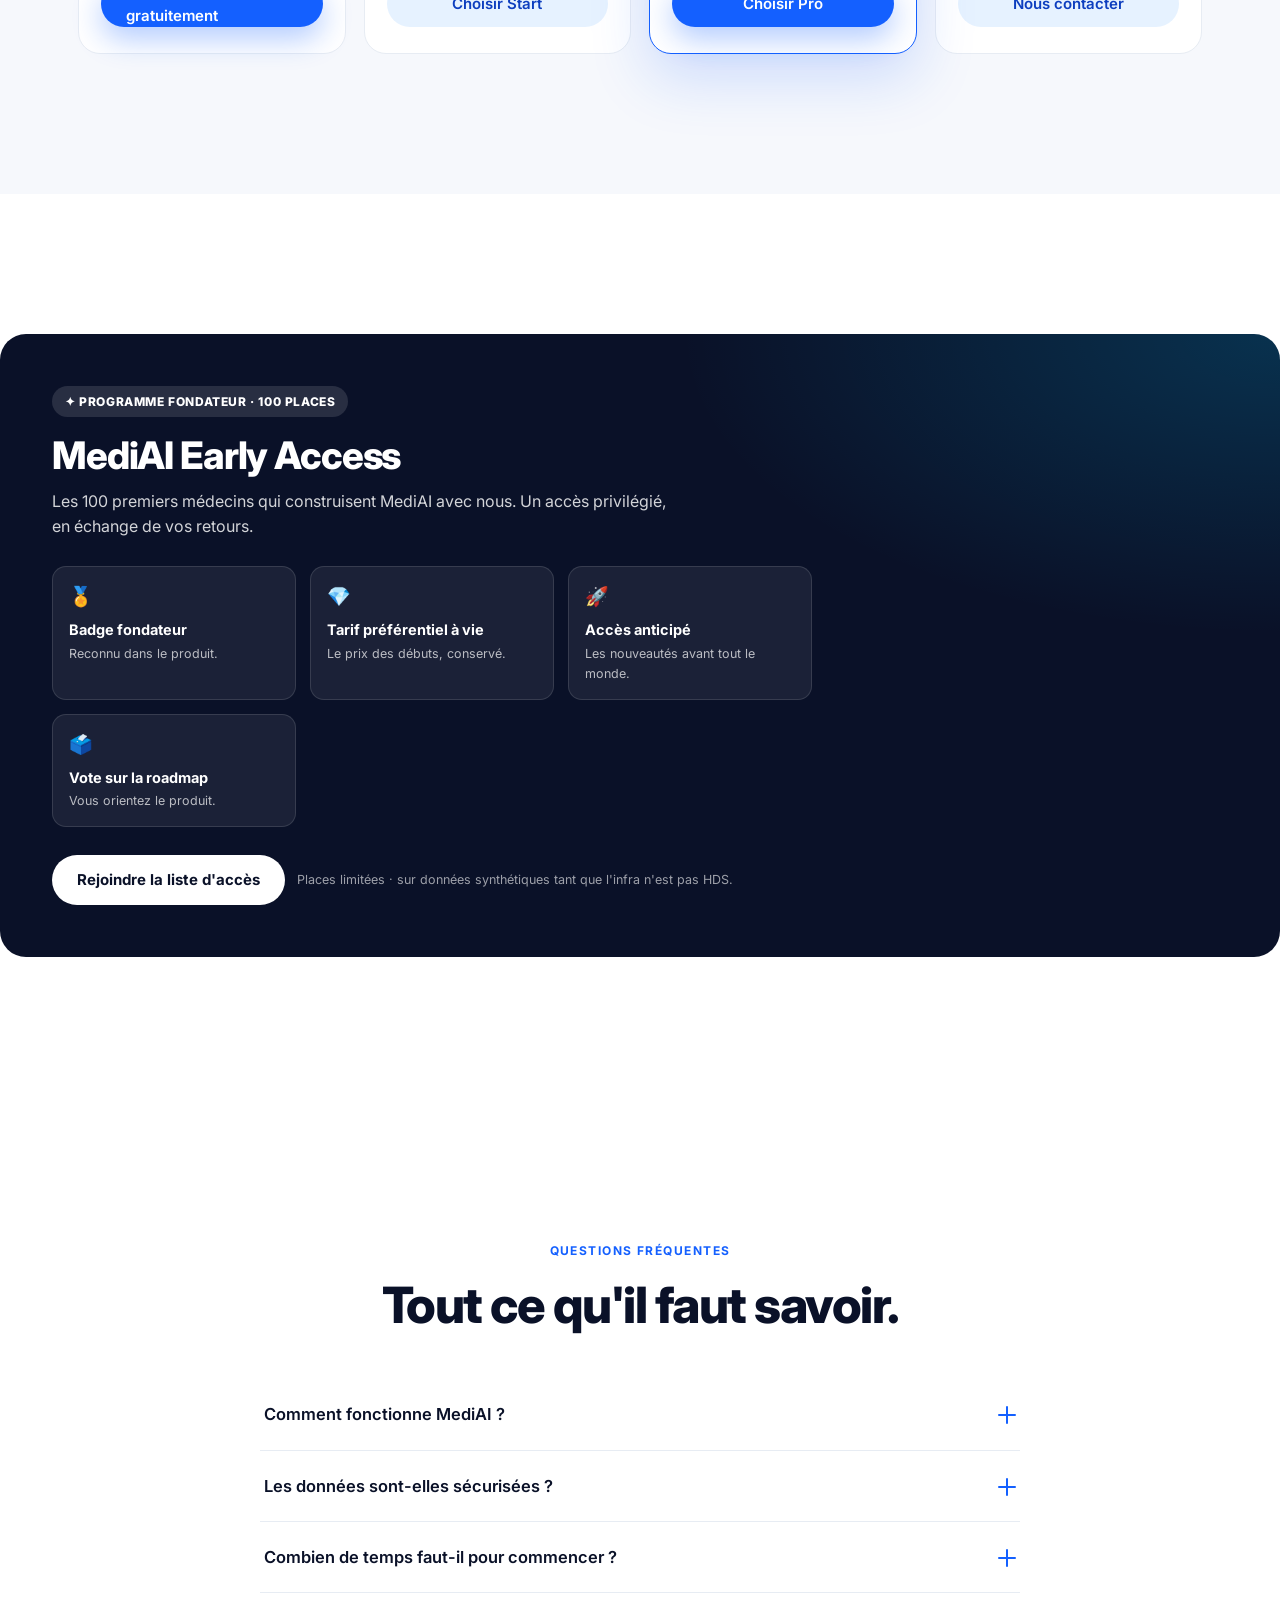
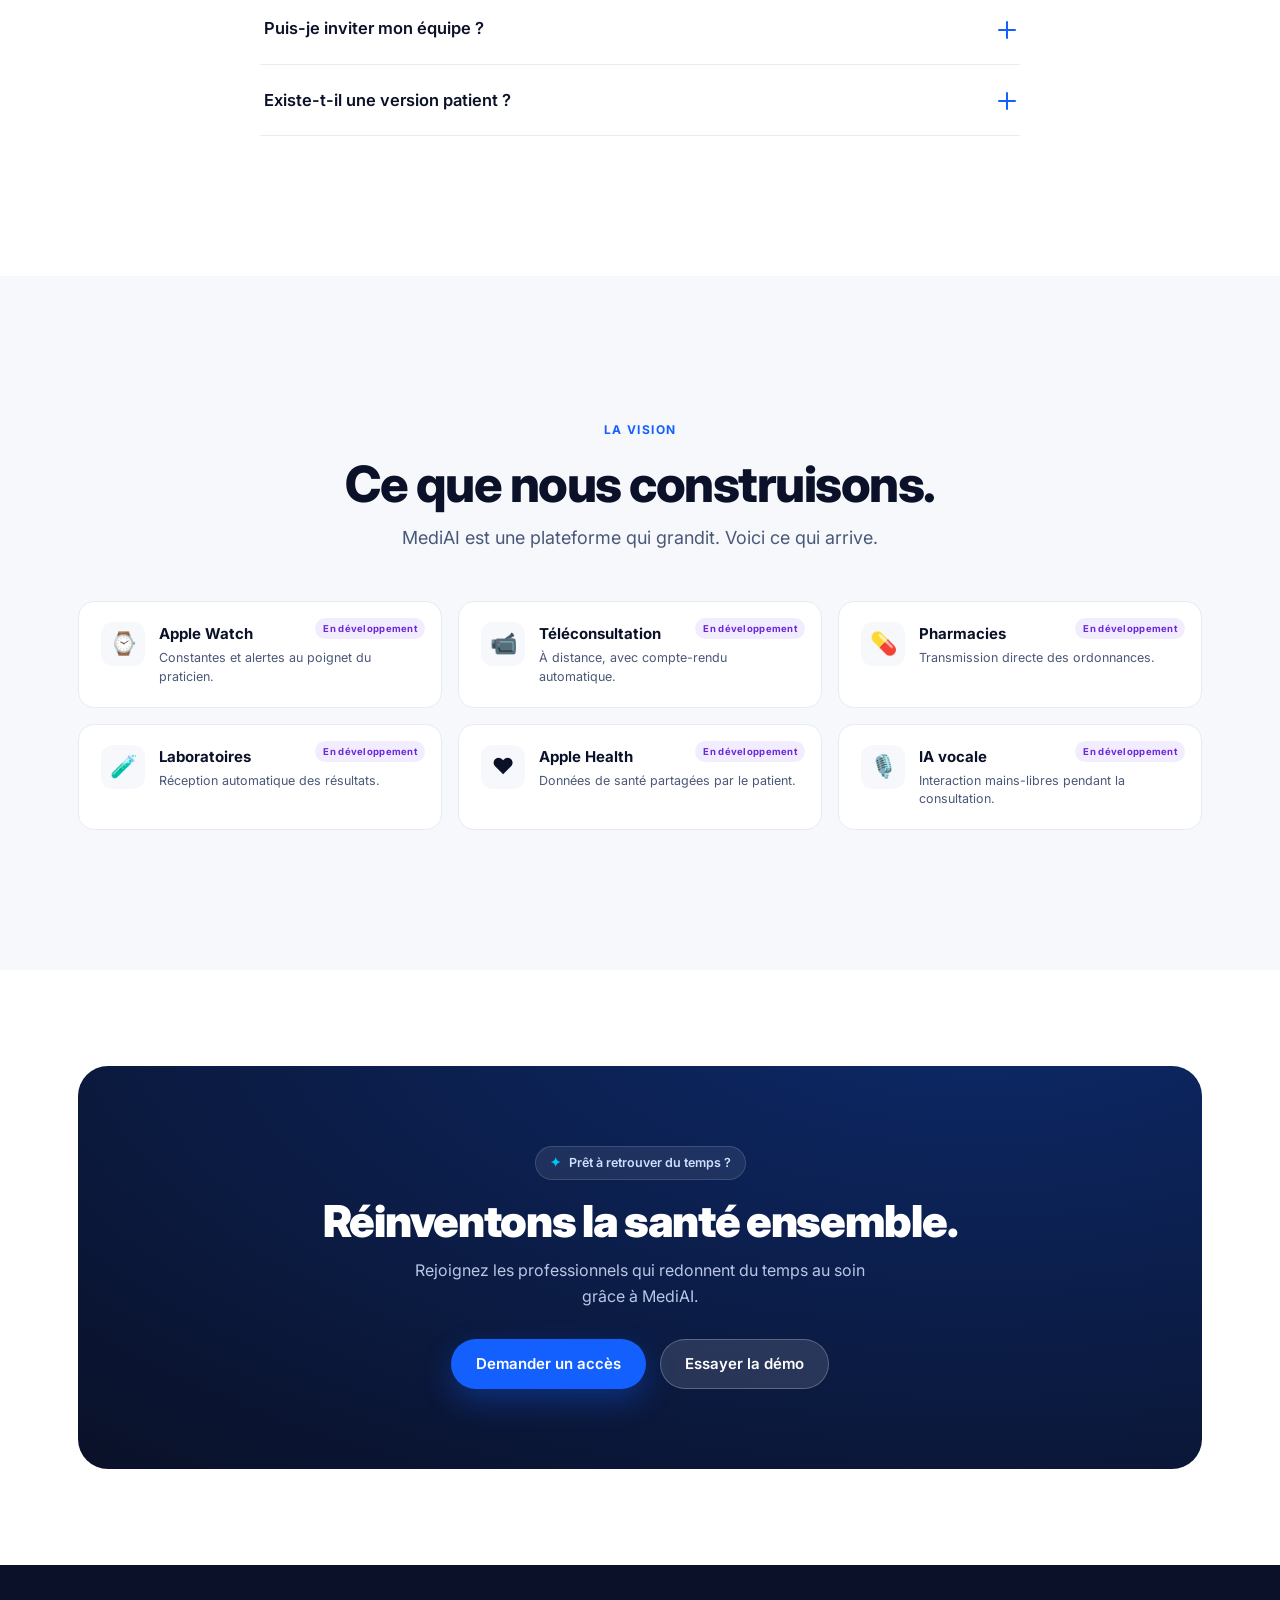
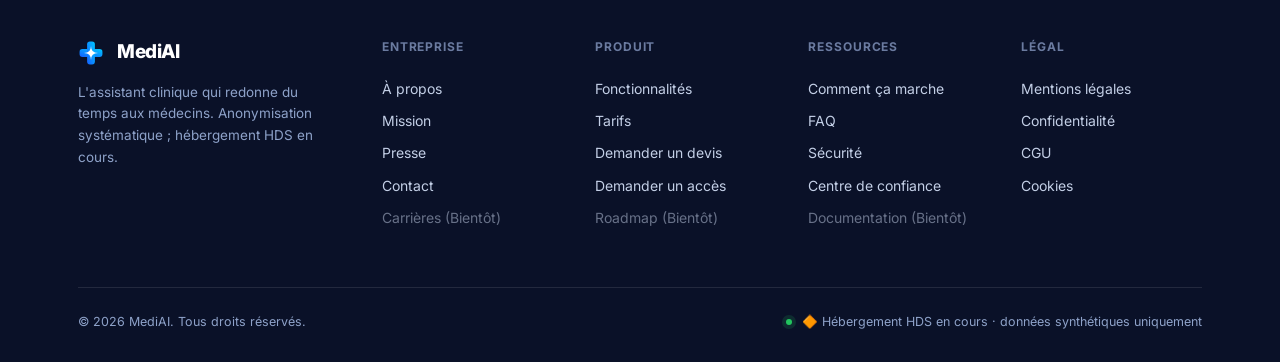
==== commit e65707f8: "Sprint 19 · Trust & Polish — logo, pages marketing, nav & footer, SEO - Logo officiel recréé en SVG " ====
--- a/index.html
+++ b/index.html
@@ -6,7 +6,19 @@
 <title>MediAI — Moins d'administratif. Plus de médecine.</title>
 <meta name="description" content="MediAI est l'assistant clinique qui prépare vos consultations, rédige vos comptes-rendus et vous aide à vous concentrer sur vos patients.">
 <meta name="theme-color" content="#0A1128">
-<link rel="icon" href="assets/logo.png">
+<link rel="icon" type="image/svg+xml" href="/logo.svg">
+<script type="application/ld+json">
+{
+  "@context": "https://schema.org",
+  "@type": "Organization",
+  "name": "MediAI",
+  "url": "https://mediai.fr",
+  "logo": "https://mediai.fr/logo.svg",
+  "description": "Assistant clinique qui prépare les consultations, rédige les comptes-rendus et redonne du temps aux médecins.",
+  "email": "contactmediaifr@gmail.com",
+  "sameAs": ["https://instagram.com"]
+}
+</script>
 <!-- Open Graph / SEO -->
 <meta property="og:type" content="website">
 <meta property="og:site_name" content="MediAI">
@@ -341,13 +353,12 @@
 <!-- ══ HEADER ══ -->
 <header id="hdr">
   <div class="wrap nav">
-    <a href="#top" class="brand"><span class="mk">✚</span> MediAI</a>
+    <a href="#top" class="brand"><img src="/logo.svg" alt="MediAI" style="width:26px;height:26px;vertical-align:middle;margin-right:3px;"> MediAI</a>
     <nav class="nav-links">
-      <a href="#comment">Le produit</a>
-      <a href="#temps">Le temps</a>
-      <a href="#essayer">Essayer</a>
+      <a href="#comment">Produit</a>
       <a href="#pricing">Tarifs</a>
-      <a href="#faq">FAQ</a>
+      <a href="/ressources">Ressources</a>
+      <a href="/entreprise">Entreprise</a>
     </nav>
     <div class="nav-right">
       <a class="nav-login" data-login-choice>Se connecter</a>
@@ -357,7 +368,7 @@
   </div>
 </header>
 <div class="mobile-menu" id="mobileMenu">
-  <a href="#comment">Le produit</a><a href="#temps">Le temps</a><a href="#essayer">Essayer</a><a href="#pricing">Tarifs</a><a href="#faq">FAQ</a>
+  <a href="#comment">Produit</a><a href="#pricing">Tarifs</a><a href="/ressources">Ressources</a><a href="/entreprise">Entreprise</a>
   <a data-login-choice style="color:var(--blue)">Se connecter</a>
   <a href="/app?mode=signup" class="btn btn-primary" style="margin-top:12px;justify-content:center">Demander un accès</a>
 </div>
@@ -570,7 +581,7 @@
       <div class="pcard reveal" data-d="3">
         <div class="pname">Enterprise</div><div class="pprice">Sur devis</div><div class="ptag">Pour les cliniques, centres de santé et hôpitaux.</div>
         <ul class="pfeat"><li>Cliniques</li><li>Centres de santé</li><li>Hôpitaux</li><li>Déploiement dédié</li><li>Accompagnement</li></ul>
-        <a href="#footer" class="btn pbtn-soft">Nous contacter</a>
+        <a href="/entreprise#contact" class="btn pbtn-soft">Nous contacter</a>
       </div>
     </div>
   </div>
@@ -656,17 +667,17 @@
   <div class="wrap">
     <div class="foot-top">
       <div class="foot-brand">
-        <a href="#top" class="brand"><span class="mk">✚</span> MediAI</a>
-        <p>L'assistant clinique qui vous rend du temps pour vos patients.</p>
-      </div>
-      <div class="foot-col"><h4>Produit</h4><a href="#comment">Le produit</a><a href="#essayer">Essayer</a><a href="#pricing">Tarifs</a><a href="#early-access">Early Access</a><a href="/app?mode=signup">Demander un accès</a></div>
-      <div class="foot-col"><h4>Entreprise</h4><a href="#temps">Notre mission</a><a href="#footer">À propos</a><a href="#footer">Contact</a><a href="#footer">Presse</a></div>
-      <div class="foot-col"><h4>Ressources</h4><a href="#comment">Comment ça marche</a><a href="#faq">FAQ</a><a href="/trust">Centre de confiance</a><a href="/trust">Sécurité</a></div>
-      <div class="foot-col"><h4>Légal</h4><a href="#footer">Mentions légales</a><a href="#footer">Confidentialité</a><a href="#footer">CGU</a><a href="/trust">Centre de confiance</a></div>
+        <a href="#top" class="brand"><img src="/logo.svg" alt="MediAI" style="width:26px;height:26px;vertical-align:middle;margin-right:3px;"> MediAI</a>
+        <p>L'assistant clinique qui redonne du temps aux médecins. Anonymisation systématique ; hébergement HDS en cours.</p>
+      </div>
+      <div class="foot-col"><h4>Entreprise</h4><a href="/entreprise">À propos</a><a href="/entreprise#mission">Mission</a><a href="/entreprise#presse">Presse</a><a href="/entreprise#contact">Contact</a><a style="opacity:.5;cursor:default">Carrières (Bientôt)</a></div>
+      <div class="foot-col"><h4>Produit</h4><a href="#comment">Fonctionnalités</a><a href="#pricing">Tarifs</a><a href="/enterprise">Demander un devis</a><a href="/app?mode=signup">Demander un accès</a><a style="opacity:.5;cursor:default">Roadmap (Bientôt)</a></div>
+      <div class="foot-col"><h4>Ressources</h4><a href="/ressources#comment">Comment ça marche</a><a href="/ressources#faq">FAQ</a><a href="/trust">Sécurité</a><a href="/trust">Centre de confiance</a><a style="opacity:.5;cursor:default">Documentation (Bientôt)</a></div>
+      <div class="foot-col"><h4>Légal</h4><a href="/legal#mentions">Mentions légales</a><a href="/legal#confidentialite">Confidentialité</a><a href="/legal#cgu">CGU</a><a href="/legal#cookies">Cookies</a></div>
     </div>
     <div class="foot-bottom">
       <span>© 2026 MediAI. Tous droits réservés.</span>
-      <div class="foot-ver"><span class="foot-dot"></span> <span>Version 0.9.14</span> <span class="foot-tag">Sprint 14</span> <span>· 🔶 HDS en cours</span></div>
+      <div class="foot-ver"><span class="foot-dot"></span> <span>🔶 Hébergement HDS en cours · données synthétiques uniquement</span></div>
     </div>
   </div>
 </footer>
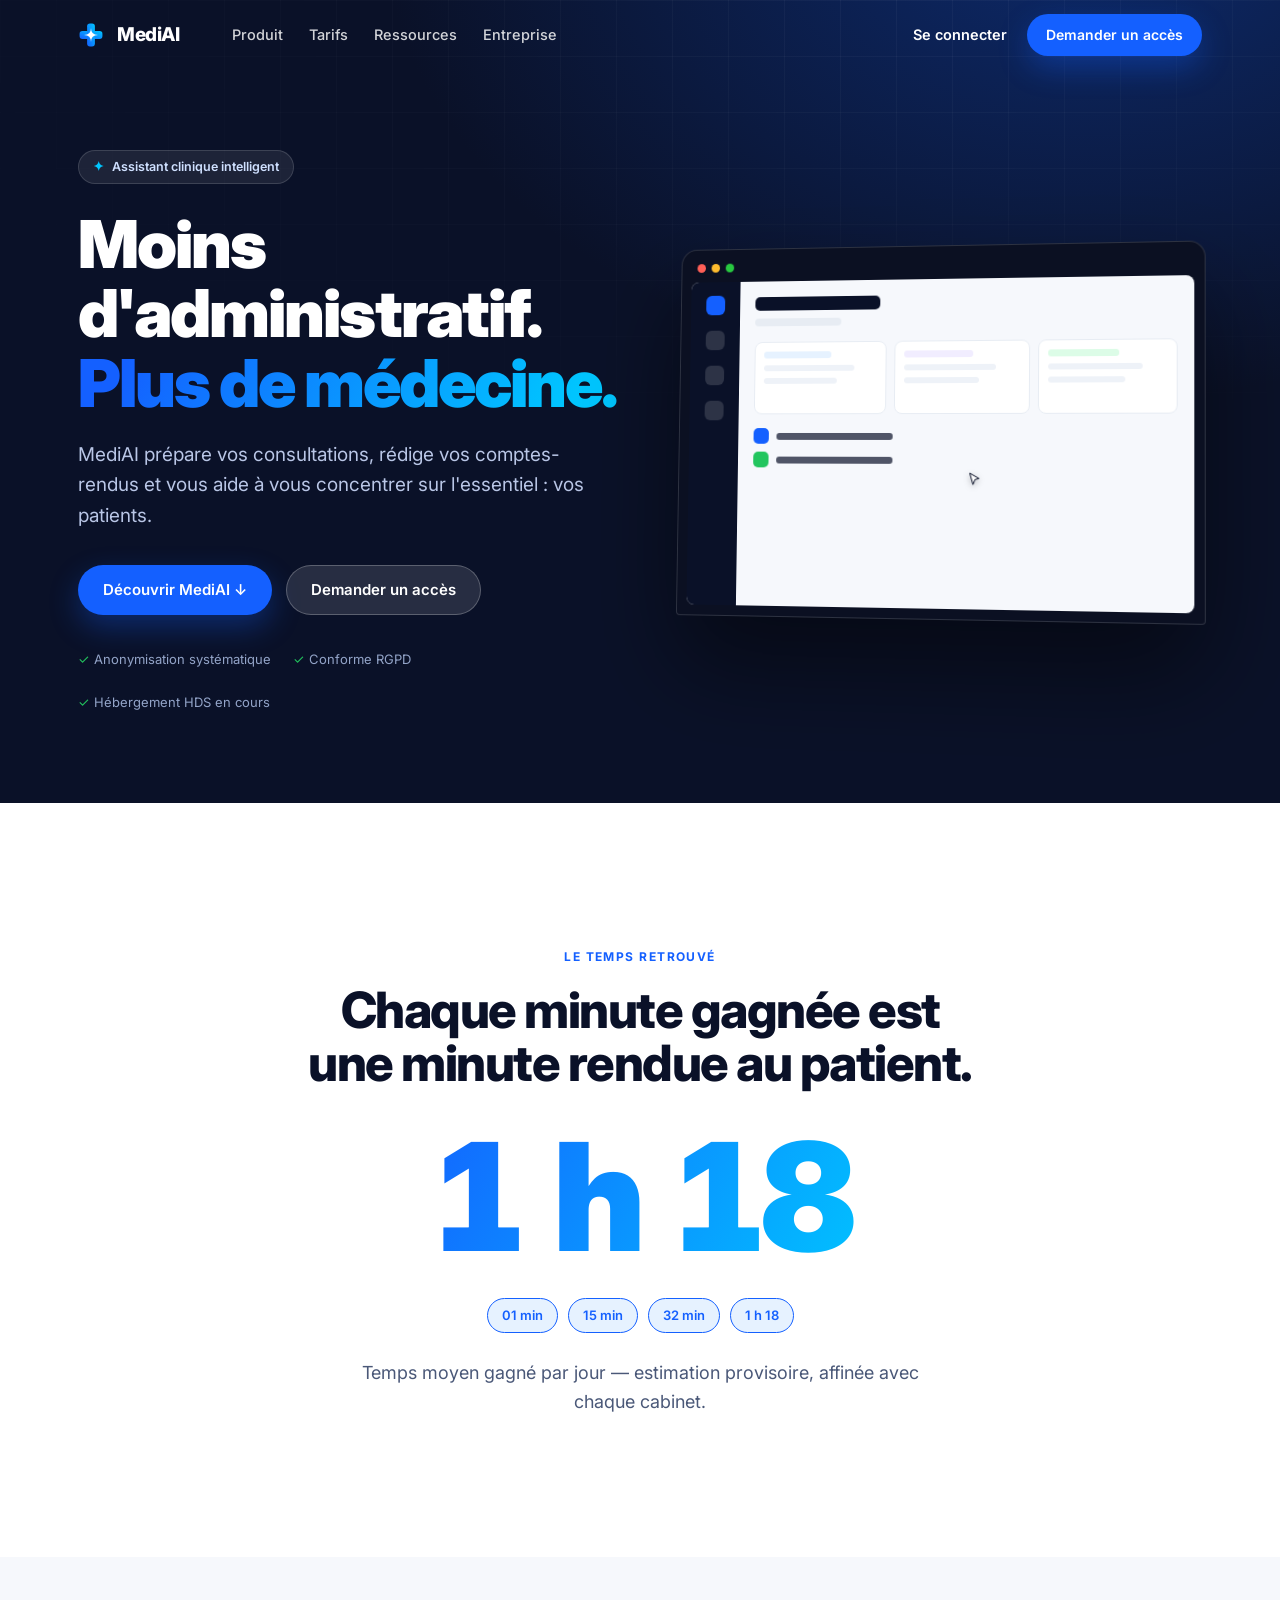
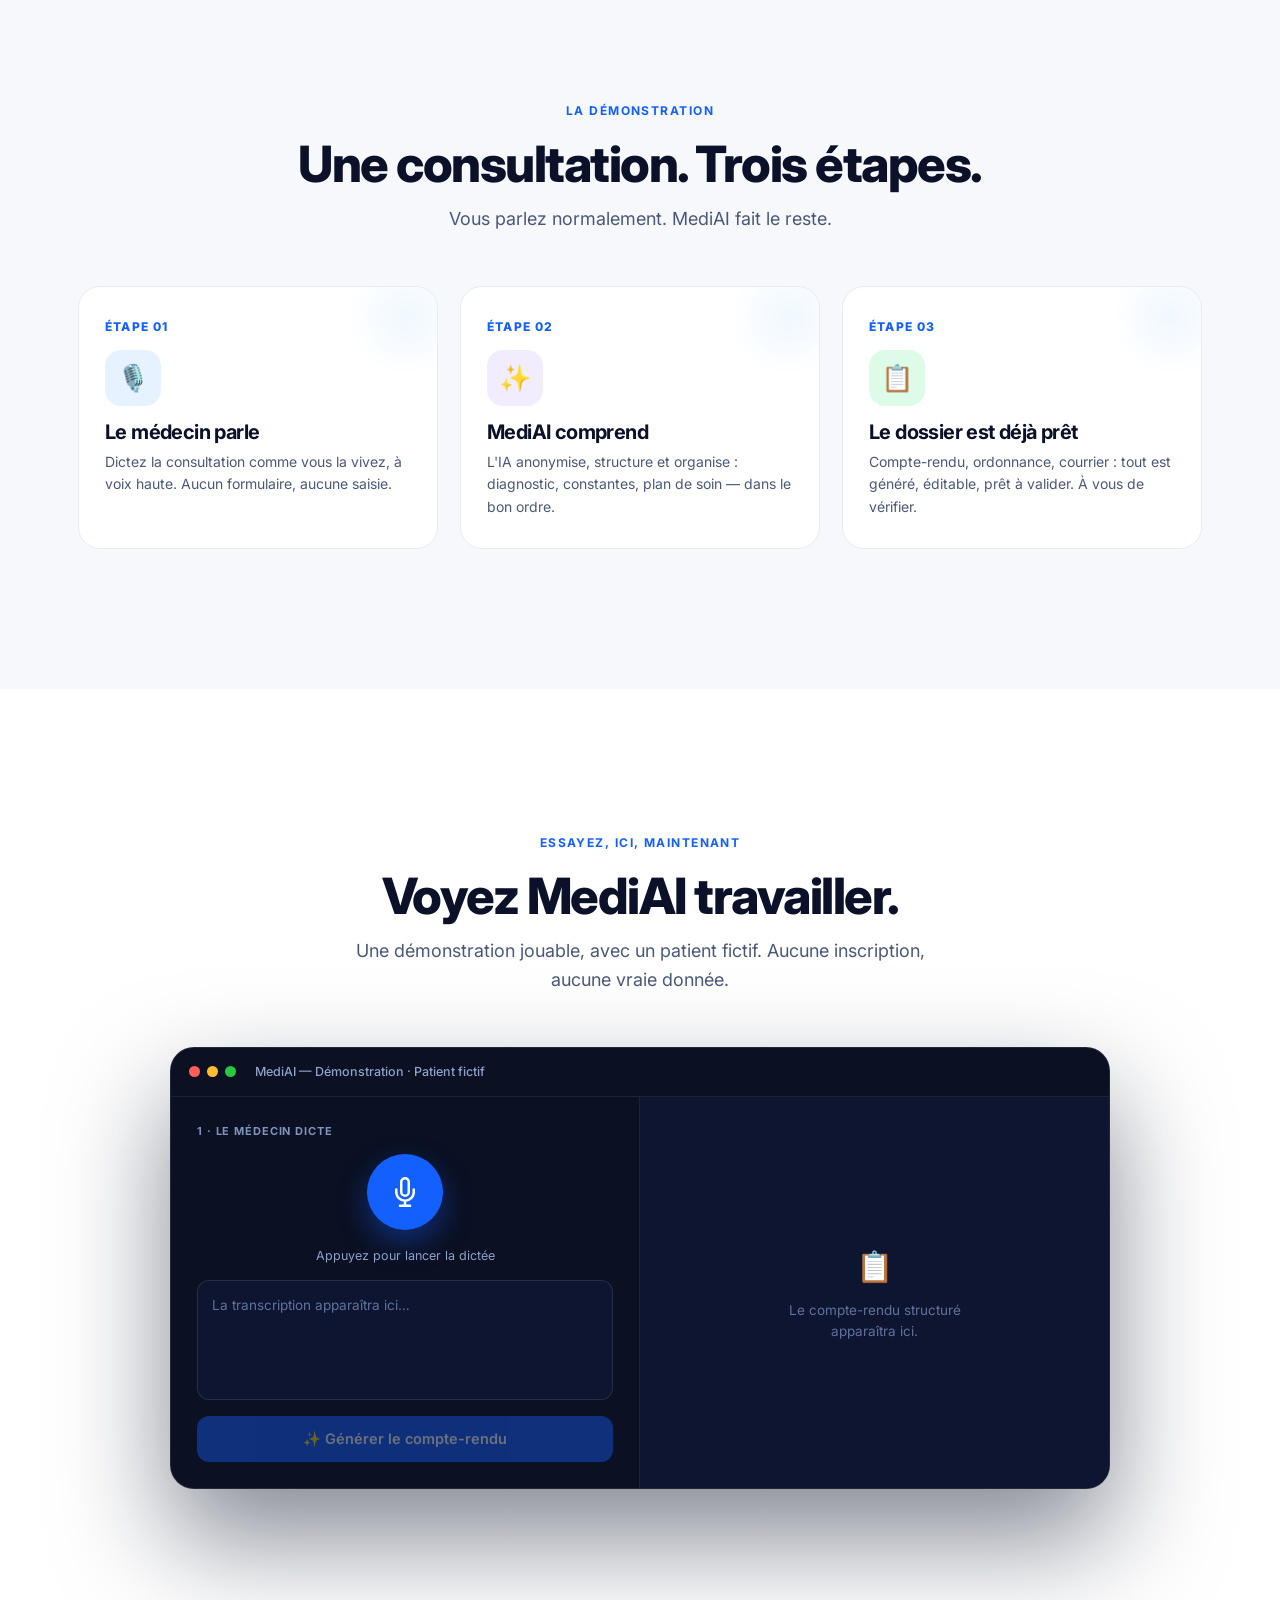
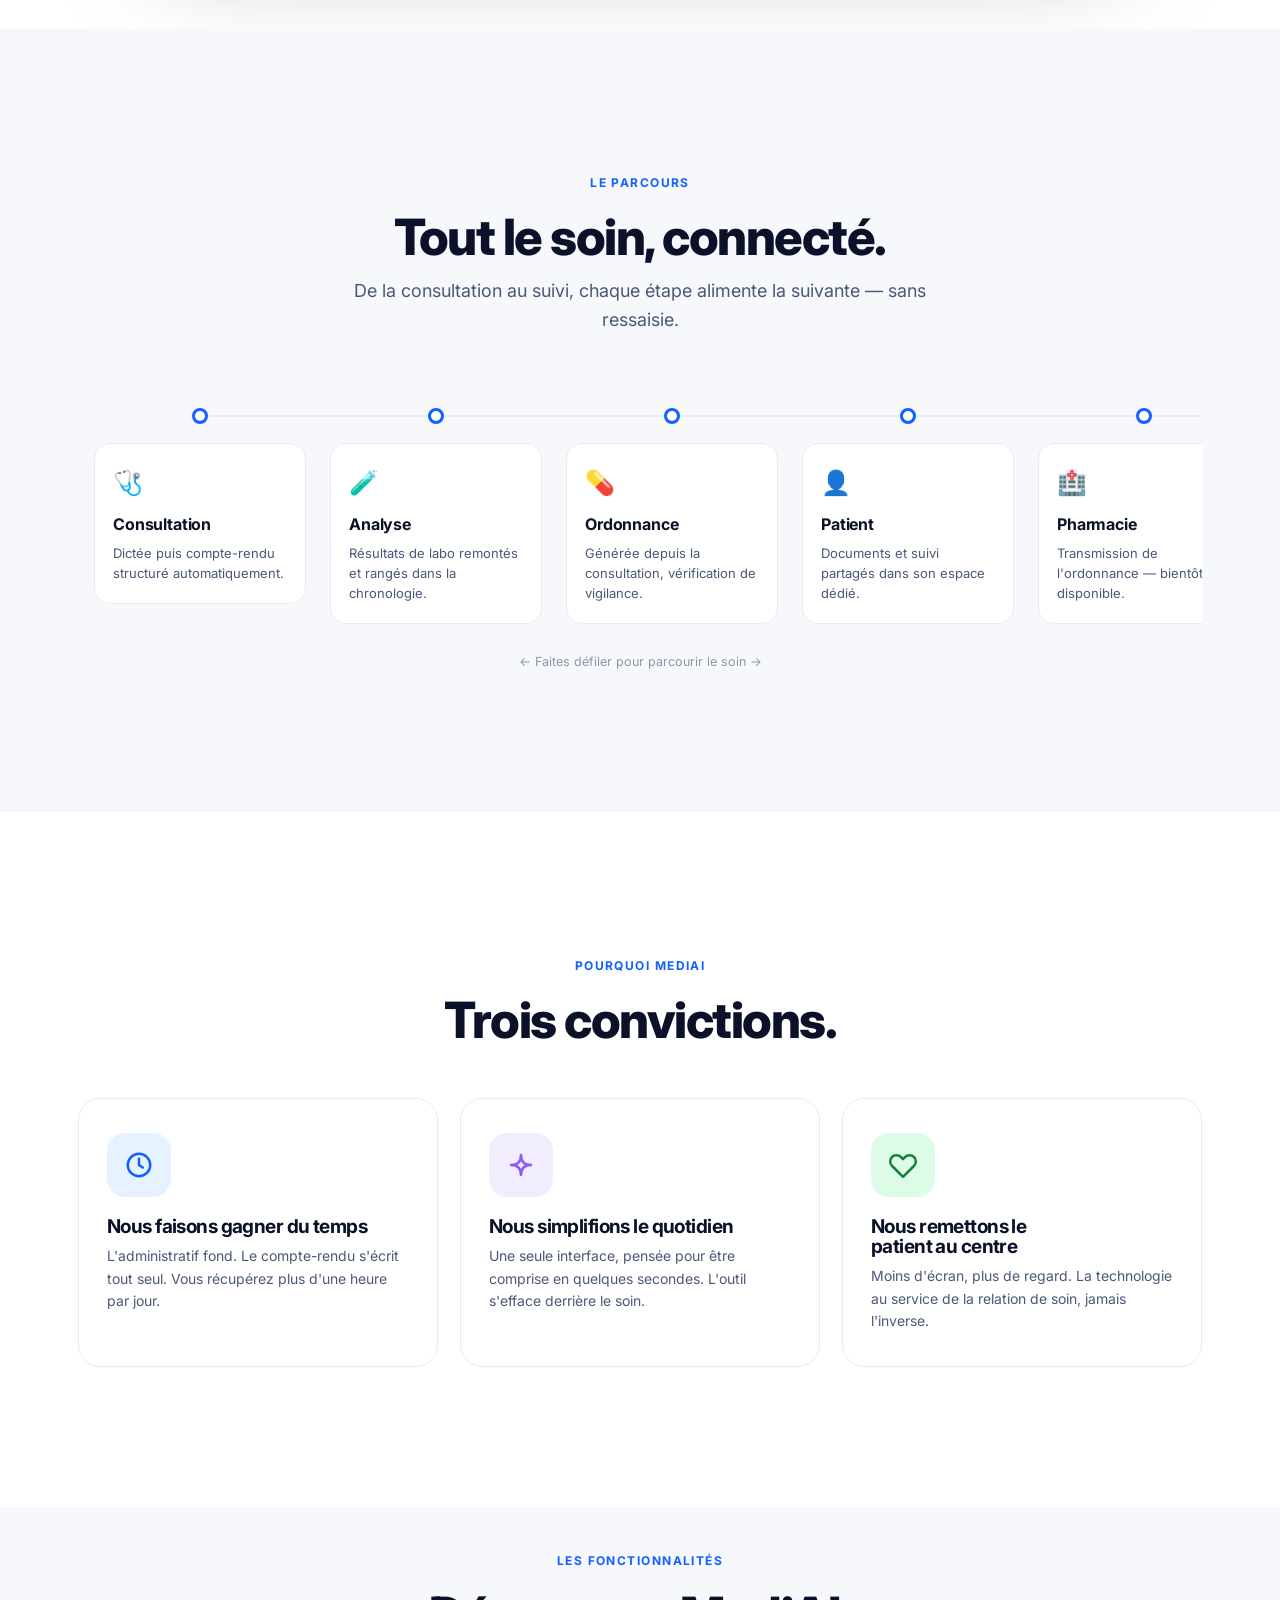
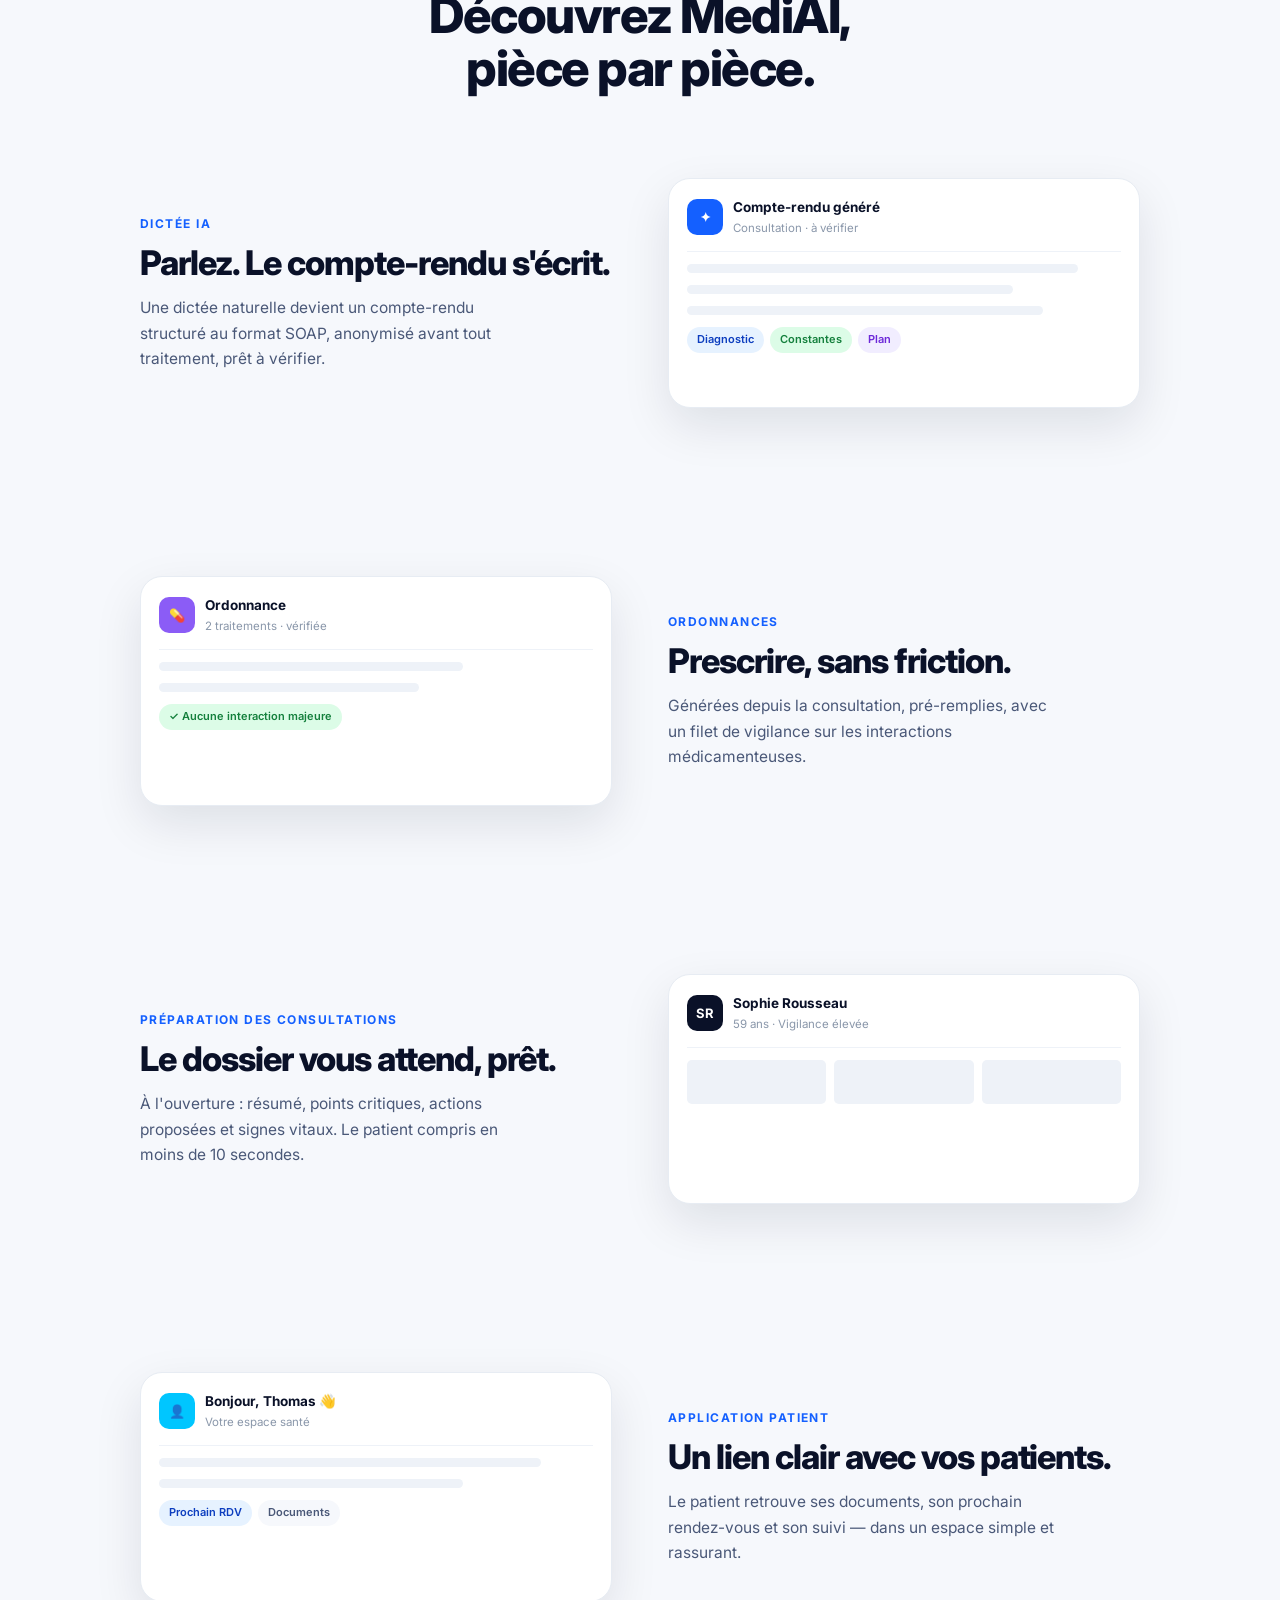
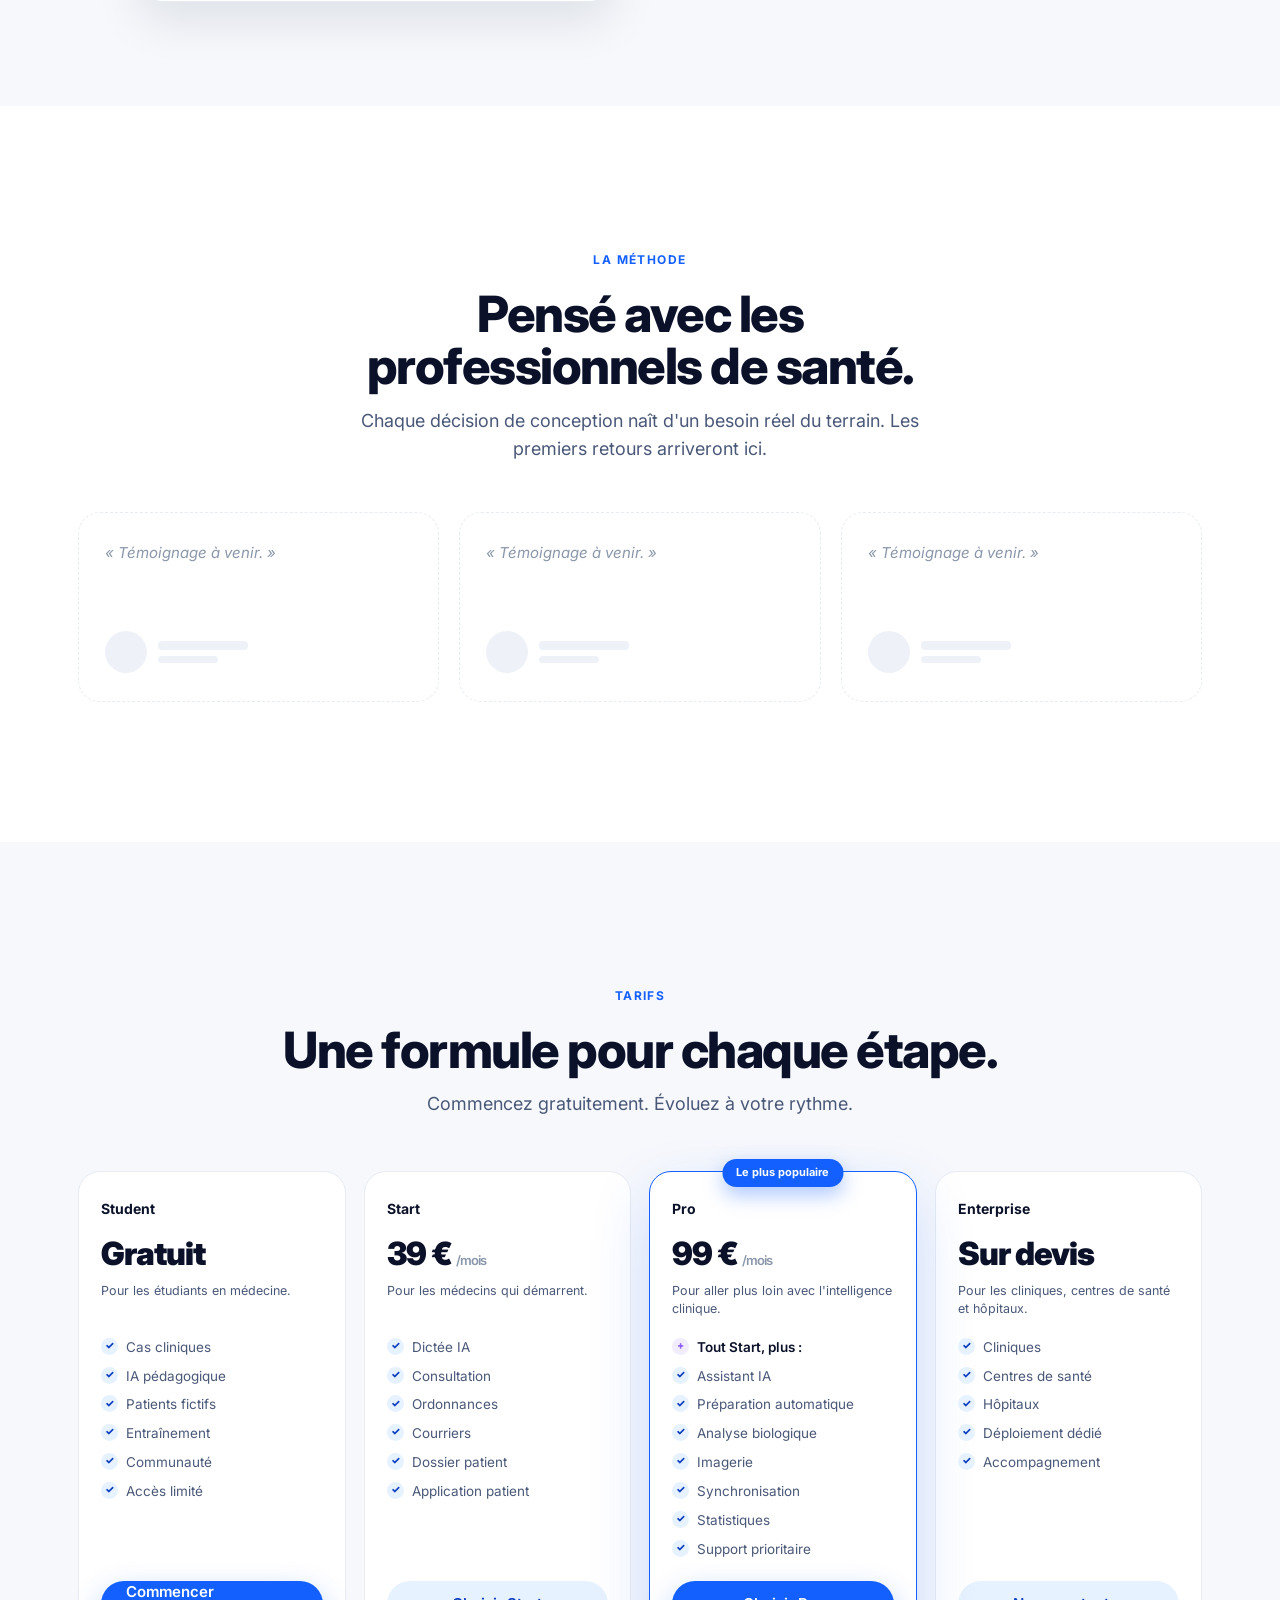
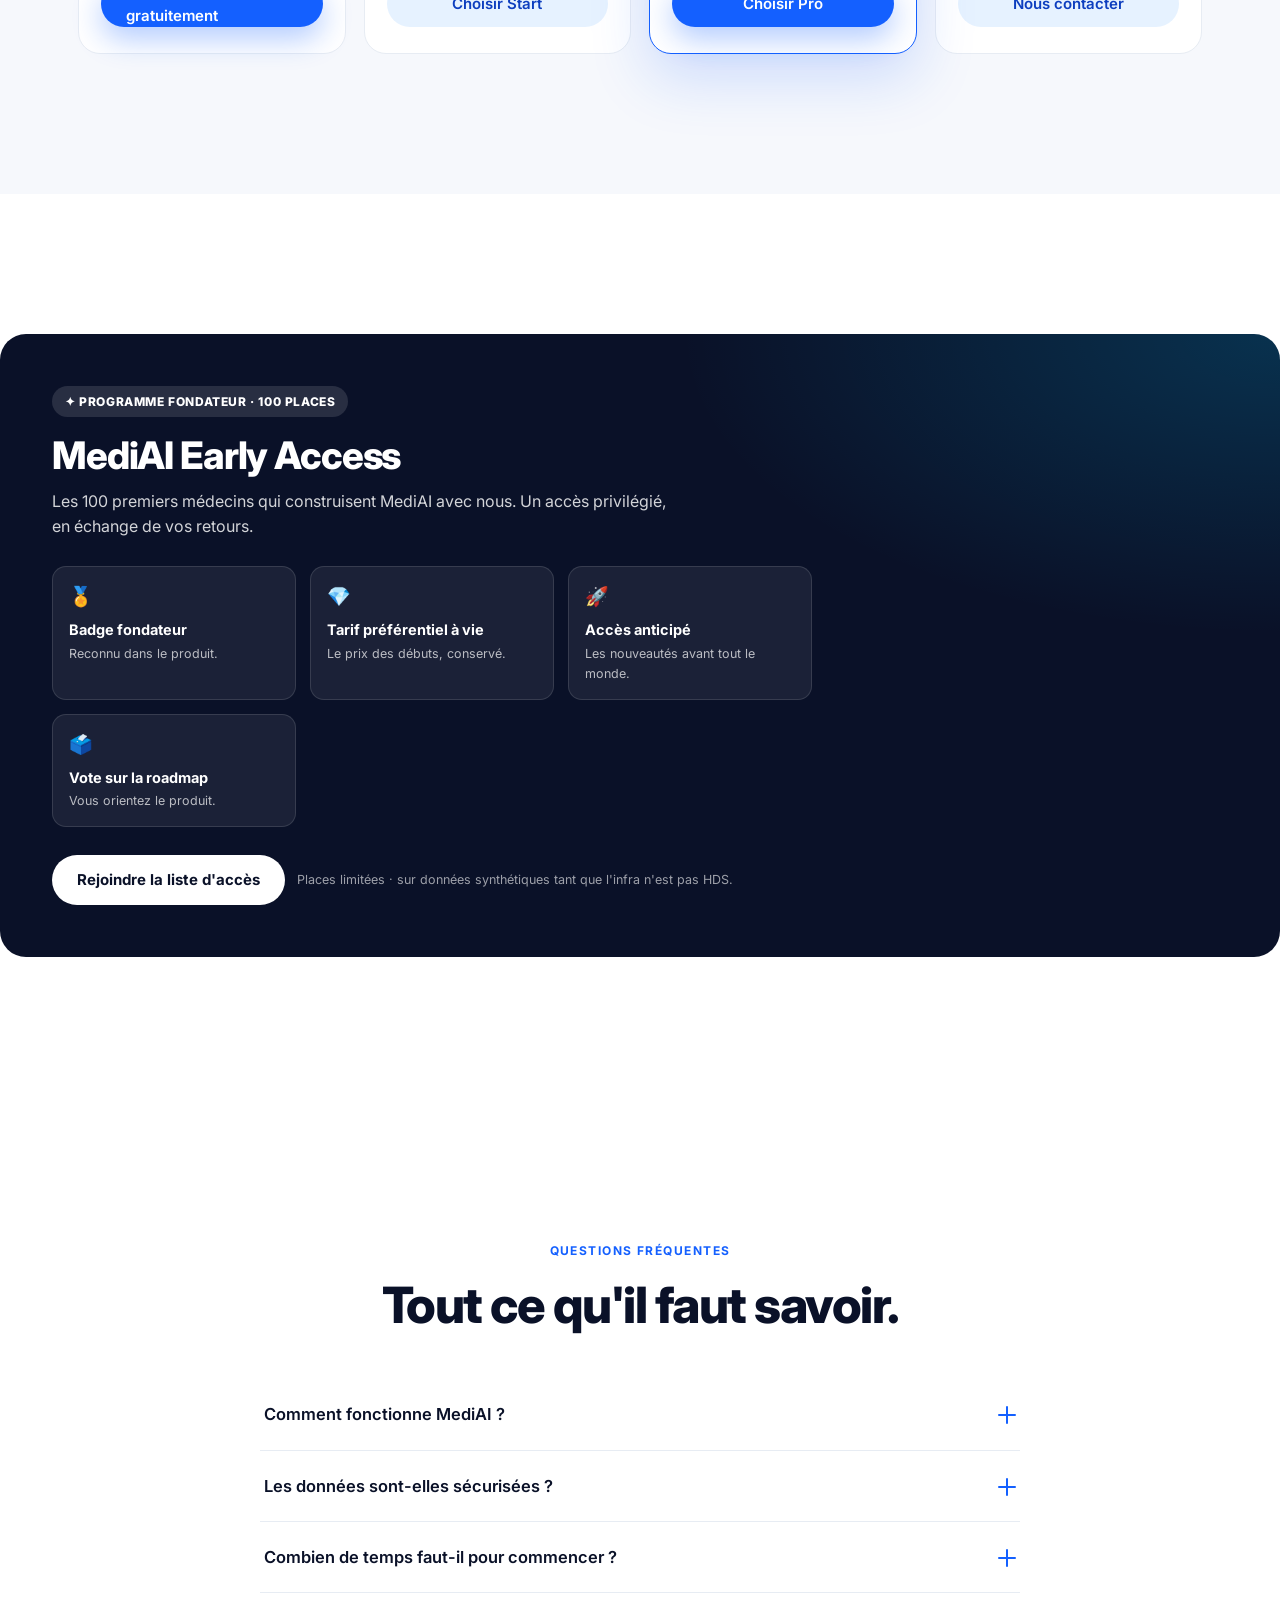
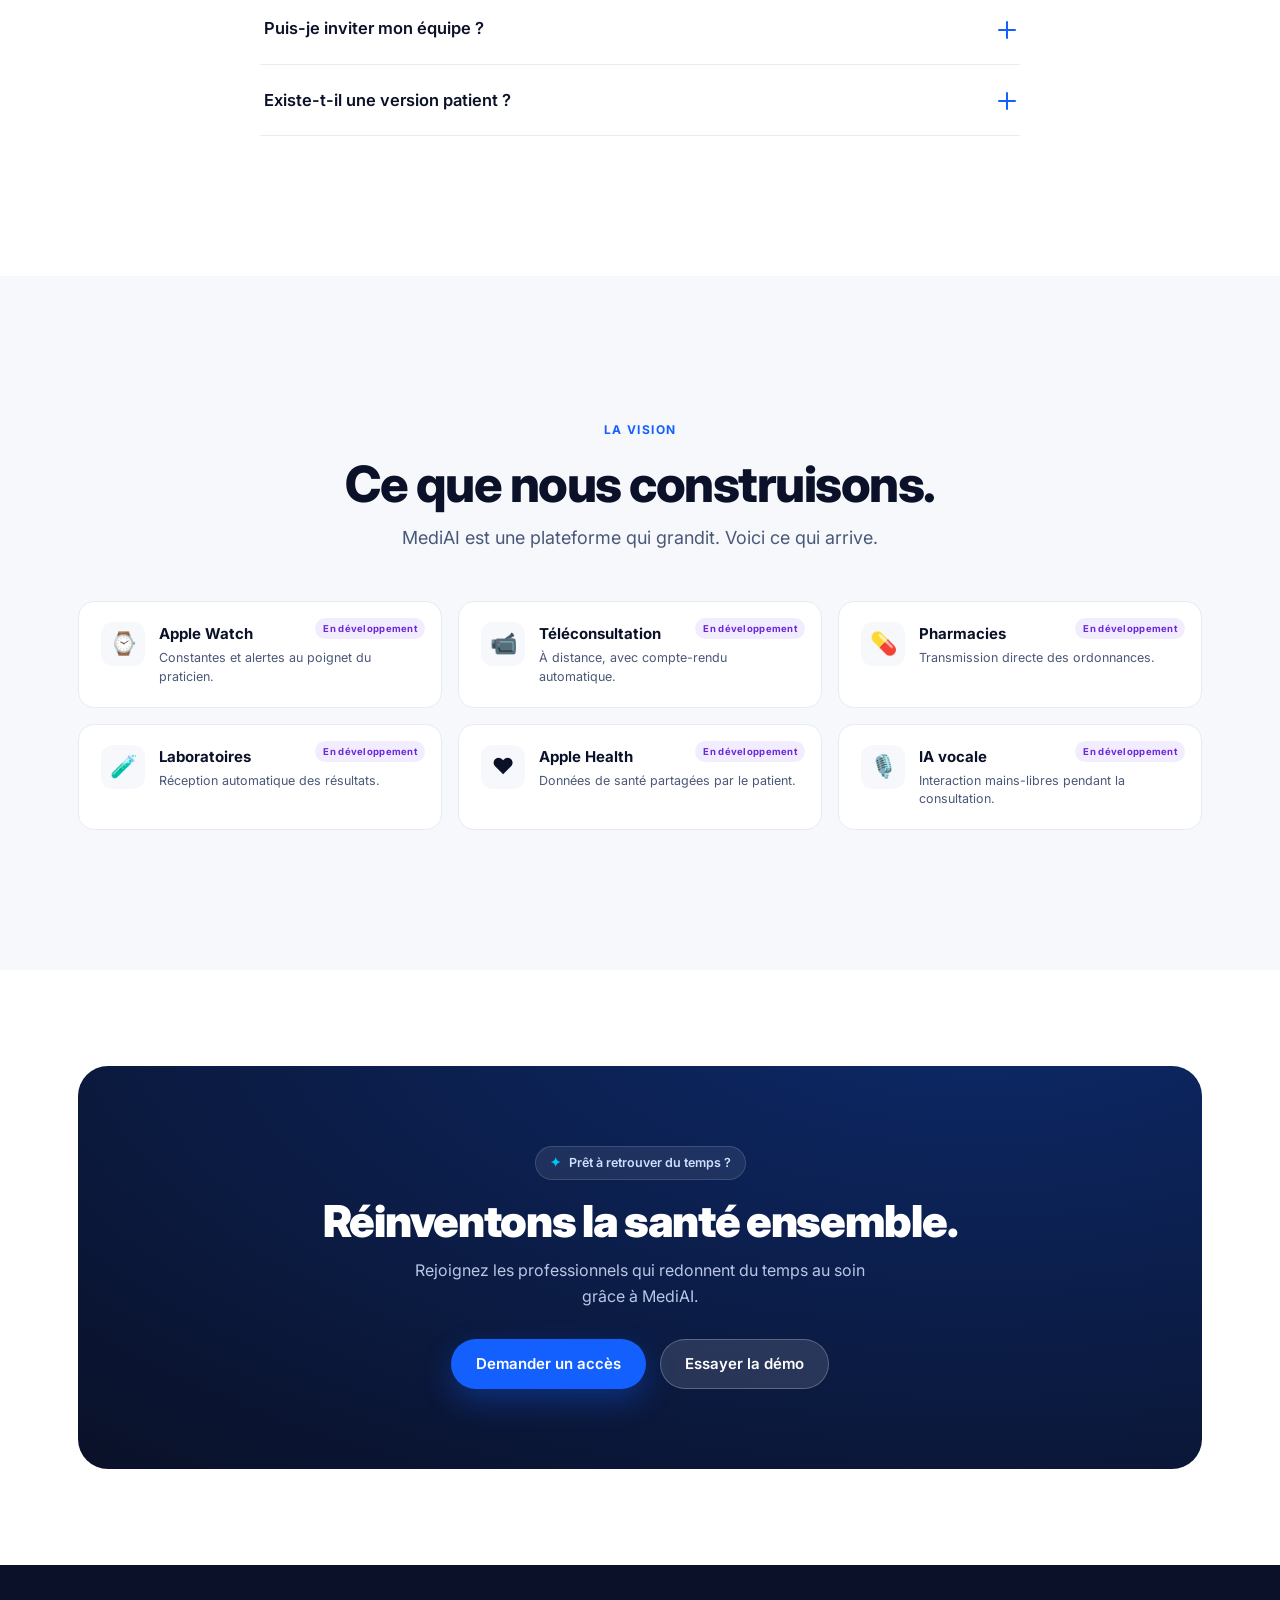
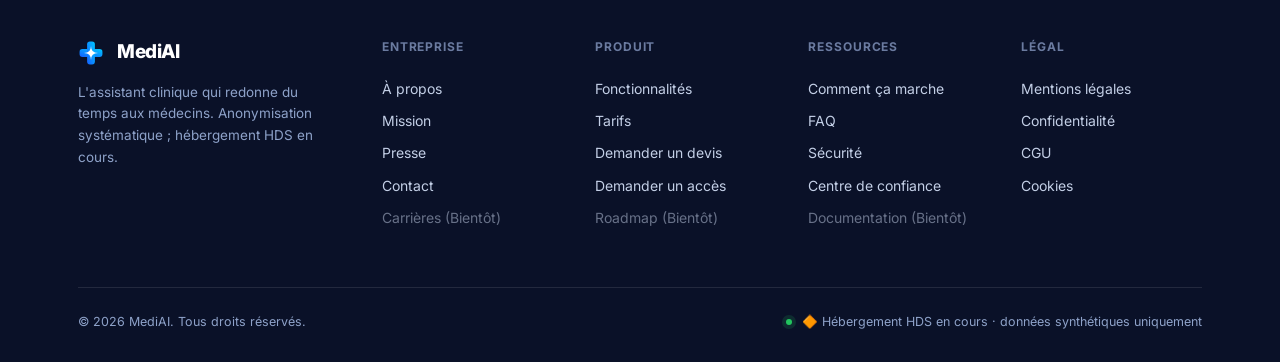
==== commit 21e43f78: "Sprint 19 · Phase 3 — étoile 'Nous simplifions le quotidien' recentrée Chemin SVG asymétrique (axe à" ====
--- a/index.html
+++ b/index.html
@@ -505,7 +505,7 @@
     </div>
     <div class="why-grid">
       <div class="why reveal" data-d="1"><div class="why-ill" style="background:var(--blue-tint)"><svg width="30" height="30" viewBox="0 0 24 24" fill="none" stroke="#1460FF" stroke-width="2" stroke-linecap="round"><circle cx="12" cy="12" r="9"/><path d="M12 7v5l3 2"/></svg></div><h3>Nous faisons gagner du temps</h3><p>L'administratif fond. Le compte-rendu s'écrit tout seul. Vous récupérez plus d'une heure par jour.</p></div>
-      <div class="why reveal" data-d="2"><div class="why-ill" style="background:var(--violet-tint)"><svg width="30" height="30" viewBox="0 0 24 24" fill="none" stroke="#8B5CF6" stroke-width="2" stroke-linecap="round" stroke-linejoin="round"><path d="M12 3l1.9 4.8L18.7 9l-4.8 1.9L12 15.7l-1.9-4.8L5.3 9l4.8-1.2L12 3z"/></svg></div><h3>Nous simplifions le quotidien</h3><p>Une seule interface, pensée pour être comprise en quelques secondes. L'outil s'efface derrière le soin.</p></div>
+      <div class="why reveal" data-d="2"><div class="why-ill" style="background:var(--violet-tint)"><svg width="30" height="30" viewBox="0 0 24 24" fill="none" stroke="#8B5CF6" stroke-width="2" stroke-linecap="round" stroke-linejoin="round"><path d="M12 4 Q12 12 20 12 Q12 12 12 20 Q12 12 4 12 Q12 12 12 4 Z"/></svg></div><h3>Nous simplifions le quotidien</h3><p>Une seule interface, pensée pour être comprise en quelques secondes. L'outil s'efface derrière le soin.</p></div>
       <div class="why reveal" data-d="3"><div class="why-ill" style="background:var(--green-tint)"><svg width="30" height="30" viewBox="0 0 24 24" fill="none" stroke="#15803D" stroke-width="2" stroke-linecap="round" stroke-linejoin="round"><path d="M20.8 5.6a5 5 0 0 0-7.1 0L12 7.3l-1.7-1.7a5 5 0 0 0-7.1 7.1l1.7 1.7L12 21.5l7.1-7.1 1.7-1.7a5 5 0 0 0 0-7.1z"/></svg></div><h3>Nous remettons le patient au centre</h3><p>Moins d'écran, plus de regard. La technologie au service de la relation de soin, jamais l'inverse.</p></div>
     </div>
   </div>
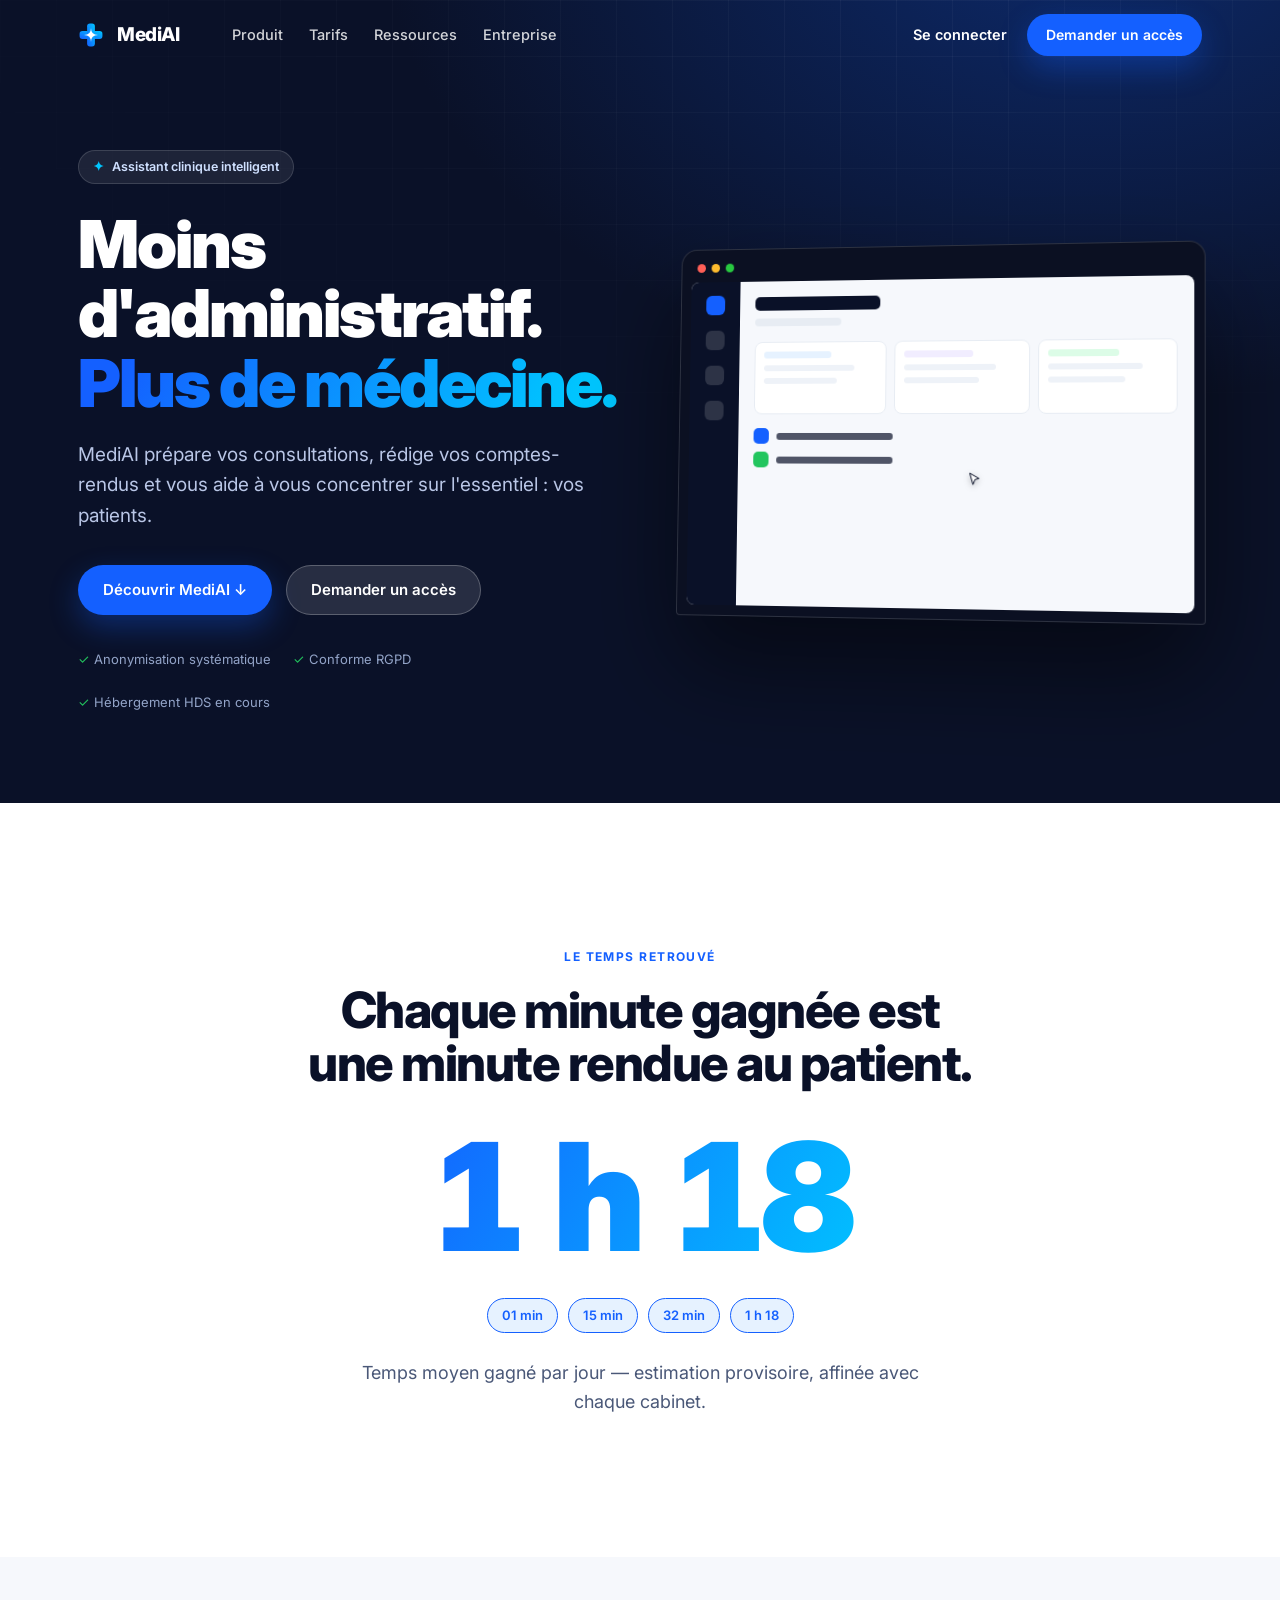
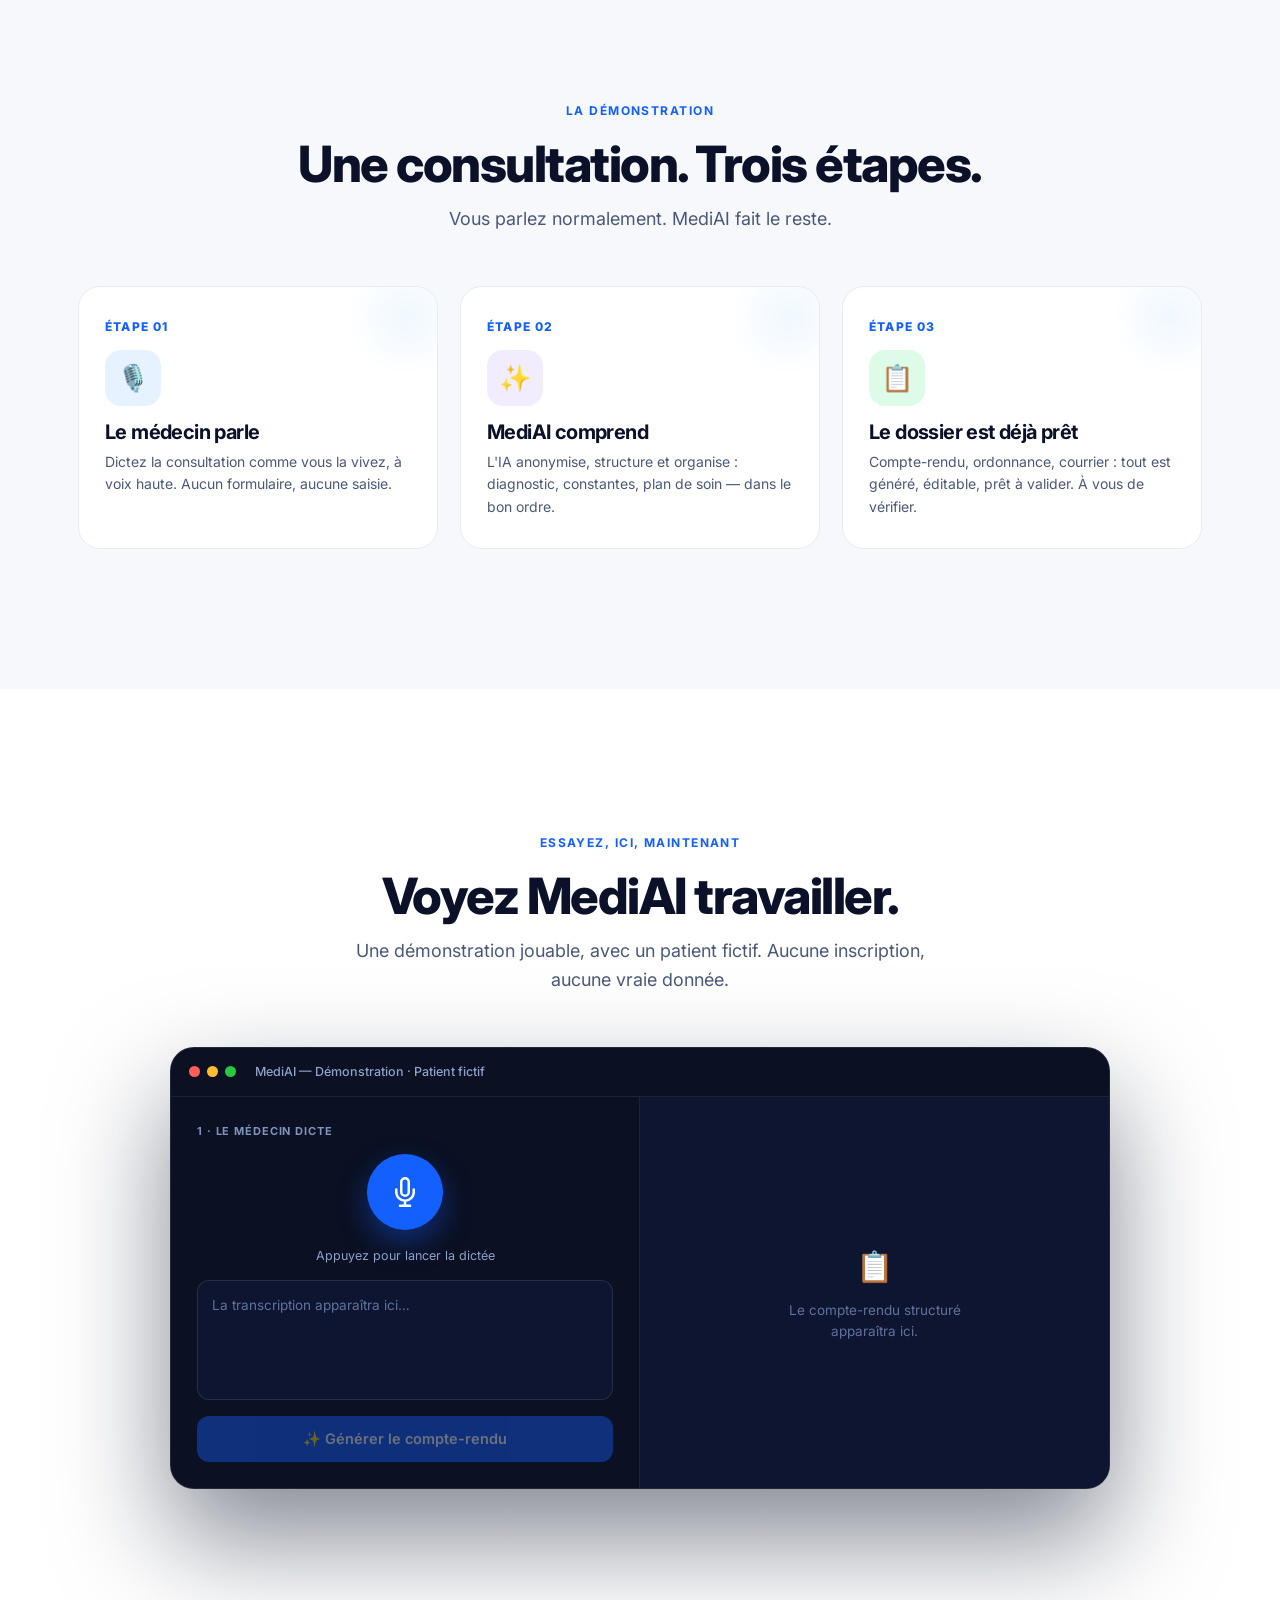
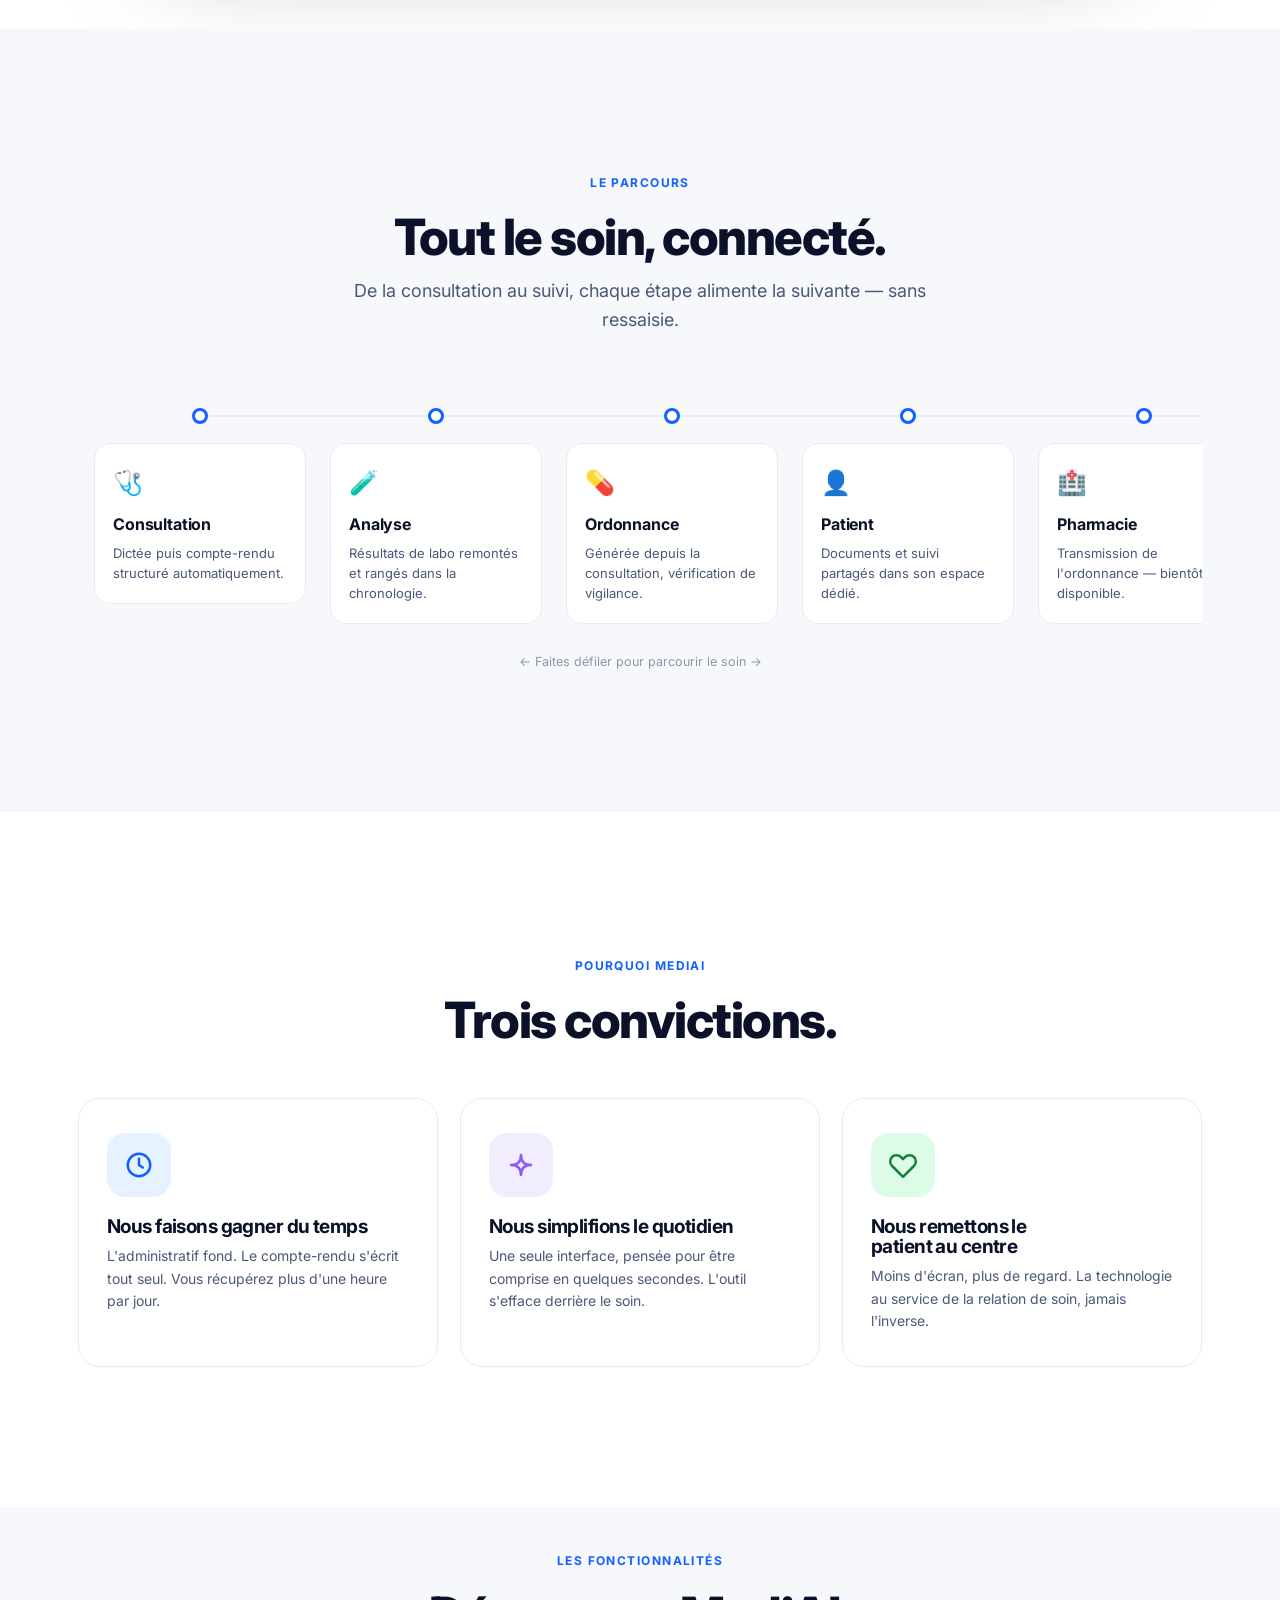
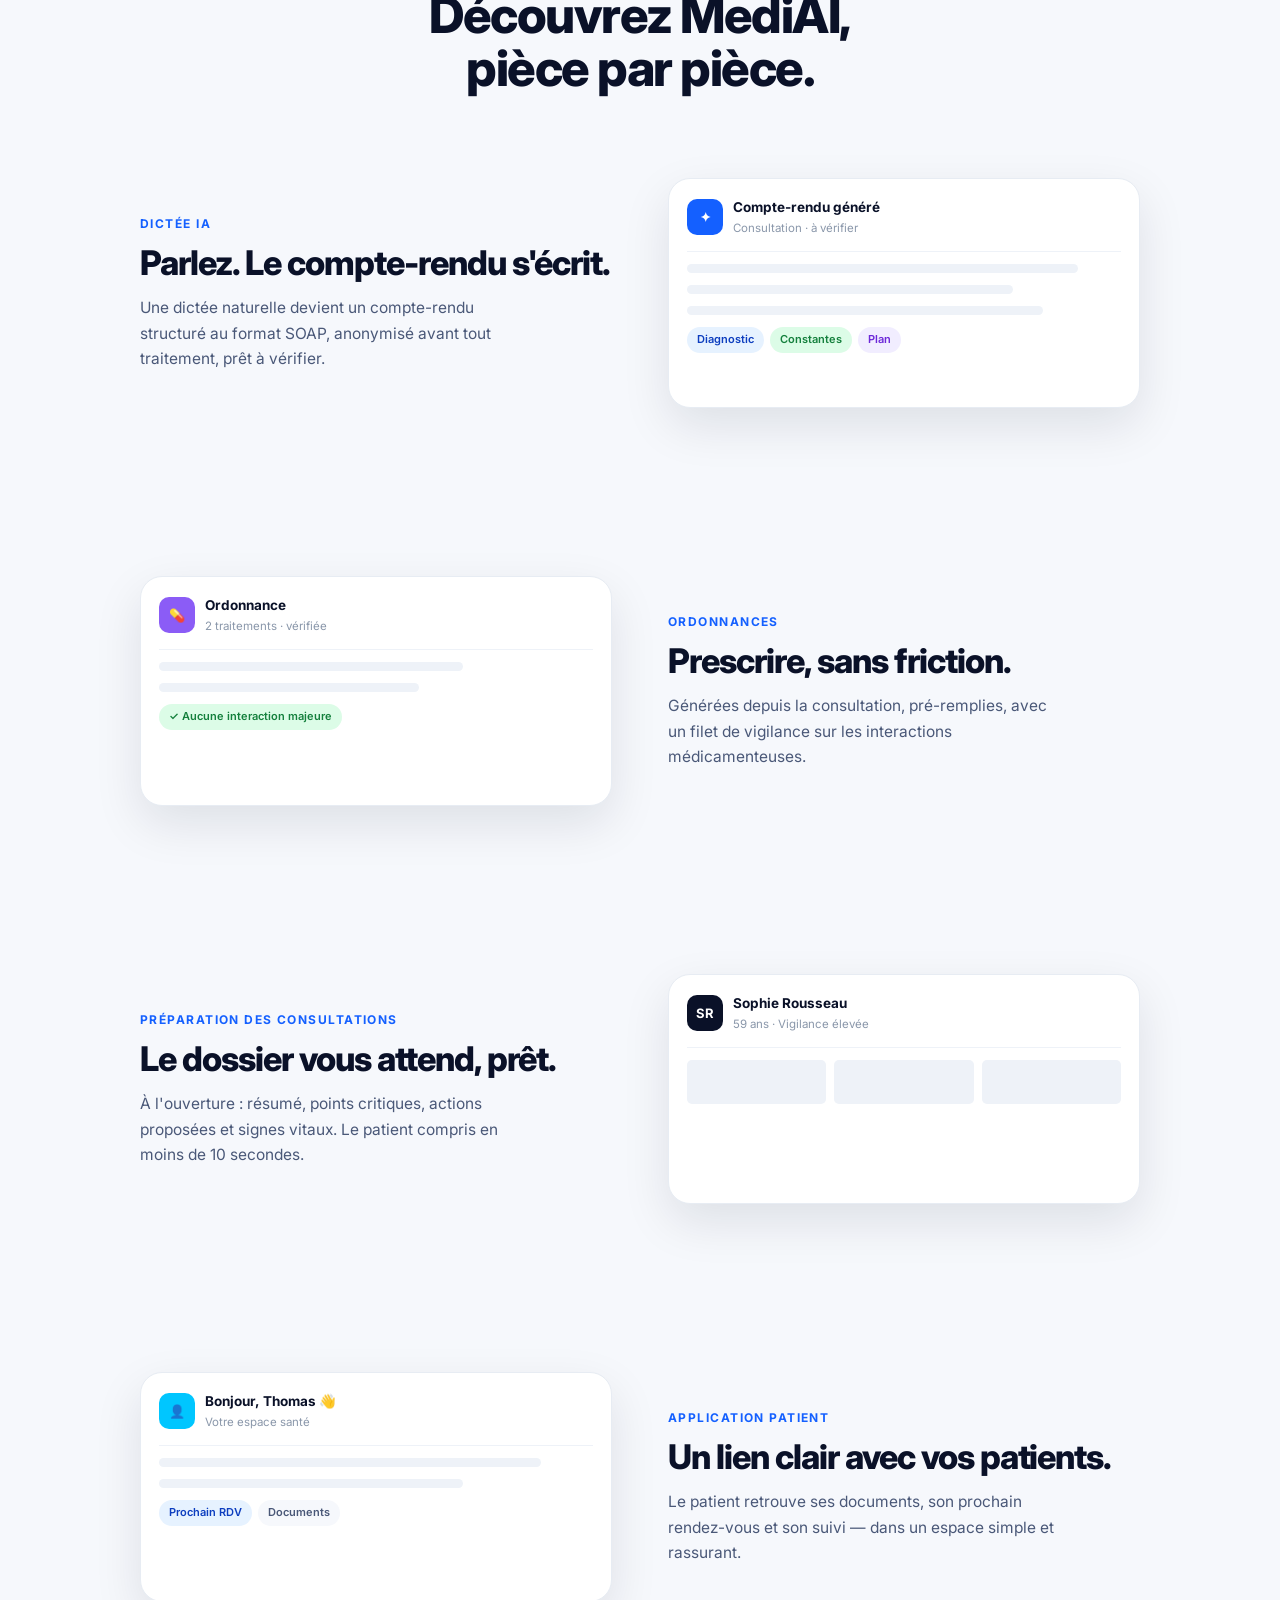
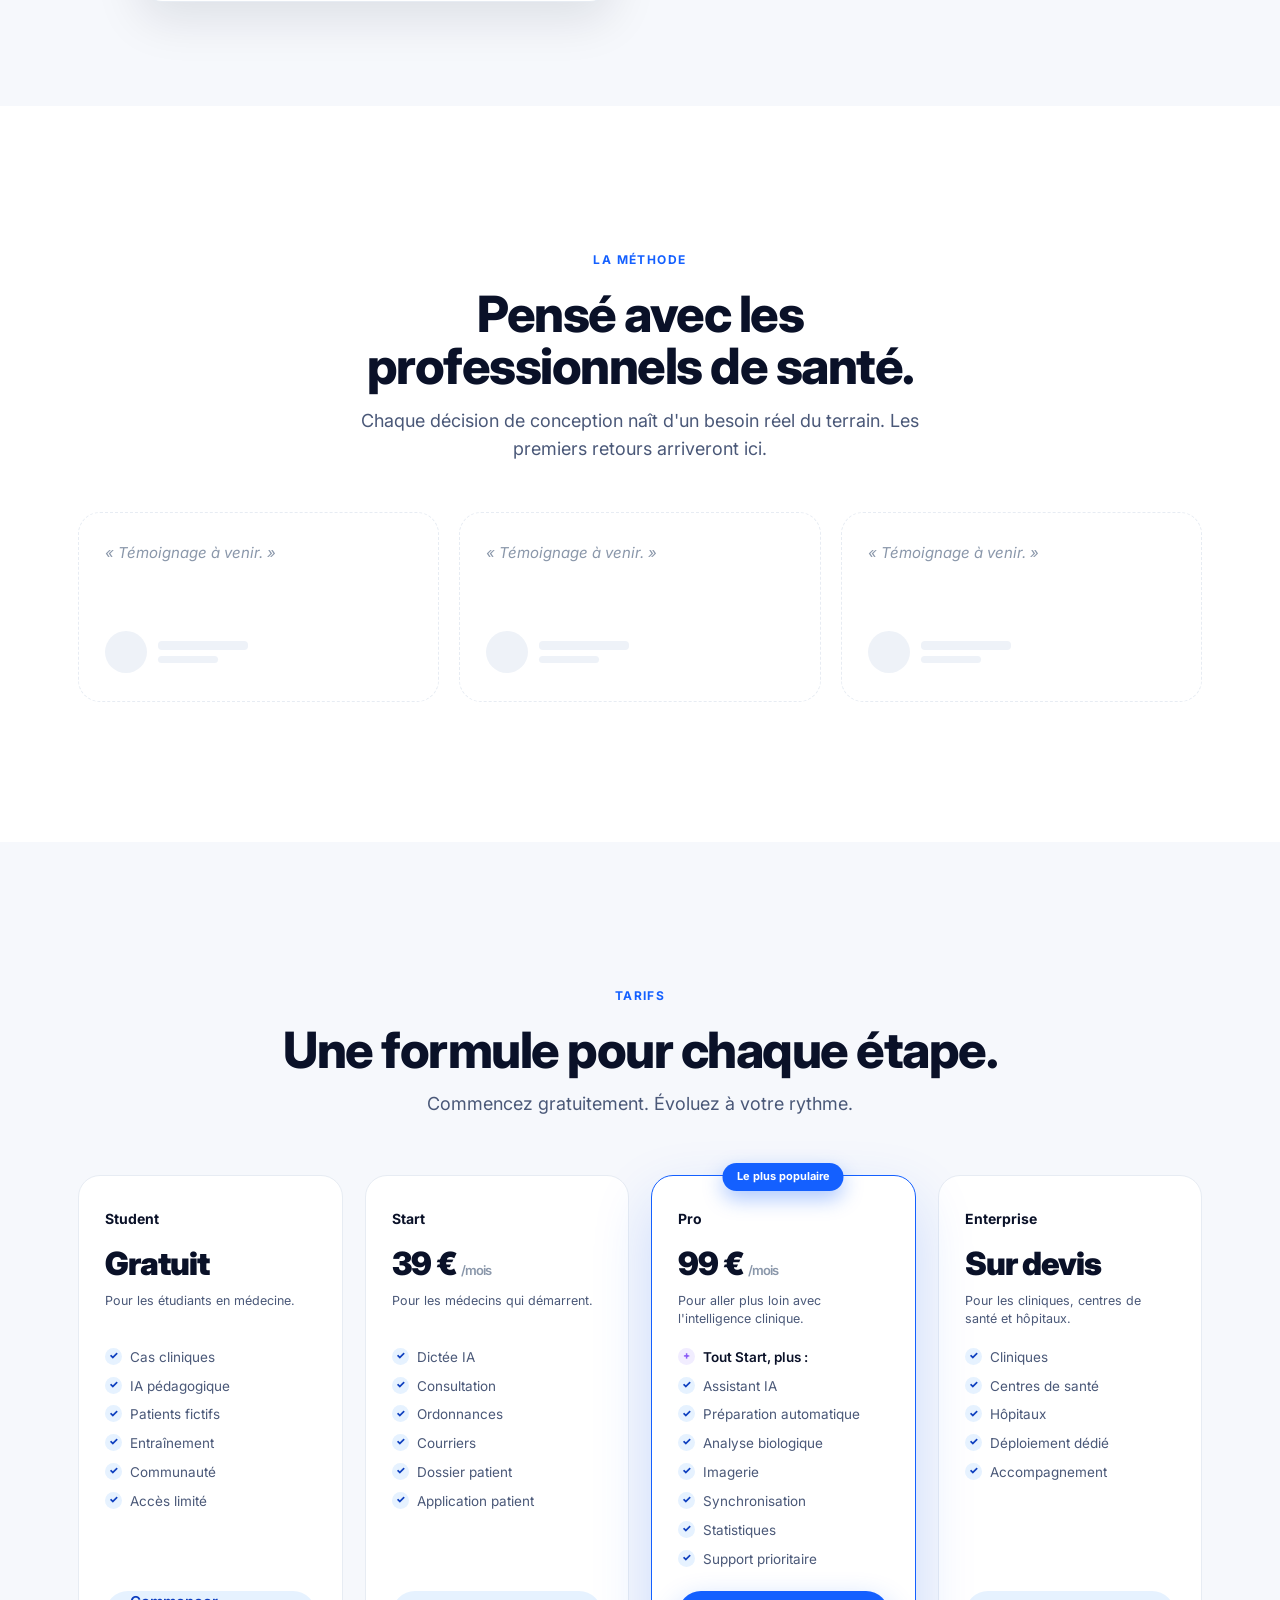
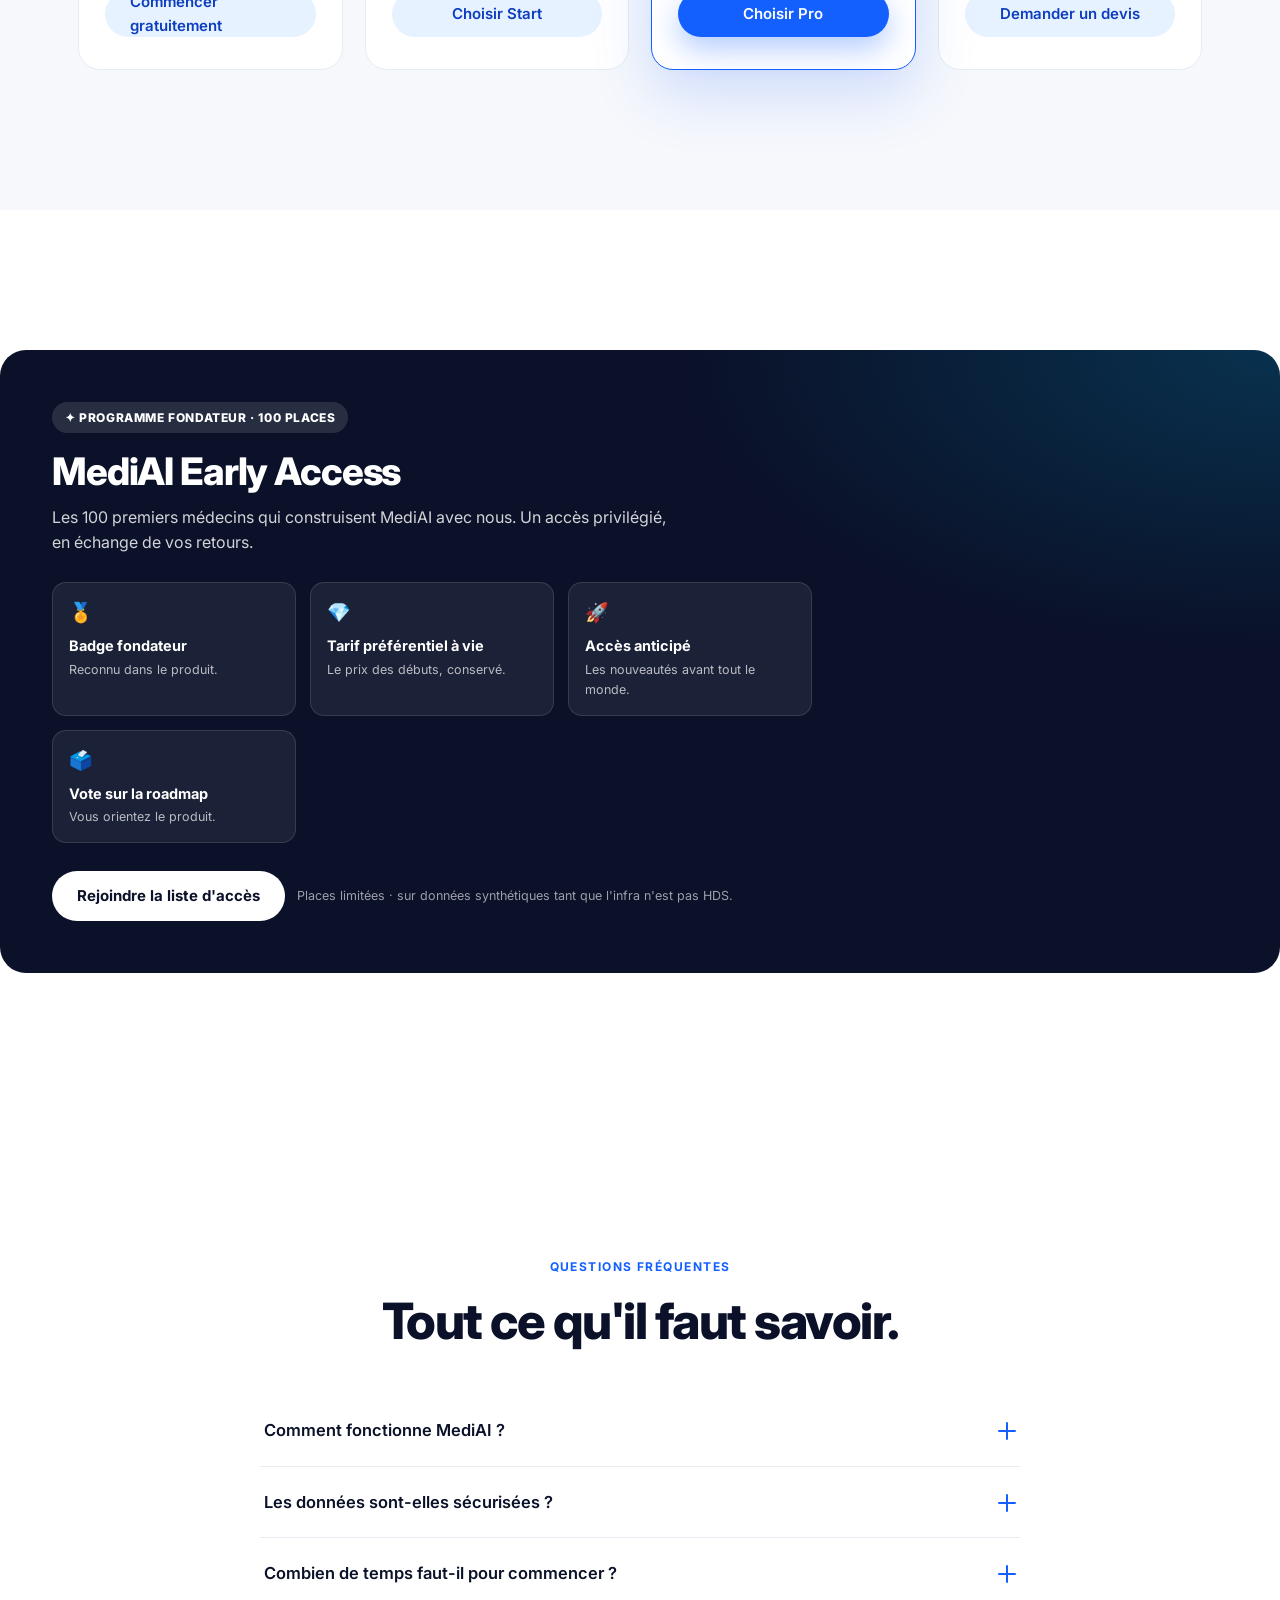
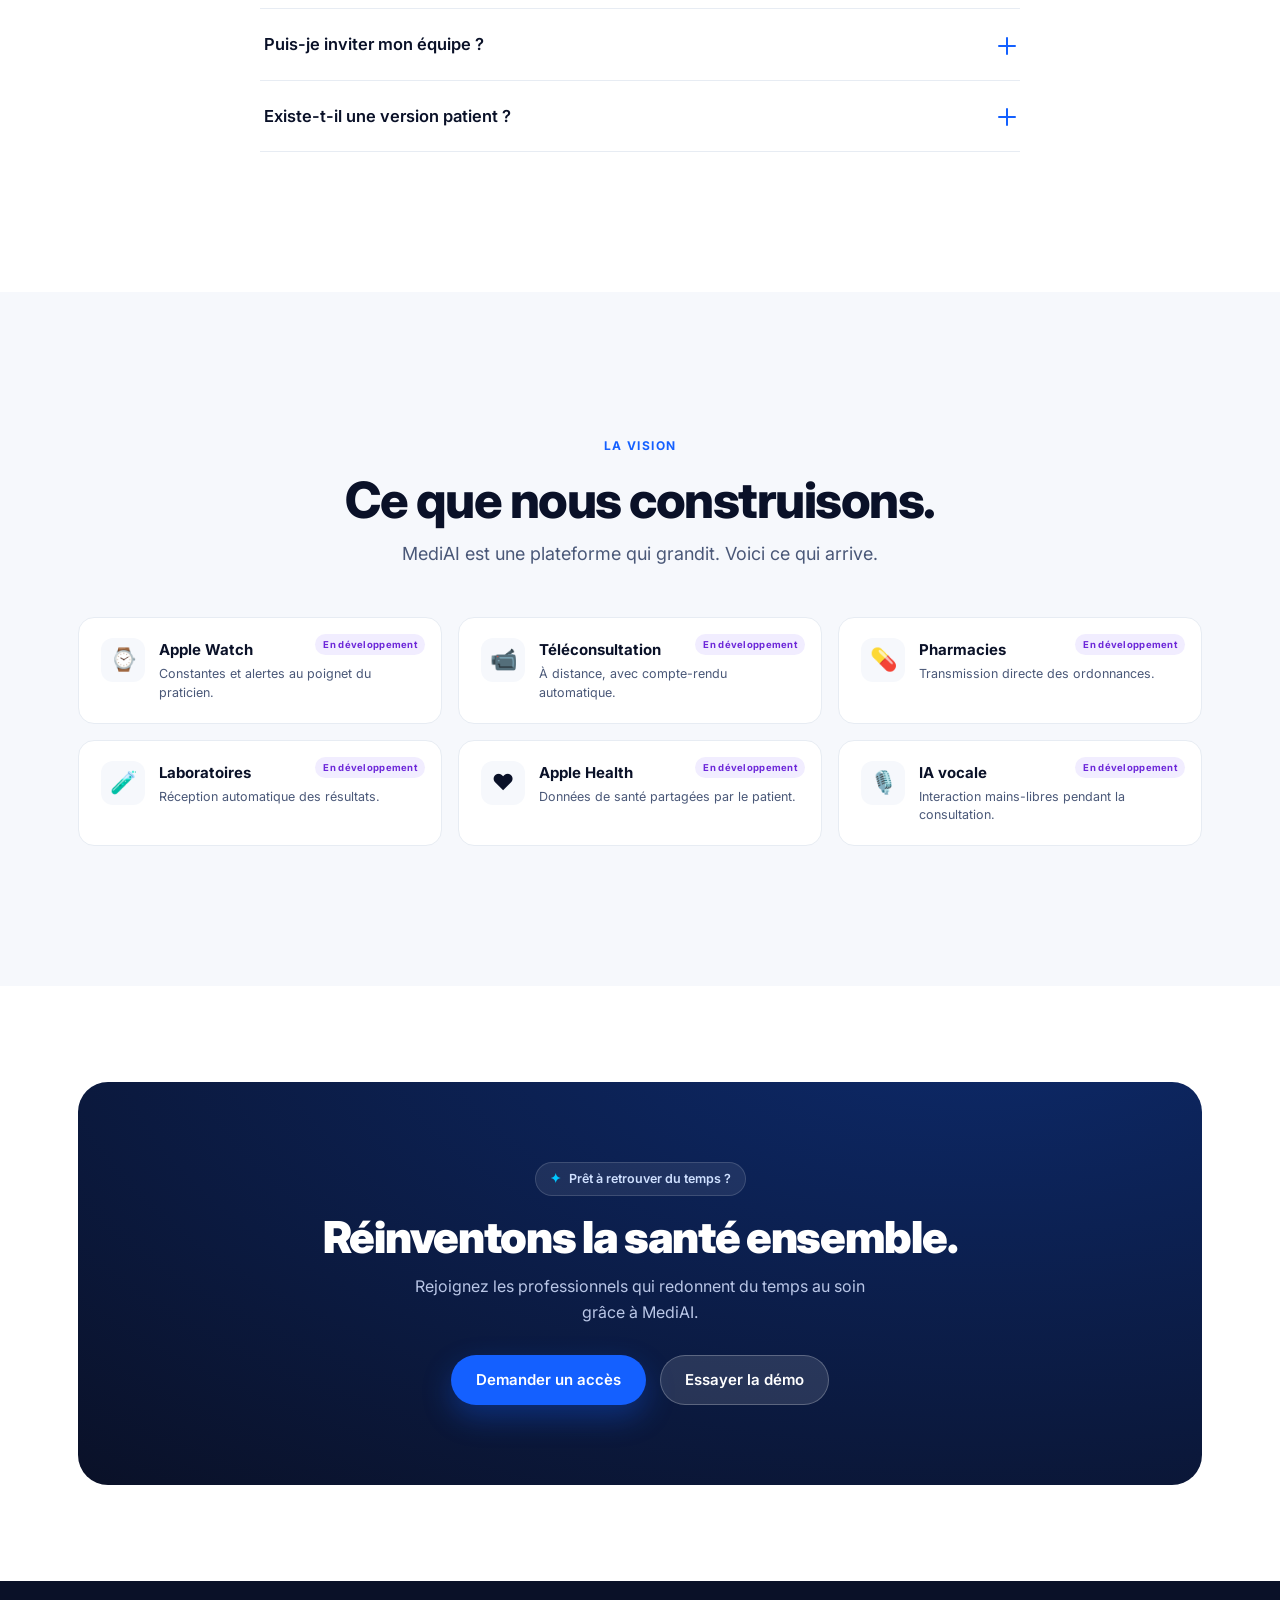
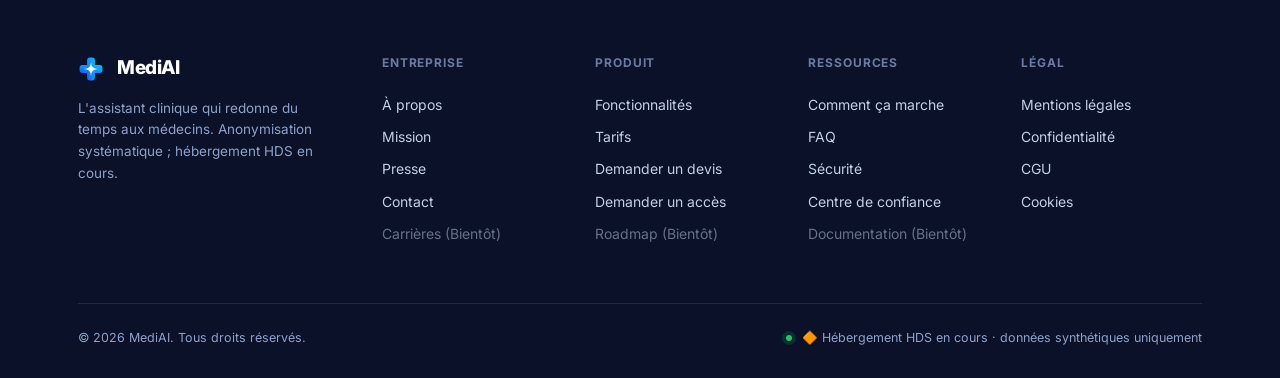
==== commit 77823938: "Sprint 19 · Phase 4 — cartes tarifaires façon Apple (respirant, CTA unique dominant, Enterprise→devi" ====
--- a/index.html
+++ b/index.html
@@ -24,7 +24,7 @@
 <meta property="og:site_name" content="MediAI">
 <meta property="og:title" content="MediAI — Moins d'administratif. Plus de médecine.">
 <meta property="og:description" content="L'assistant clinique qui prépare vos consultations, rédige vos comptes-rendus et vous rend du temps pour vos patients.">
-<meta property="og:image" content="assets/logo.png">
+<meta property="og:image" content="/logo.png">
 <meta property="og:locale" content="fr_FR">
 <meta name="twitter:card" content="summary_large_image">
 <meta name="twitter:title" content="MediAI — Moins d'administratif. Plus de médecine.">
@@ -249,8 +249,8 @@
   @keyframes crIn{to{opacity:1;transform:none}}
 
   /* ══ ⑧ TARIFS ══ */
-  .pgrid{display:grid;grid-template-columns:repeat(4,1fr);gap:18px;margin-top:52px;align-items:stretch}
-  .pcard{display:flex;flex-direction:column;background:#fff;border:1px solid var(--line);border-radius:var(--r-lg);padding:26px 22px;transition:transform .35s var(--ease),box-shadow .35s var(--ease),border-color .35s}
+  .pgrid{display:grid;grid-template-columns:repeat(4,1fr);gap:22px;margin-top:56px;align-items:stretch}
+  .pcard{display:flex;flex-direction:column;background:#fff;border:1px solid var(--line);border-radius:var(--r-lg);padding:32px 26px;transition:transform .35s var(--ease),box-shadow .35s var(--ease),border-color .35s}
   .pcard:hover{transform:translateY(-8px);box-shadow:var(--shadow-lg)}
   .pcard-pop{border:1.5px solid var(--blue);box-shadow:0 24px 60px rgba(20,96,255,.18);position:relative;transform:scale(1.045)}
   .pcard-pop:hover{transform:scale(1.045) translateY(-8px)}
@@ -565,7 +565,7 @@
       <div class="pcard reveal">
         <div class="pname">Student</div><div class="pprice">Gratuit</div><div class="ptag">Pour les étudiants en médecine.</div>
         <ul class="pfeat"><li>Cas cliniques</li><li>IA pédagogique</li><li>Patients fictifs</li><li>Entraînement</li><li>Communauté</li><li>Accès limité</li></ul>
-        <a href="/app?mode=signup" class="btn btn-primary">Commencer gratuitement</a>
+        <a href="/app?mode=signup" class="btn pbtn-soft">Commencer gratuitement</a>
       </div>
       <div class="pcard reveal" data-d="1">
         <div class="pname">Start</div><div class="pprice">39 €<span class="per">/mois</span></div><div class="ptag">Pour les médecins qui démarrent.</div>
@@ -581,7 +581,7 @@
       <div class="pcard reveal" data-d="3">
         <div class="pname">Enterprise</div><div class="pprice">Sur devis</div><div class="ptag">Pour les cliniques, centres de santé et hôpitaux.</div>
         <ul class="pfeat"><li>Cliniques</li><li>Centres de santé</li><li>Hôpitaux</li><li>Déploiement dédié</li><li>Accompagnement</li></ul>
-        <a href="/entreprise#contact" class="btn pbtn-soft">Nous contacter</a>
+        <a href="/enterprise" class="btn pbtn-soft">Demander un devis</a>
       </div>
     </div>
   </div>
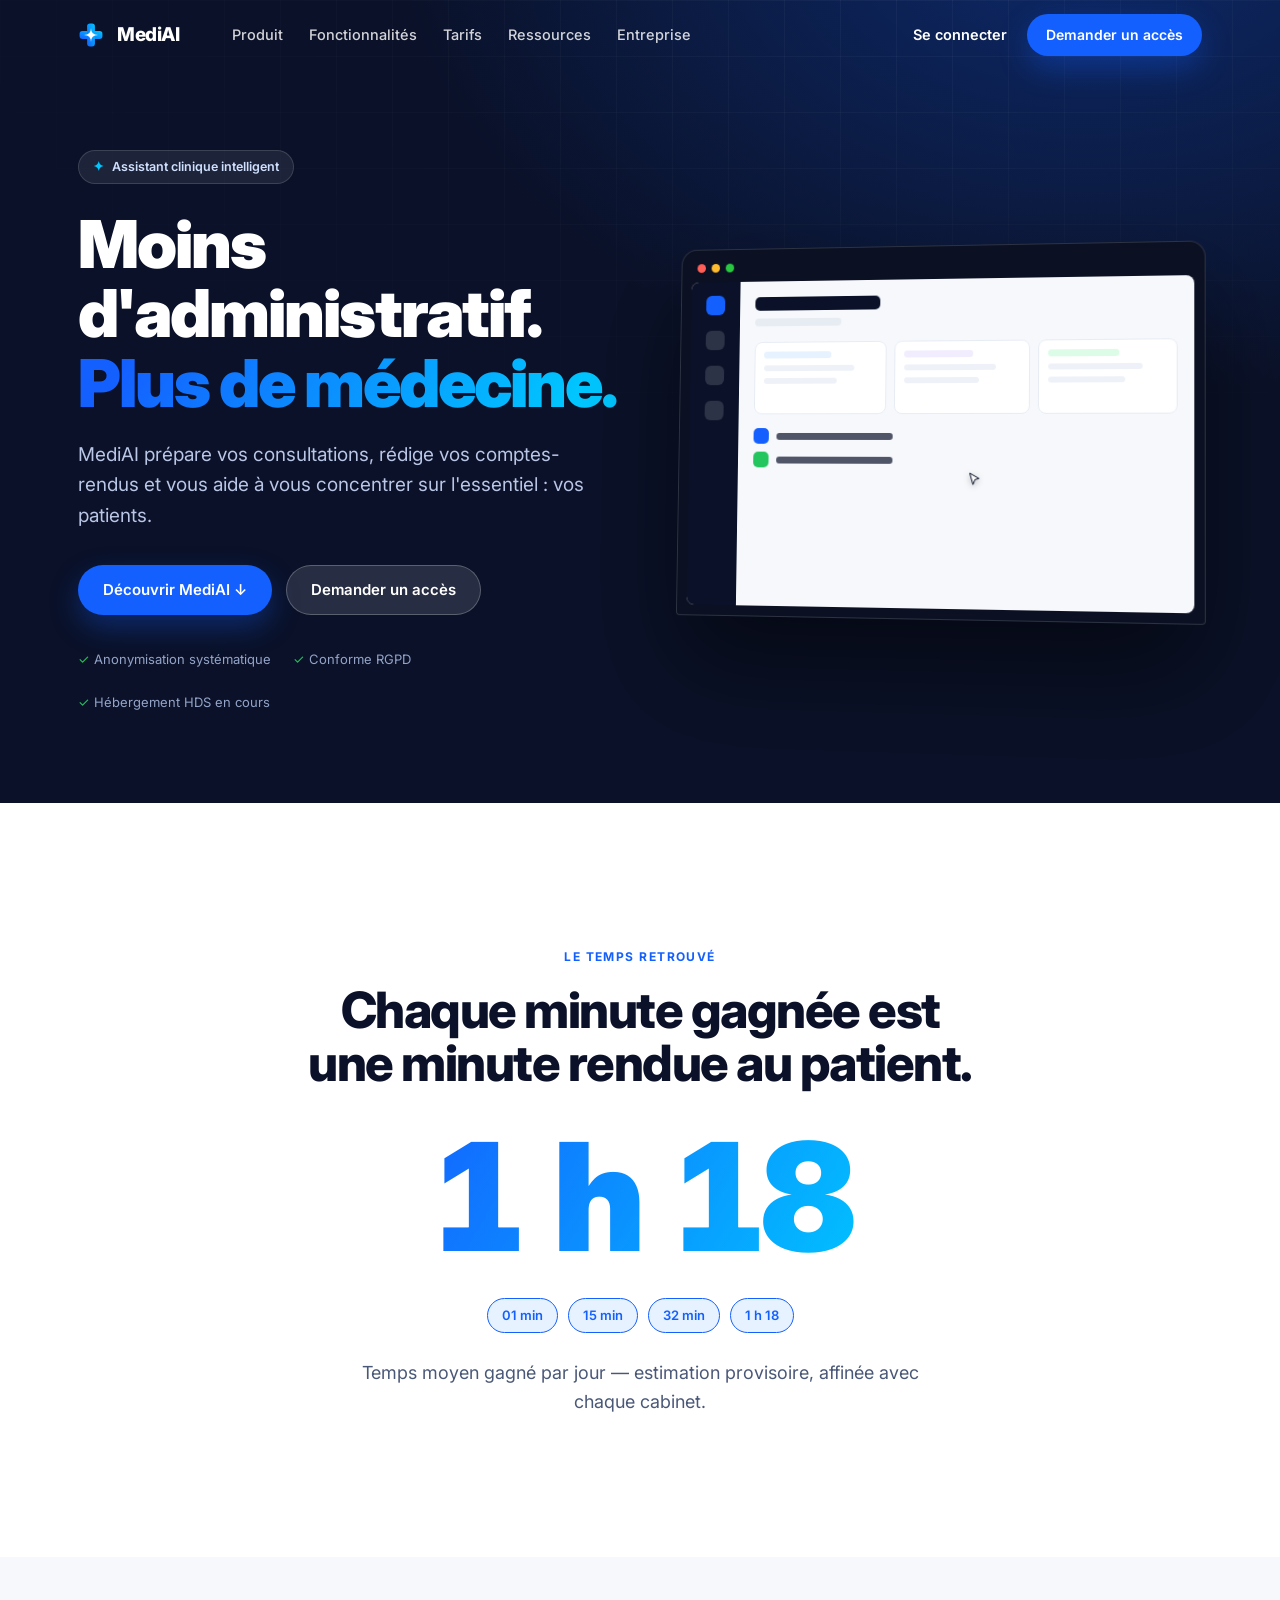
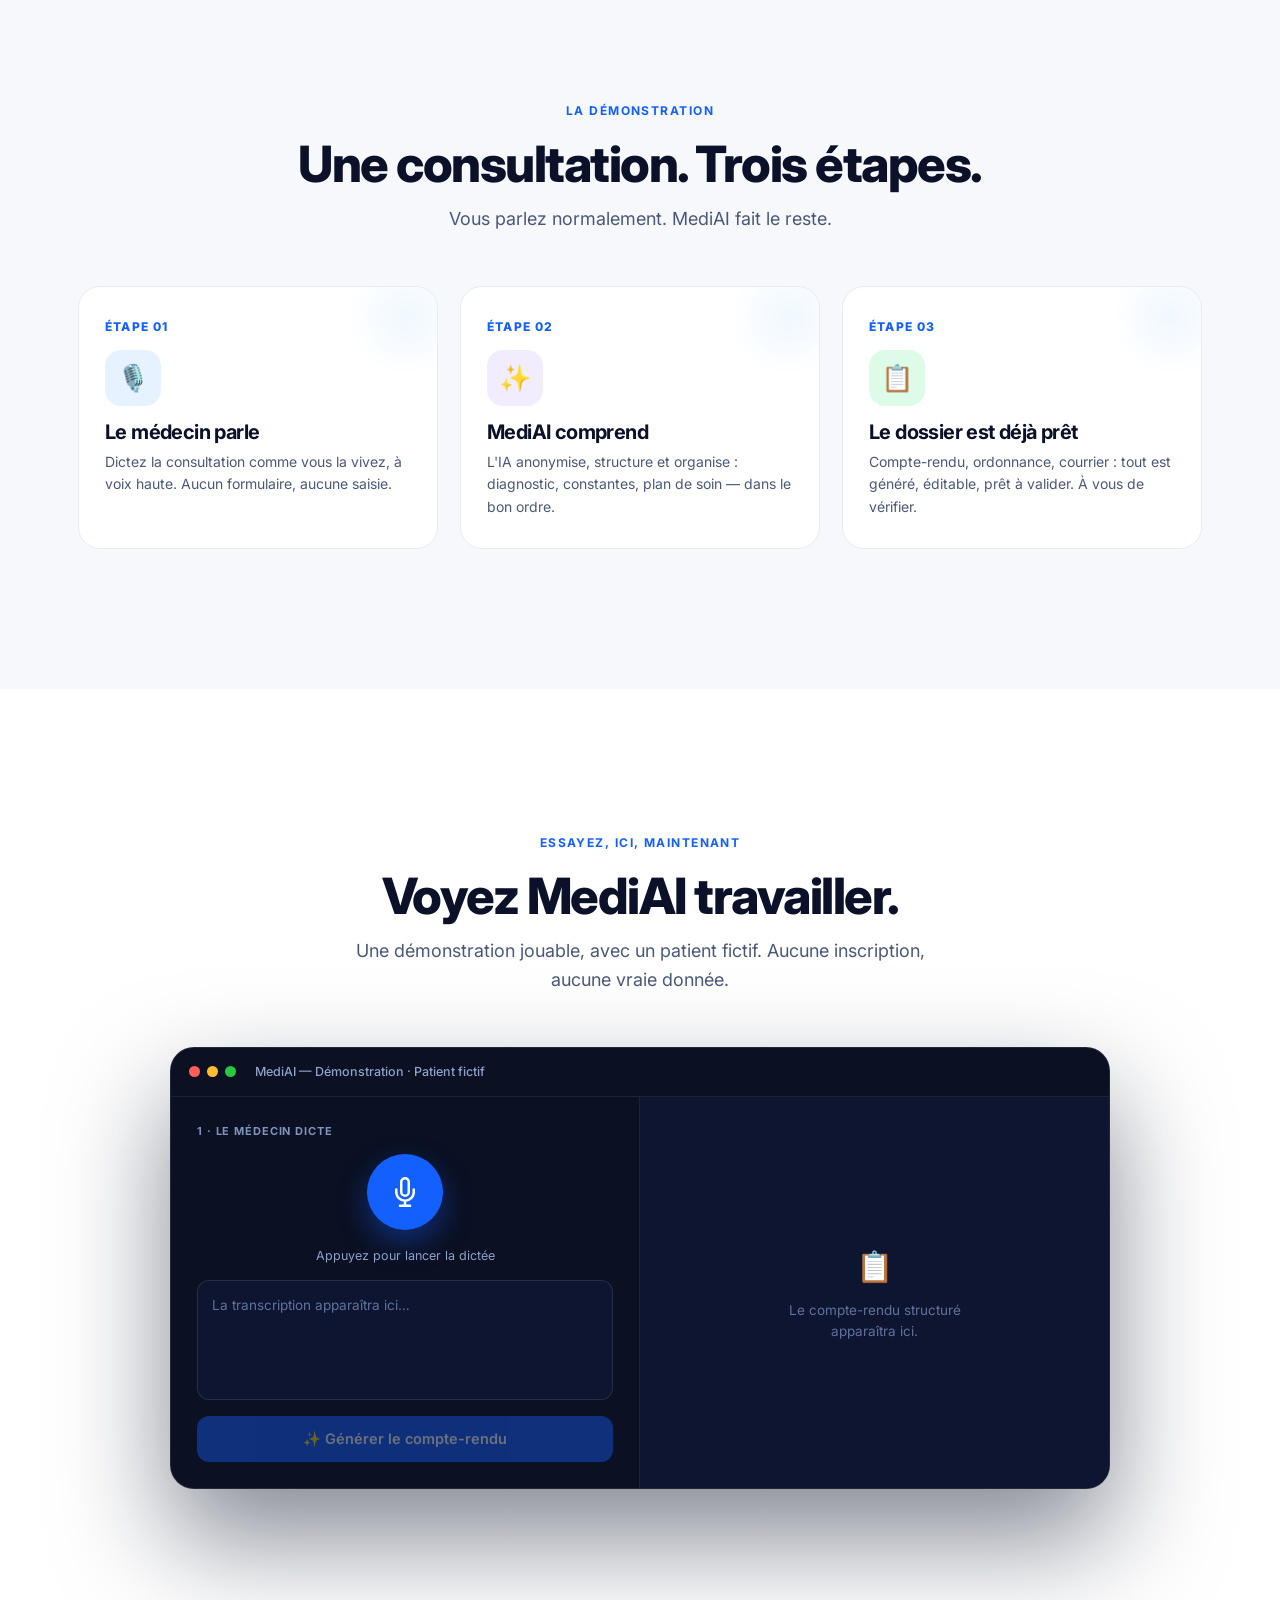
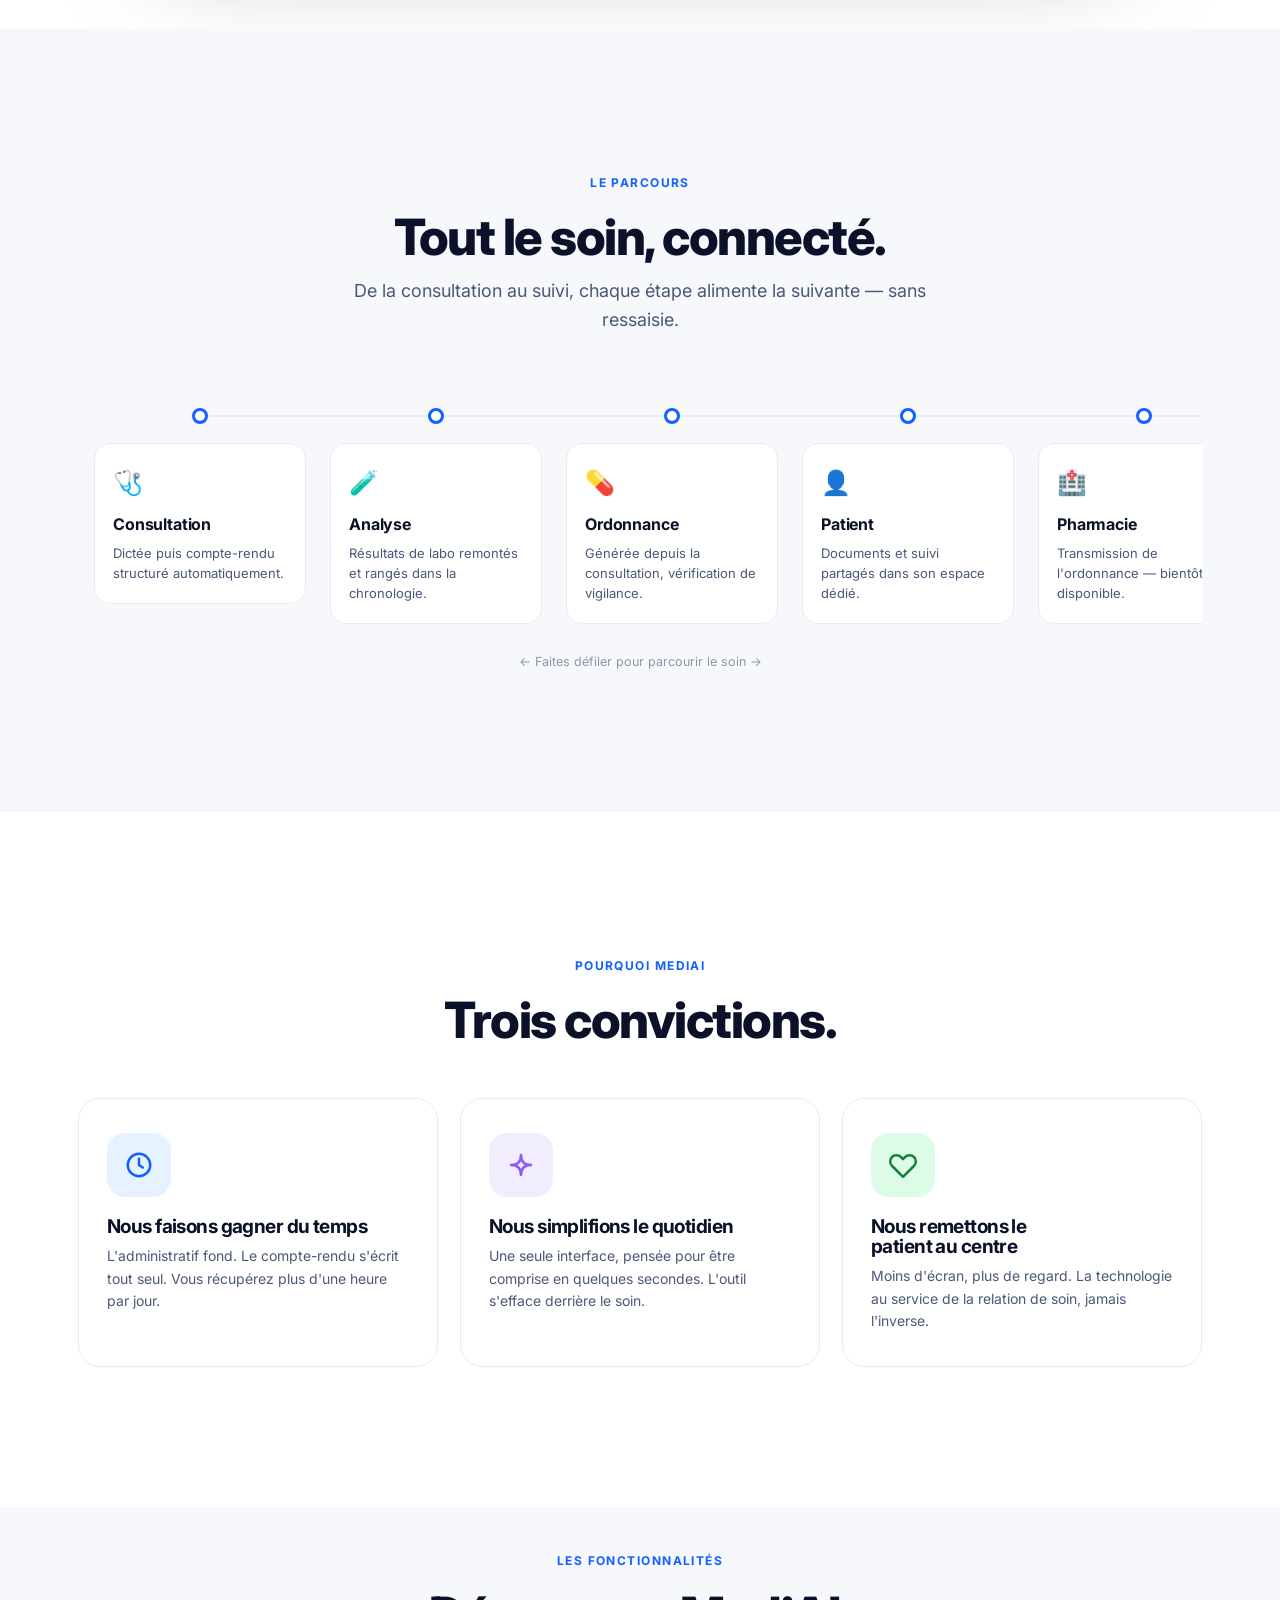
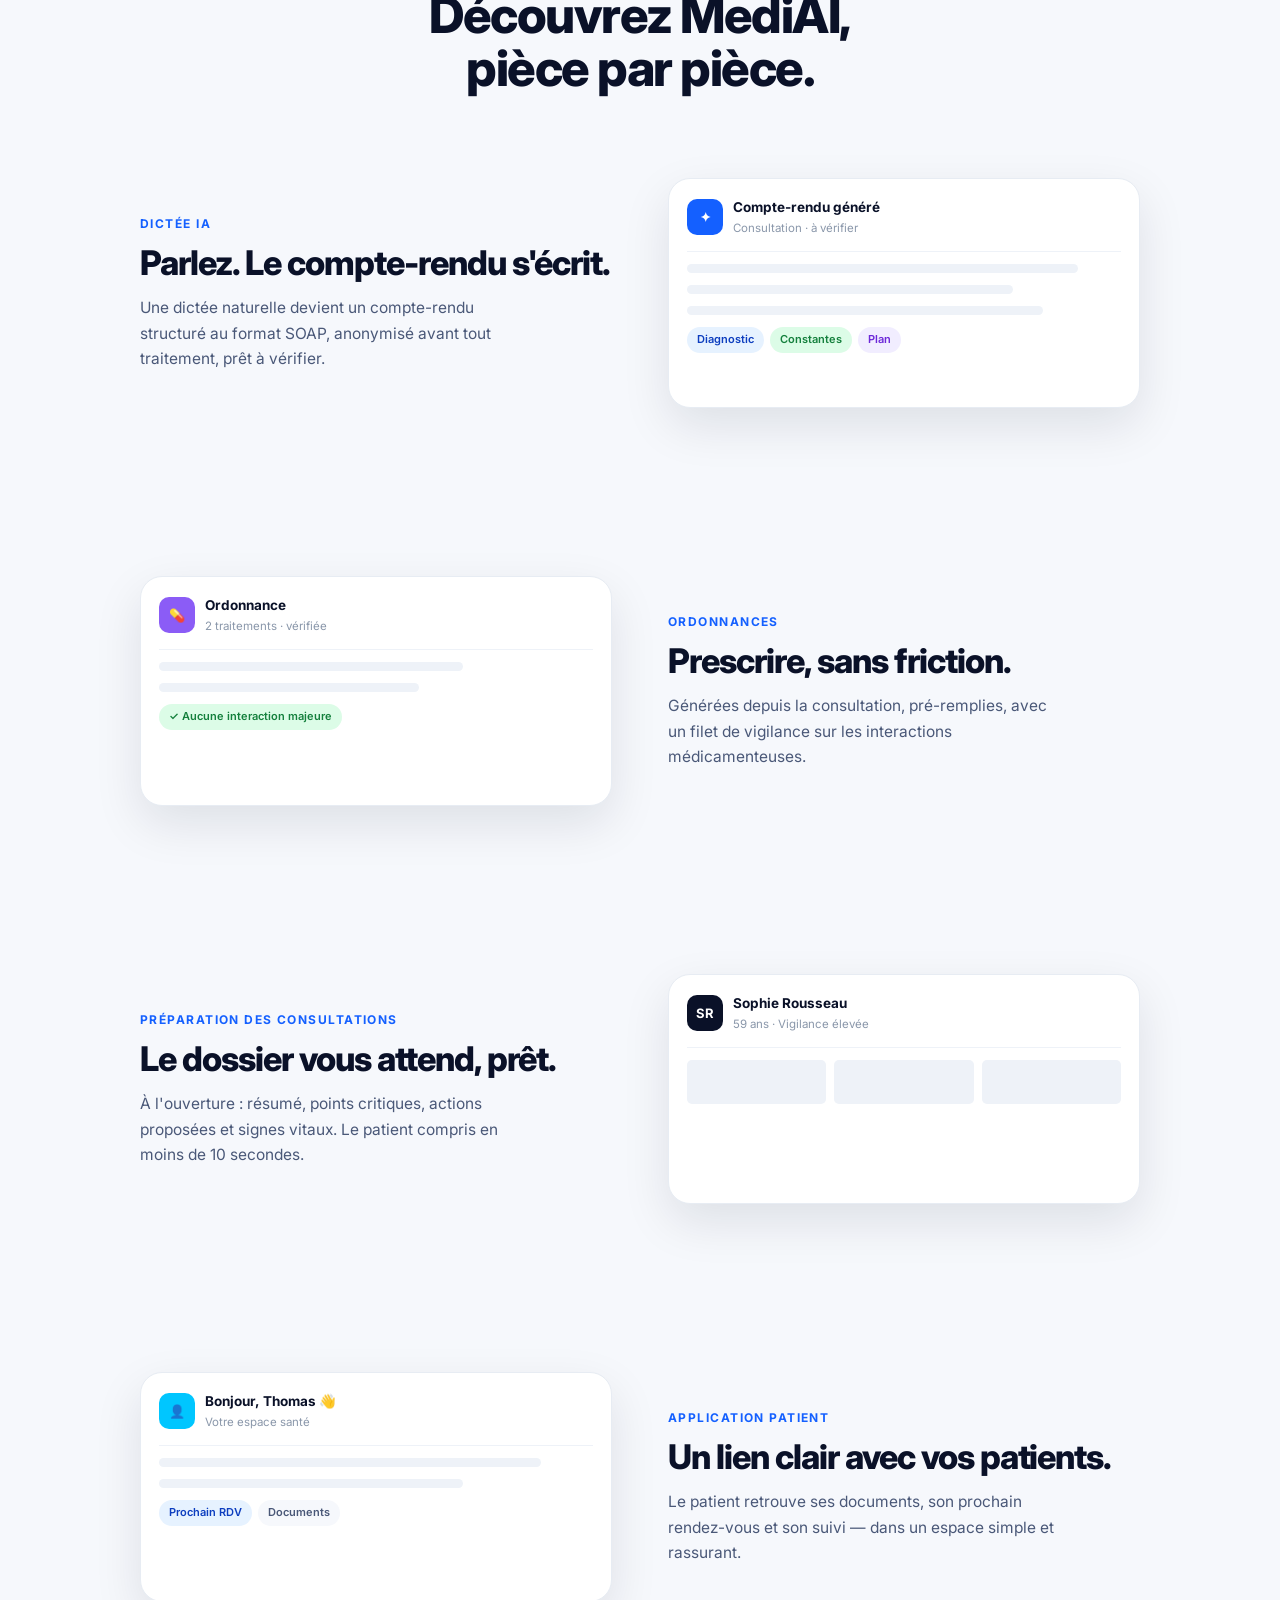
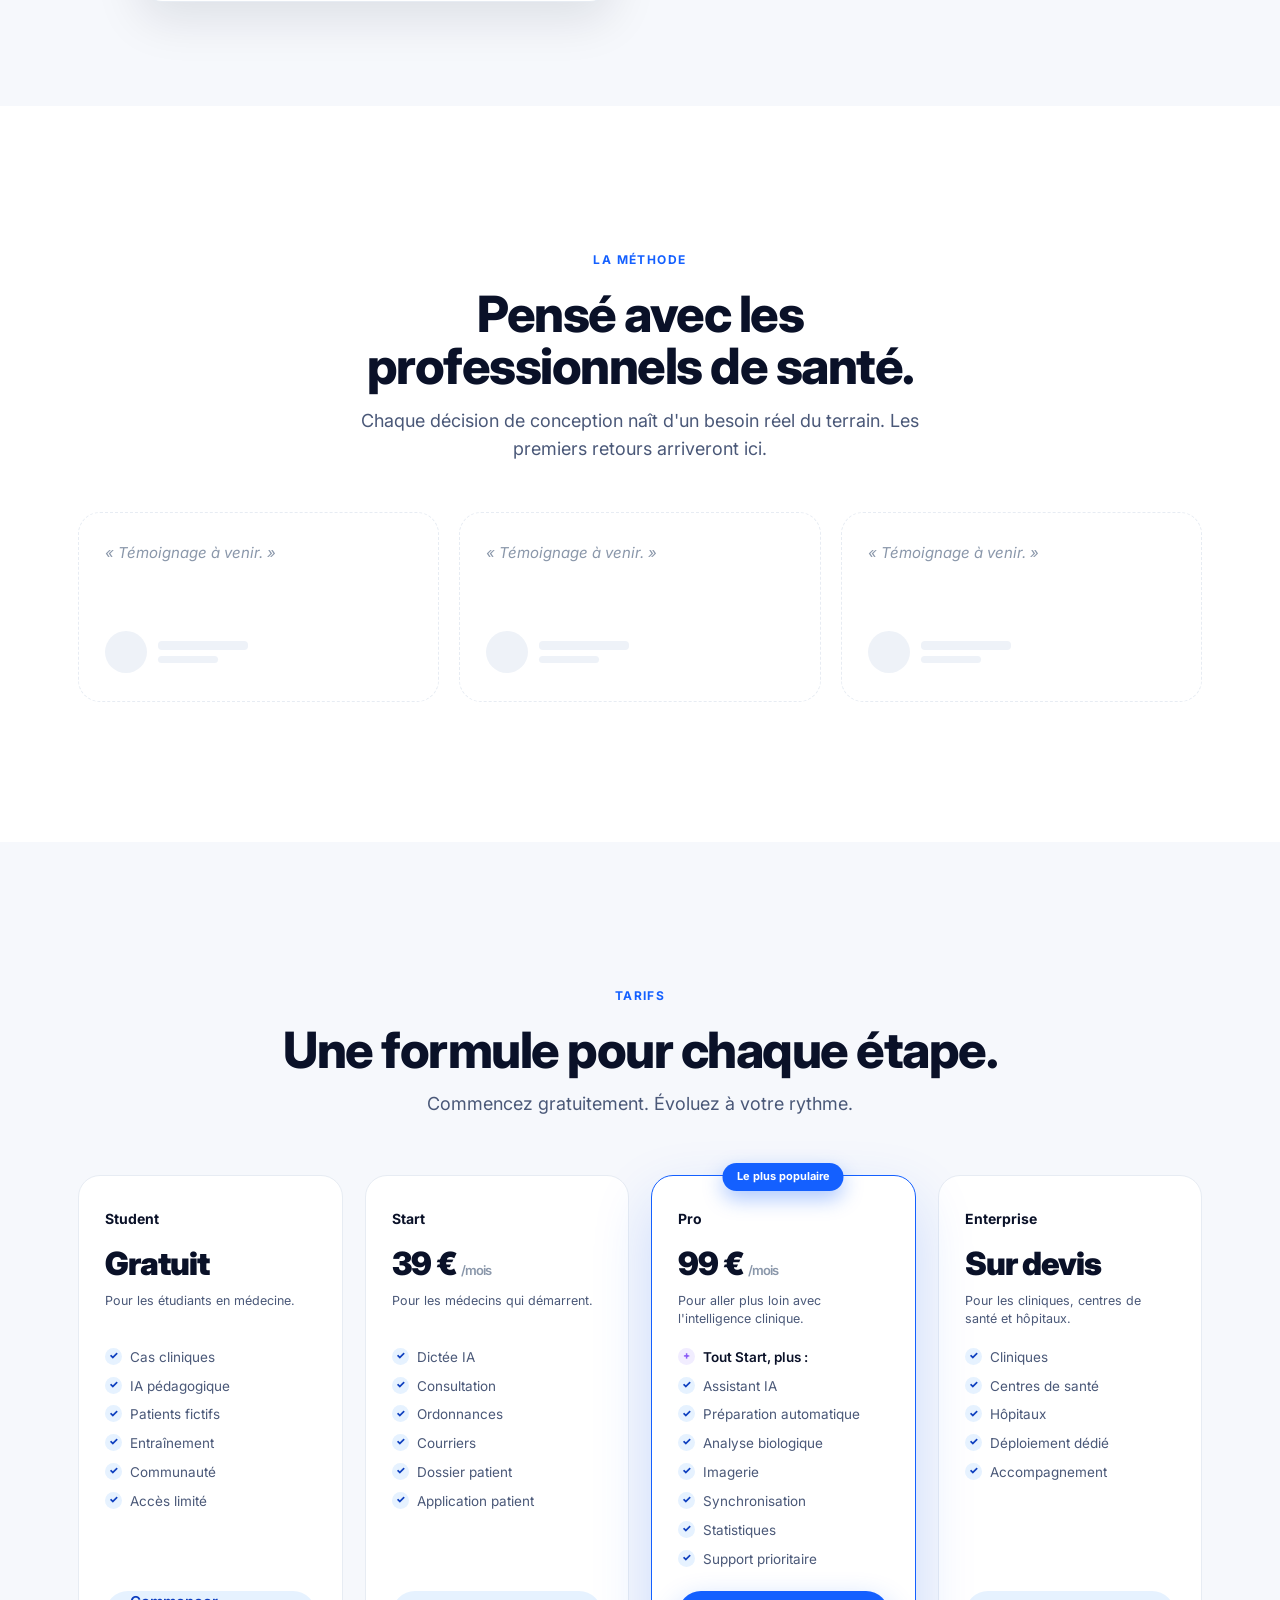
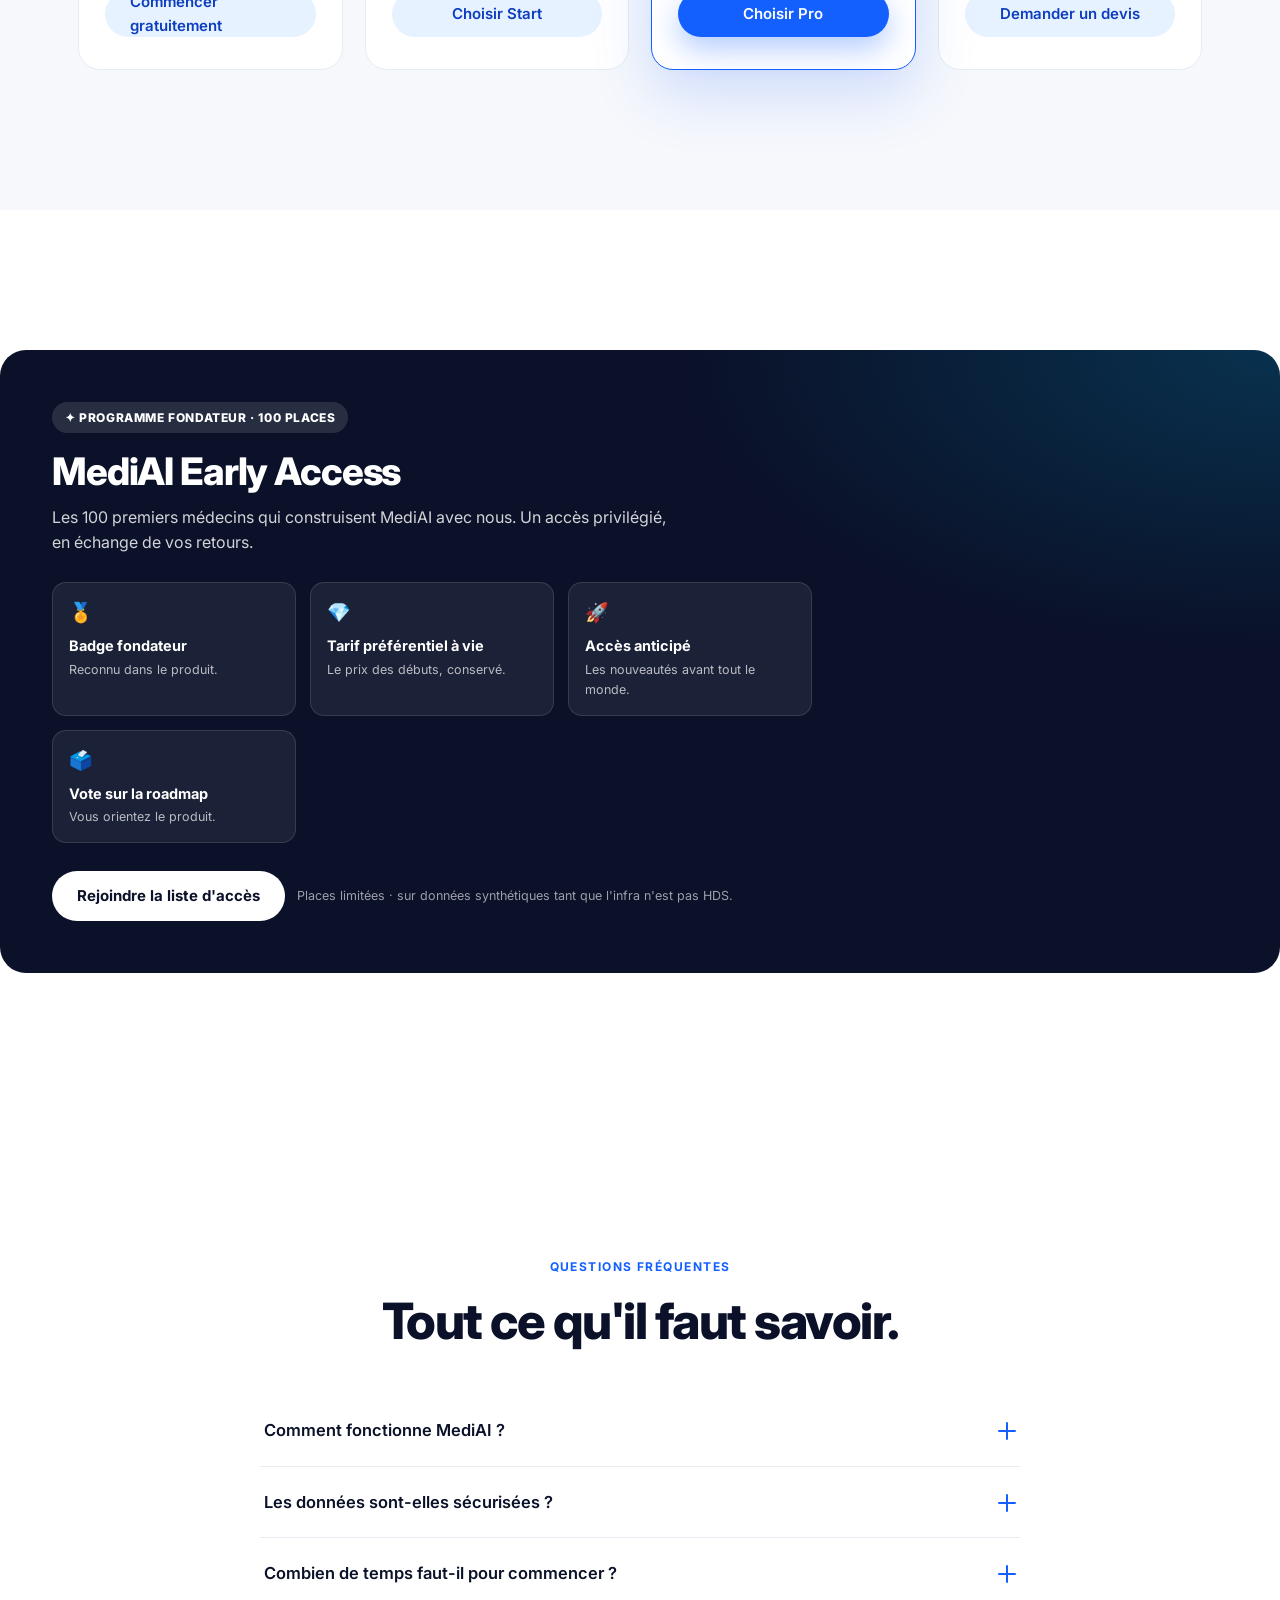
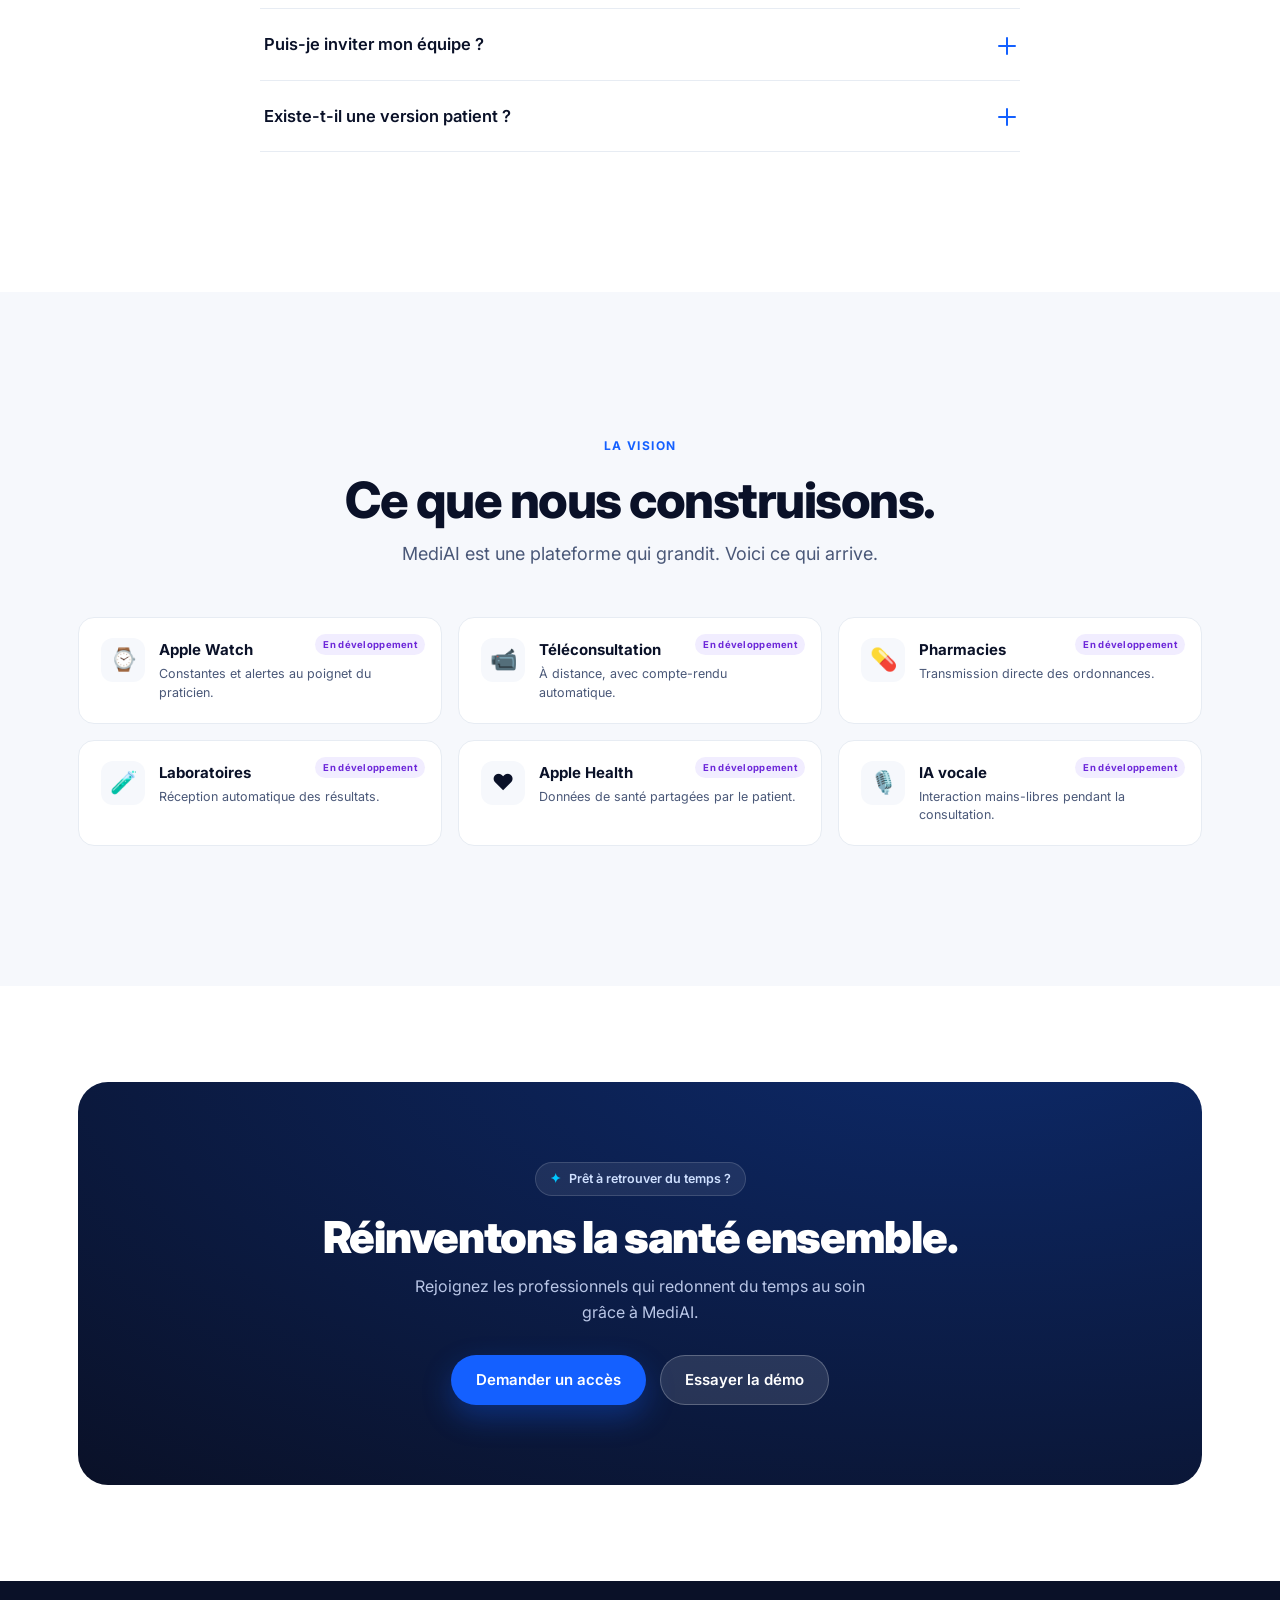
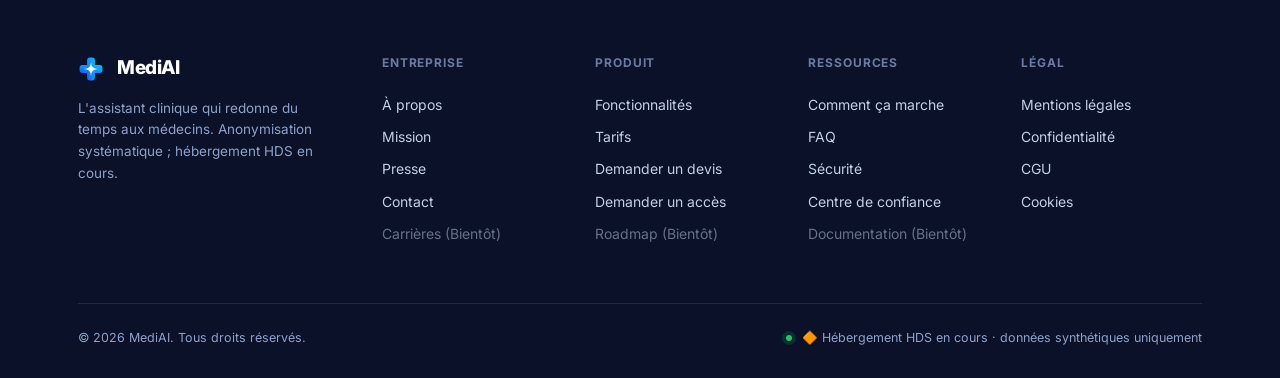
==== commit f84c2e50: "Sprint 19 · Phases 3+10 — audit cohérence : nav 5 items unifiée, liens, logo - Nav 5 items (Produit/" ====
--- a/index.html
+++ b/index.html
@@ -356,6 +356,7 @@
     <a href="#top" class="brand"><img src="/logo.svg" alt="MediAI" style="width:26px;height:26px;vertical-align:middle;margin-right:3px;"> MediAI</a>
     <nav class="nav-links">
       <a href="#comment">Produit</a>
+      <a href="#essayer">Fonctionnalités</a>
       <a href="#pricing">Tarifs</a>
       <a href="/ressources">Ressources</a>
       <a href="/entreprise">Entreprise</a>
@@ -368,7 +369,7 @@
   </div>
 </header>
 <div class="mobile-menu" id="mobileMenu">
-  <a href="#comment">Produit</a><a href="#pricing">Tarifs</a><a href="/ressources">Ressources</a><a href="/entreprise">Entreprise</a>
+  <a href="#comment">Produit</a><a href="#essayer">Fonctionnalités</a><a href="#pricing">Tarifs</a><a href="/ressources">Ressources</a><a href="/entreprise">Entreprise</a>
   <a data-login-choice style="color:var(--blue)">Se connecter</a>
   <a href="/app?mode=signup" class="btn btn-primary" style="margin-top:12px;justify-content:center">Demander un accès</a>
 </div>
@@ -671,7 +672,7 @@
         <p>L'assistant clinique qui redonne du temps aux médecins. Anonymisation systématique ; hébergement HDS en cours.</p>
       </div>
       <div class="foot-col"><h4>Entreprise</h4><a href="/entreprise">À propos</a><a href="/entreprise#mission">Mission</a><a href="/entreprise#presse">Presse</a><a href="/entreprise#contact">Contact</a><a style="opacity:.5;cursor:default">Carrières (Bientôt)</a></div>
-      <div class="foot-col"><h4>Produit</h4><a href="#comment">Fonctionnalités</a><a href="#pricing">Tarifs</a><a href="/enterprise">Demander un devis</a><a href="/app?mode=signup">Demander un accès</a><a style="opacity:.5;cursor:default">Roadmap (Bientôt)</a></div>
+      <div class="foot-col"><h4>Produit</h4><a href="#essayer">Fonctionnalités</a><a href="#pricing">Tarifs</a><a href="/enterprise">Demander un devis</a><a href="/app?mode=signup">Demander un accès</a><a style="opacity:.5;cursor:default">Roadmap (Bientôt)</a></div>
       <div class="foot-col"><h4>Ressources</h4><a href="/ressources#comment">Comment ça marche</a><a href="/ressources#faq">FAQ</a><a href="/trust">Sécurité</a><a href="/trust">Centre de confiance</a><a style="opacity:.5;cursor:default">Documentation (Bientôt)</a></div>
       <div class="foot-col"><h4>Légal</h4><a href="/legal#mentions">Mentions légales</a><a href="/legal#confidentialite">Confidentialité</a><a href="/legal#cgu">CGU</a><a href="/legal#cookies">Cookies</a></div>
     </div>
